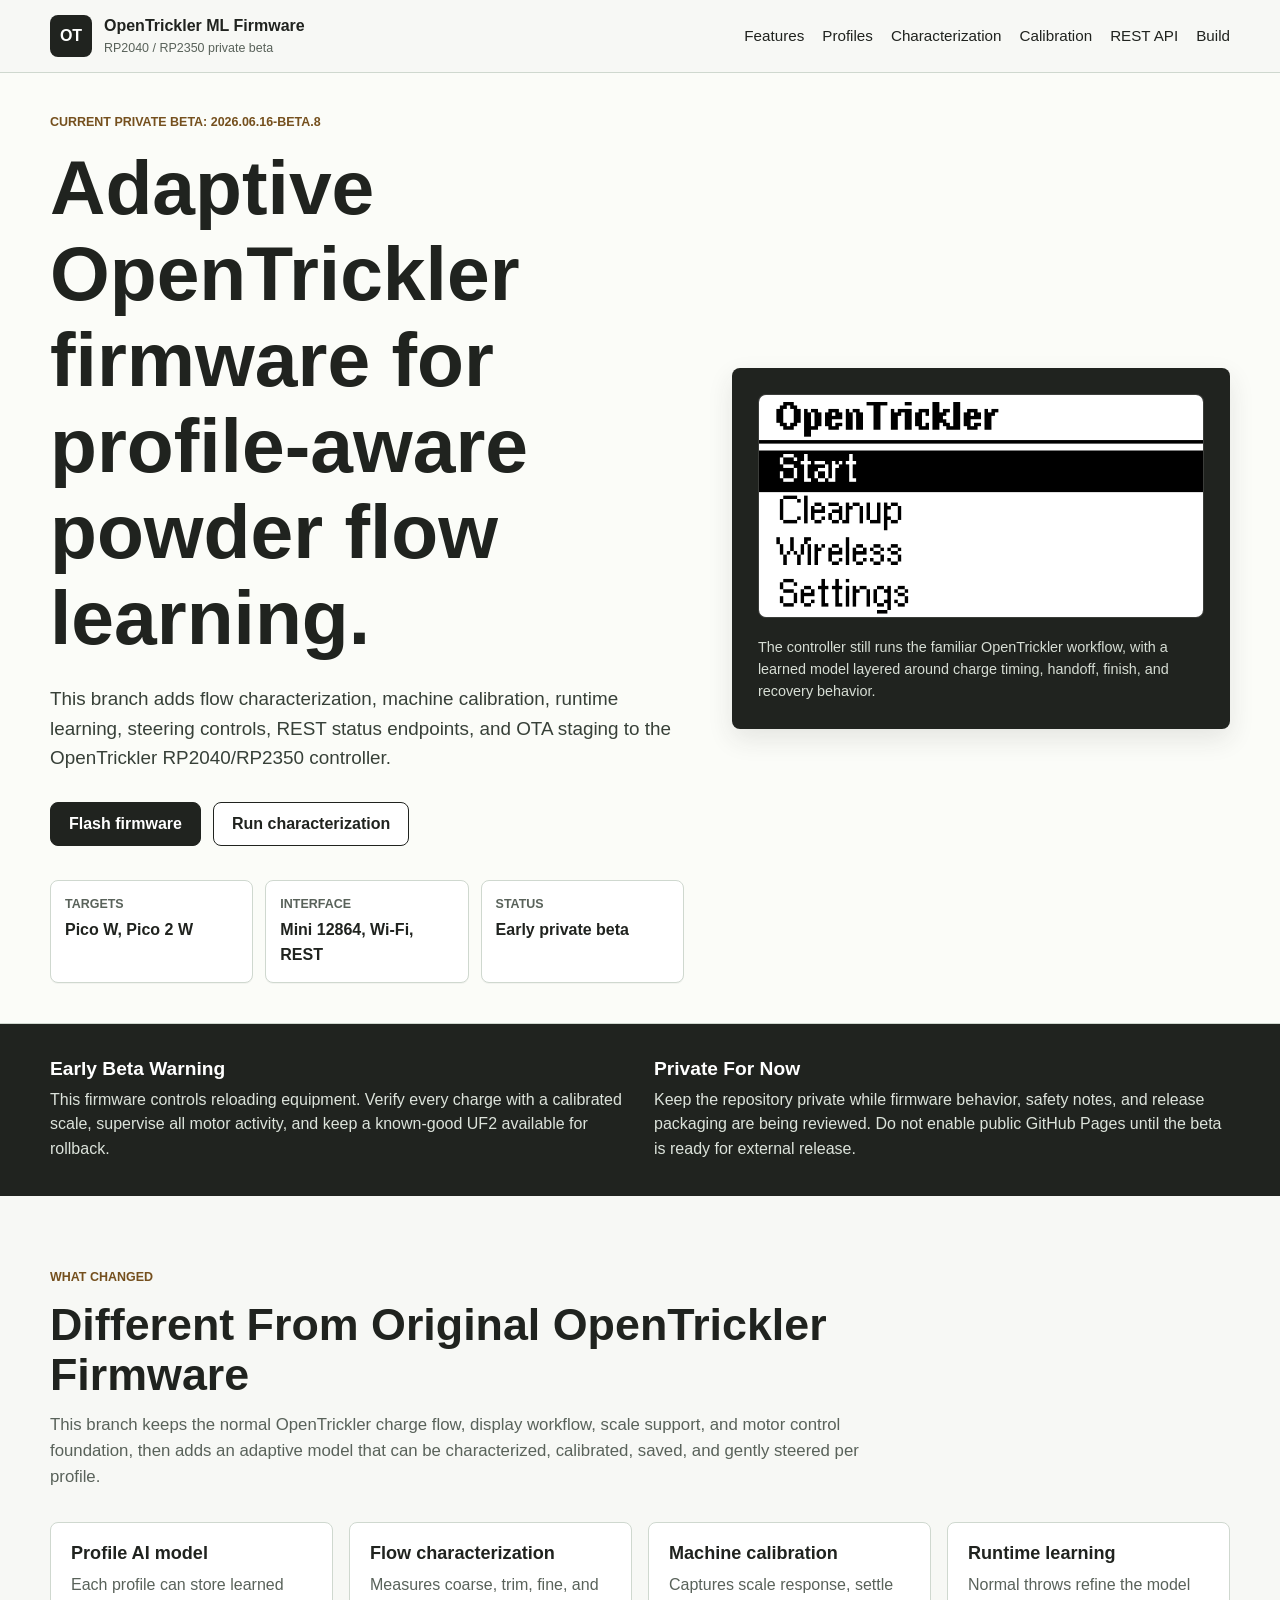
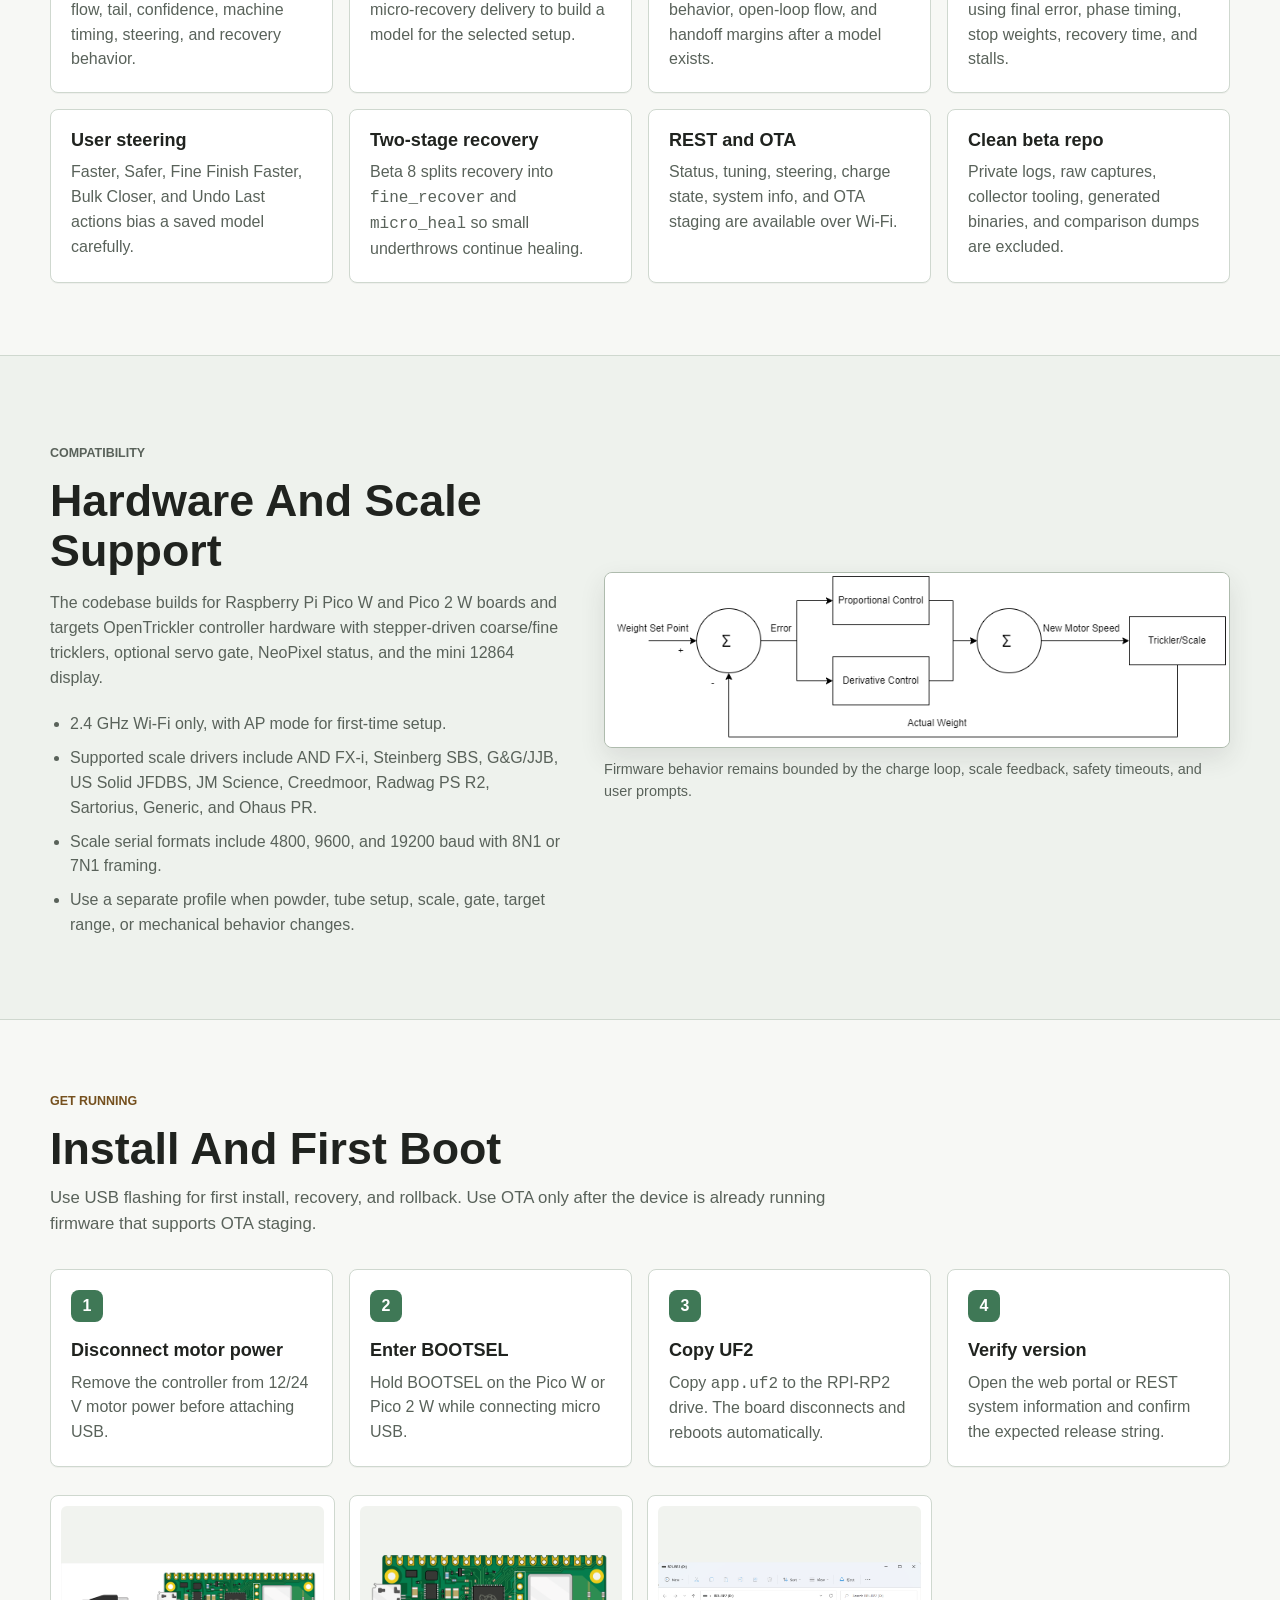
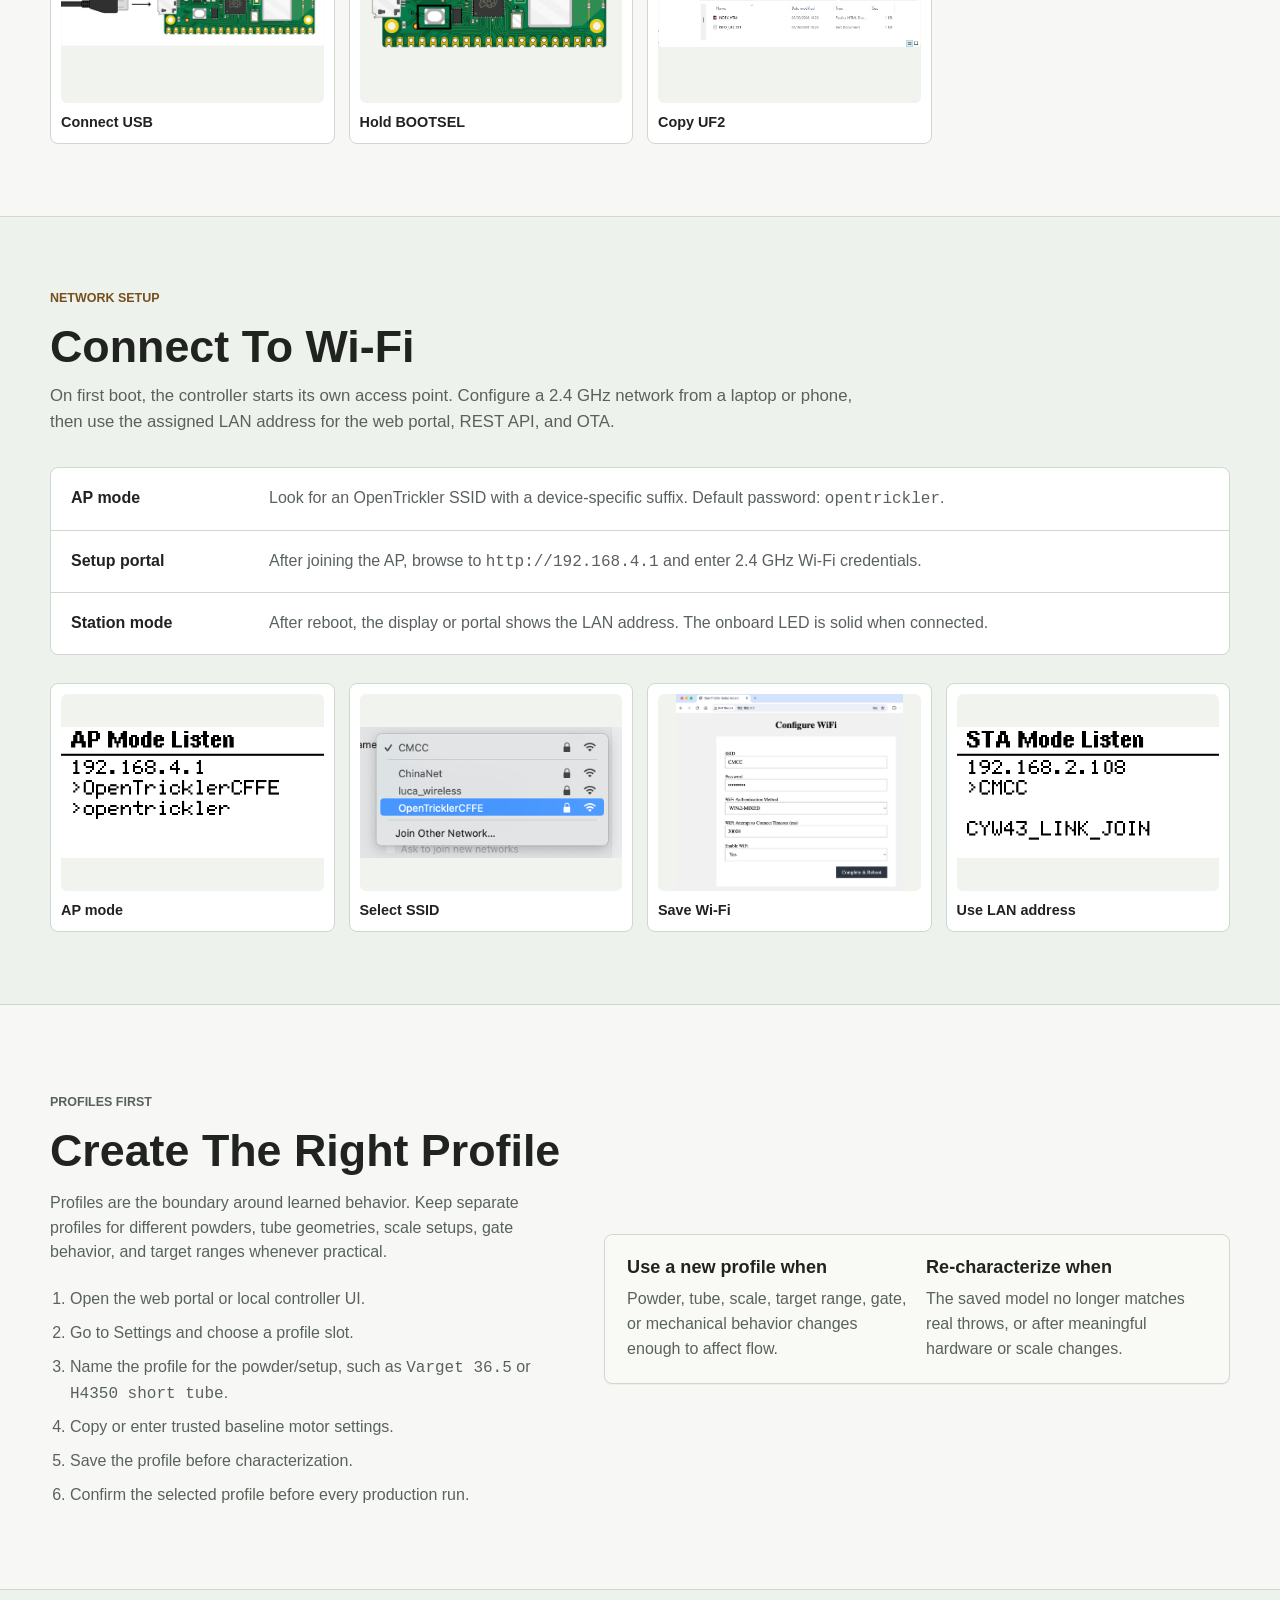
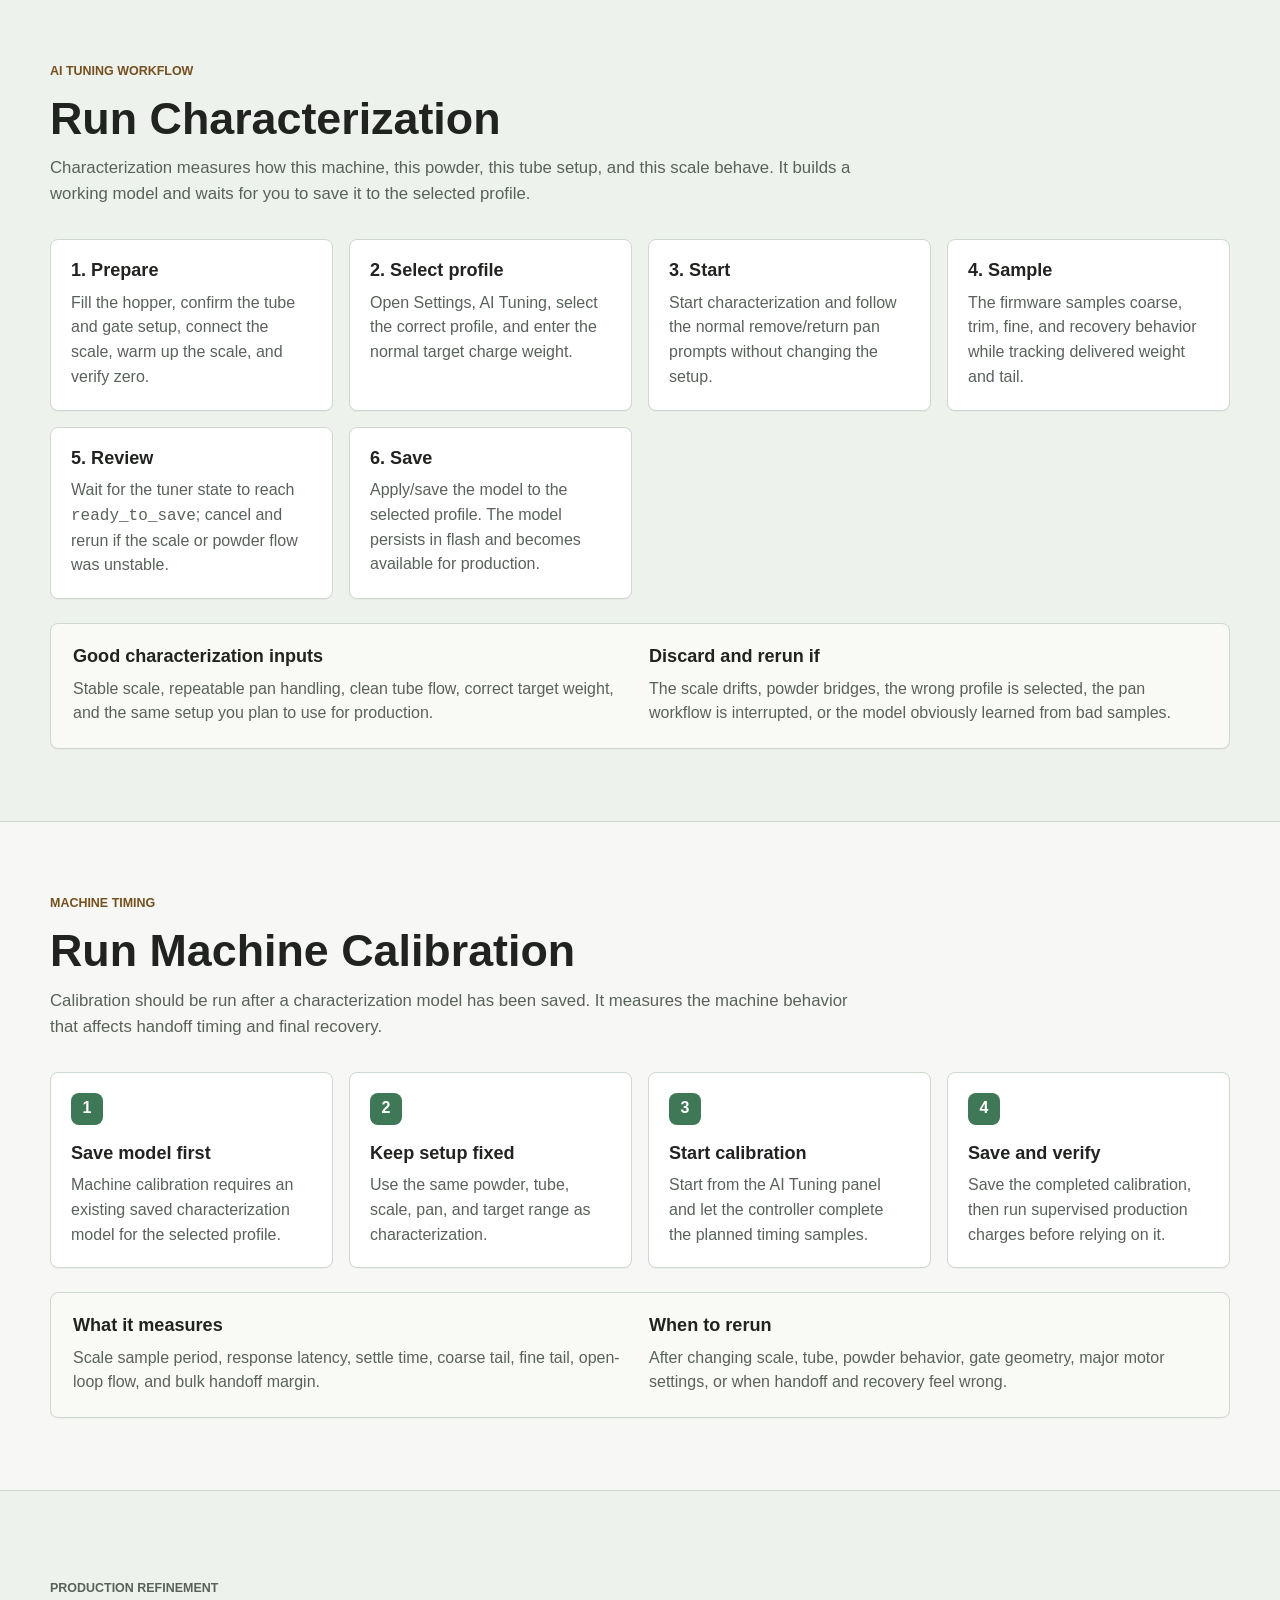
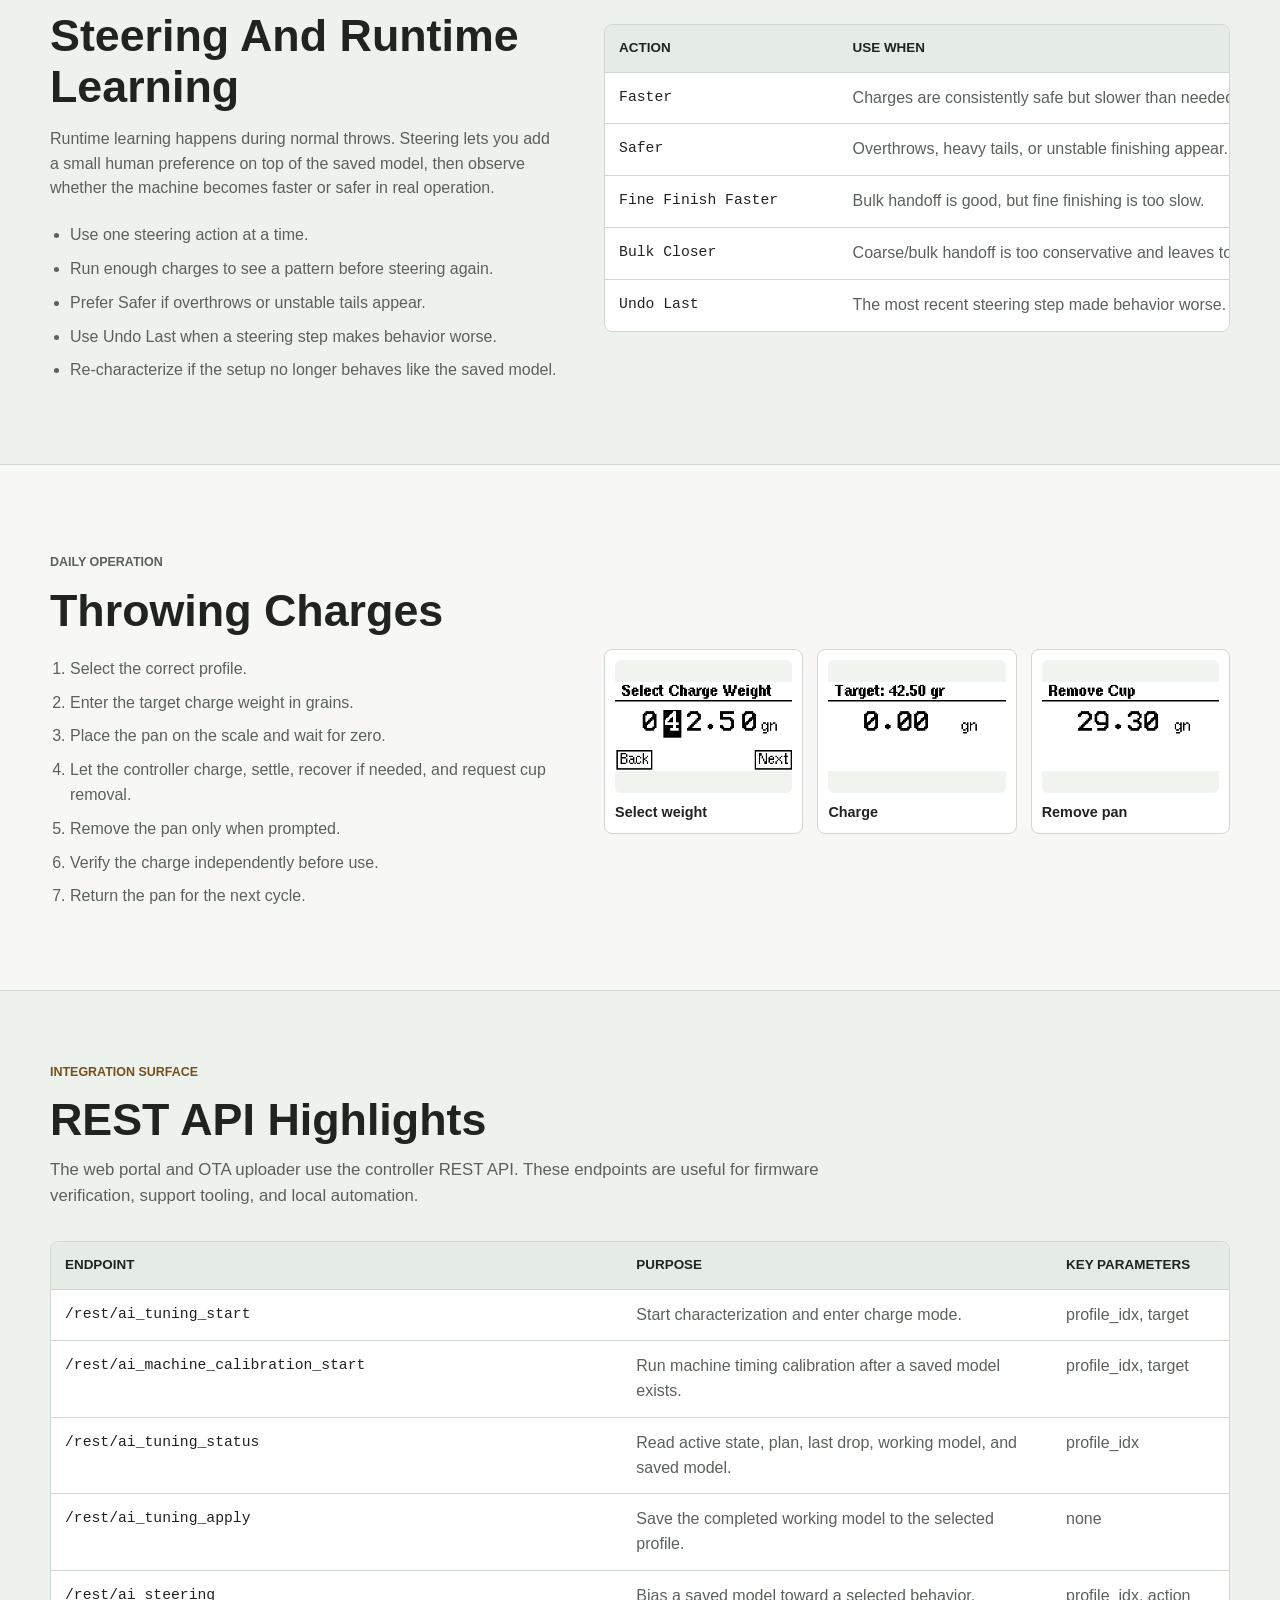
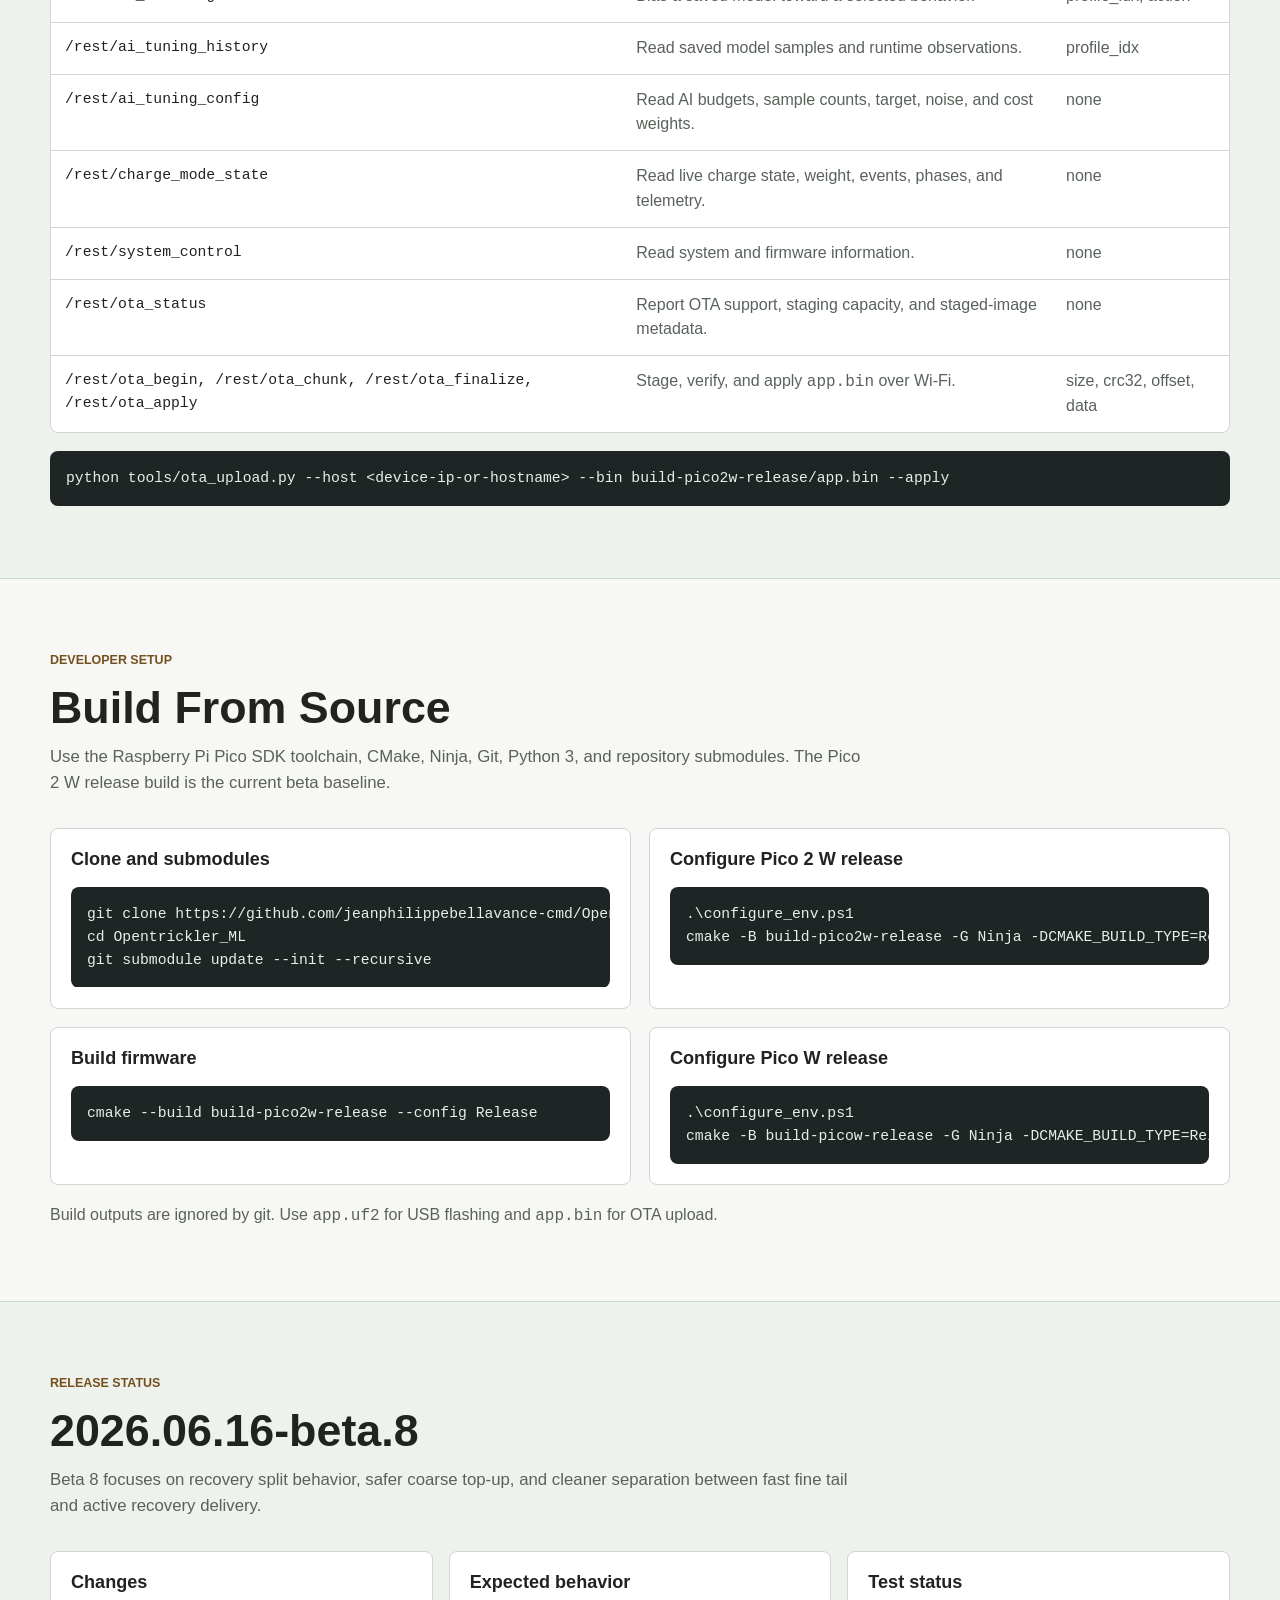
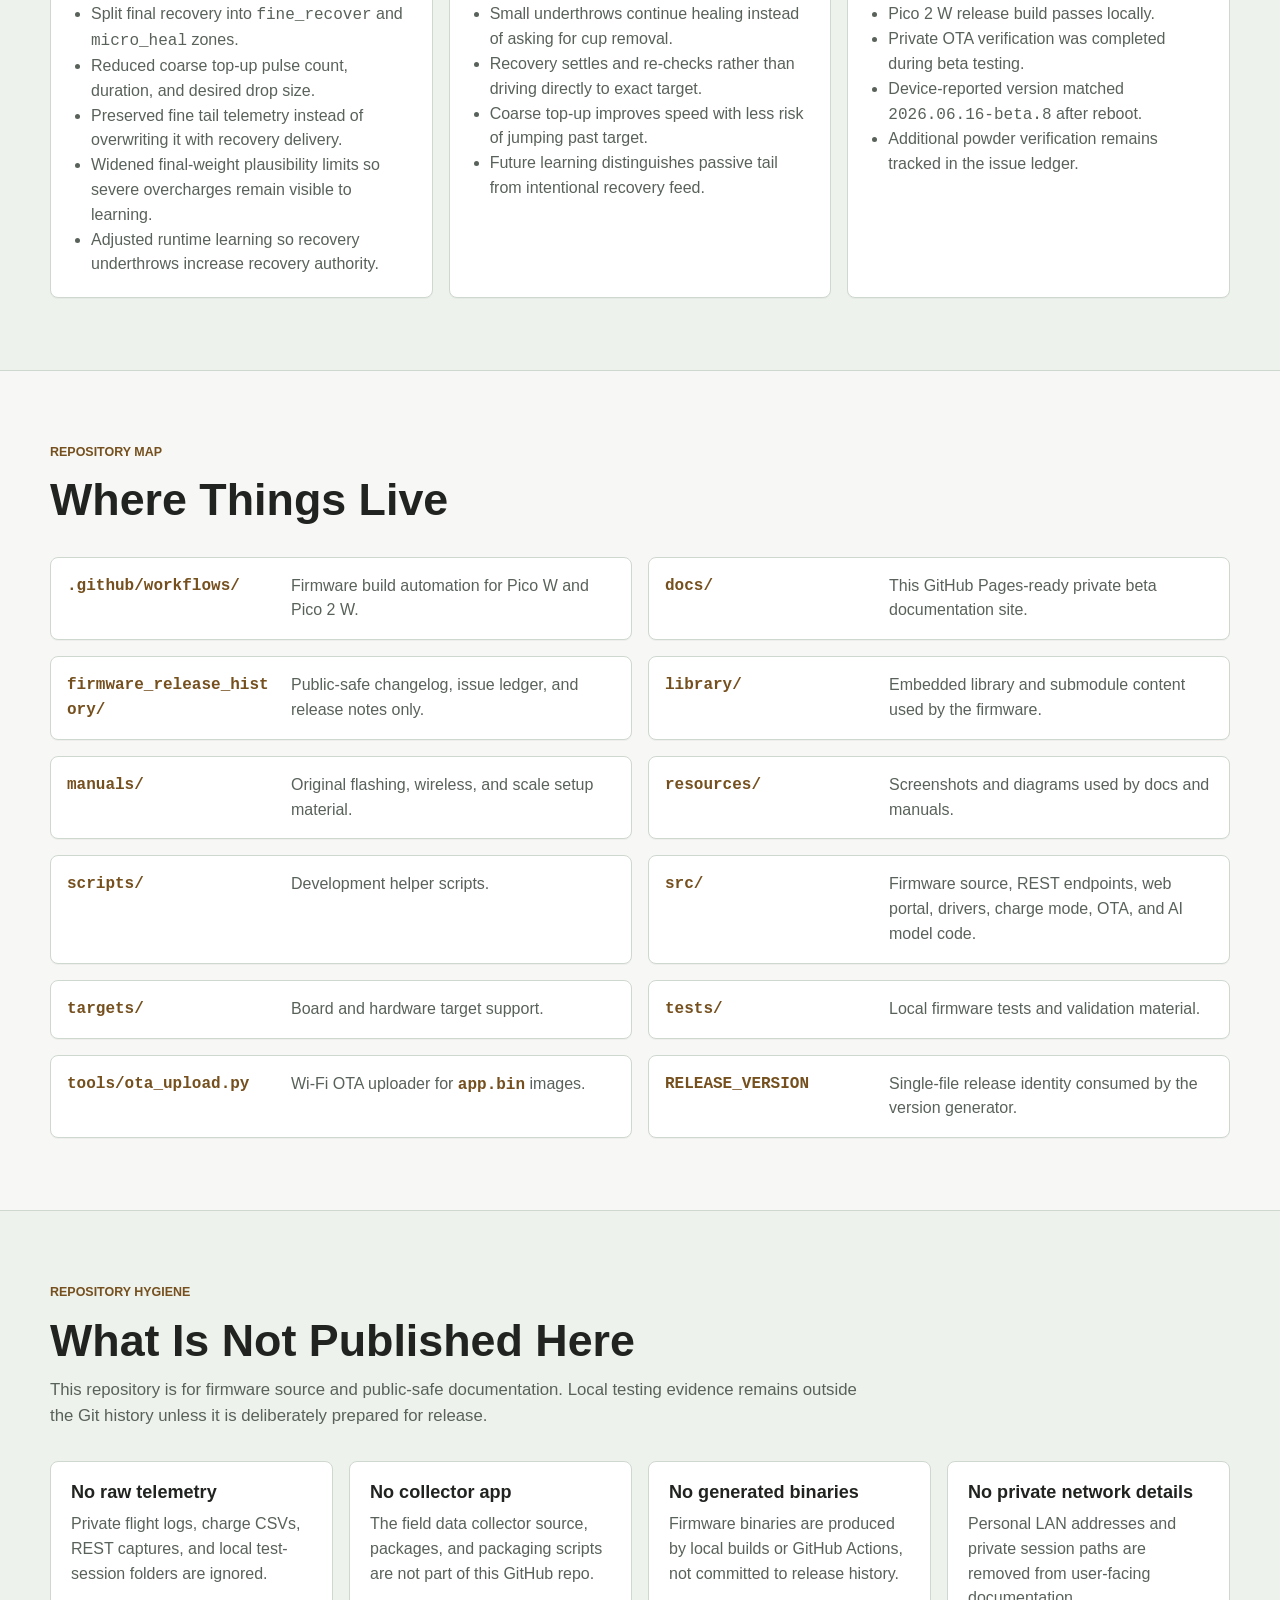
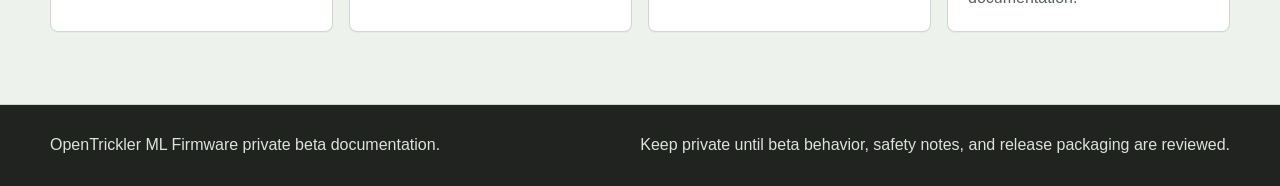
==== docs/index.html @ 763f9d43 "Polish private beta firmware repository" ====
<!doctype html>
<html lang="en">
<head>
  <meta charset="utf-8">
  <meta name="viewport" content="width=device-width, initial-scale=1">
  <title>OpenTrickler ML Firmware</title>
  <meta name="description" content="Private beta documentation for the OpenTrickler RP2040 and RP2350 ML firmware branch.">
  <link rel="stylesheet" href="assets/site.css">
</head>
<body>
  <header class="site-header">
    <nav class="nav-wrap" aria-label="Primary navigation">
      <a class="brand" href="#top" aria-label="OpenTrickler ML Firmware home">
        <span class="brand-mark">OT</span>
        <span>
          <strong>OpenTrickler ML Firmware</strong>
          <small>RP2040 / RP2350 private beta</small>
        </span>
      </a>
      <div class="nav-links">
        <a href="#features">Features</a>
        <a href="#profiles">Profiles</a>
        <a href="#characterization">Characterization</a>
        <a href="#calibration">Calibration</a>
        <a href="#api">REST API</a>
        <a href="#build">Build</a>
      </div>
    </nav>
  </header>

  <main id="top">
    <section class="hero section-band">
      <div class="section-inner hero-grid">
        <div class="hero-copy">
          <p class="eyebrow">Current private beta: 2026.06.16-beta.8</p>
          <h1>Adaptive OpenTrickler firmware for profile-aware powder flow learning.</h1>
          <p class="lede">
            This branch adds flow characterization, machine calibration, runtime learning, steering controls,
            REST status endpoints, and OTA staging to the OpenTrickler RP2040/RP2350 controller.
          </p>
          <div class="hero-actions" aria-label="Page shortcuts">
            <a class="button primary" href="#install">Flash firmware</a>
            <a class="button secondary" href="#characterization">Run characterization</a>
          </div>
          <dl class="hero-stats" aria-label="Firmware summary">
            <div><dt>Targets</dt><dd>Pico W, Pico 2 W</dd></div>
            <div><dt>Interface</dt><dd>Mini 12864, Wi-Fi, REST</dd></div>
            <div><dt>Status</dt><dd>Early private beta</dd></div>
          </dl>
        </div>
        <figure class="device-panel">
          <img src="assets/img/main_menu_screen_mirror.png" alt="OpenTrickler mini 12864 main menu screen">
          <figcaption>
            The controller still runs the familiar OpenTrickler workflow, with a learned model layered around
            charge timing, handoff, finish, and recovery behavior.
          </figcaption>
        </figure>
      </div>
    </section>

    <section class="notice-band">
      <div class="section-inner notice-grid">
        <div>
          <h2>Early Beta Warning</h2>
          <p>
            This firmware controls reloading equipment. Verify every charge with a calibrated scale, supervise
            all motor activity, and keep a known-good UF2 available for rollback.
          </p>
        </div>
        <div>
          <h2>Private For Now</h2>
          <p>
            Keep the repository private while firmware behavior, safety notes, and release packaging are being
            reviewed. Do not enable public GitHub Pages until the beta is ready for external release.
          </p>
        </div>
      </div>
    </section>

    <section id="features" class="section-band">
      <div class="section-inner">
        <div class="section-heading">
          <p class="eyebrow">What changed</p>
          <h2>Different From Original OpenTrickler Firmware</h2>
          <p>
            This branch keeps the normal OpenTrickler charge flow, display workflow, scale support, and motor
            control foundation, then adds an adaptive model that can be characterized, calibrated, saved, and
            gently steered per profile.
          </p>
        </div>
        <div class="feature-grid">
          <article class="feature-card">
            <h3>Profile AI model</h3>
            <p>Each profile can store learned flow, tail, confidence, machine timing, steering, and recovery behavior.</p>
          </article>
          <article class="feature-card">
            <h3>Flow characterization</h3>
            <p>Measures coarse, trim, fine, and micro-recovery delivery to build a model for the selected setup.</p>
          </article>
          <article class="feature-card">
            <h3>Machine calibration</h3>
            <p>Captures scale response, settle behavior, open-loop flow, and handoff margins after a model exists.</p>
          </article>
          <article class="feature-card">
            <h3>Runtime learning</h3>
            <p>Normal throws refine the model using final error, phase timing, stop weights, recovery time, and stalls.</p>
          </article>
          <article class="feature-card">
            <h3>User steering</h3>
            <p>Faster, Safer, Fine Finish Faster, Bulk Closer, and Undo Last actions bias a saved model carefully.</p>
          </article>
          <article class="feature-card">
            <h3>Two-stage recovery</h3>
            <p>Beta 8 splits recovery into <code>fine_recover</code> and <code>micro_heal</code> so small underthrows continue healing.</p>
          </article>
          <article class="feature-card">
            <h3>REST and OTA</h3>
            <p>Status, tuning, steering, charge state, system info, and OTA staging are available over Wi-Fi.</p>
          </article>
          <article class="feature-card">
            <h3>Clean beta repo</h3>
            <p>Private logs, raw captures, collector tooling, generated binaries, and comparison dumps are excluded.</p>
          </article>
        </div>
      </div>
    </section>

    <section id="hardware" class="section-band alt">
      <div class="section-inner two-column">
        <div>
          <p class="eyebrow">Compatibility</p>
          <h2>Hardware And Scale Support</h2>
          <p>
            The codebase builds for Raspberry Pi Pico W and Pico 2 W boards and targets OpenTrickler controller
            hardware with stepper-driven coarse/fine tricklers, optional servo gate, NeoPixel status, and the
            mini 12864 display.
          </p>
          <ul class="check-list">
            <li>2.4 GHz Wi-Fi only, with AP mode for first-time setup.</li>
            <li>Supported scale drivers include AND FX-i, Steinberg SBS, G&amp;G/JJB, US Solid JFDBS, JM Science, Creedmoor, Radwag PS R2, Sartorius, Generic, and Ohaus PR.</li>
            <li>Scale serial formats include 4800, 9600, and 19200 baud with 8N1 or 7N1 framing.</li>
            <li>Use a separate profile when powder, tube setup, scale, gate, target range, or mechanical behavior changes.</li>
          </ul>
        </div>
        <figure class="wide-figure">
          <img src="assets/img/open_trickler_control_flow.png" alt="OpenTrickler firmware control-flow diagram">
          <figcaption>Firmware behavior remains bounded by the charge loop, scale feedback, safety timeouts, and user prompts.</figcaption>
        </figure>
      </div>
    </section>

    <section id="install" class="section-band">
      <div class="section-inner">
        <div class="section-heading">
          <p class="eyebrow">Get running</p>
          <h2>Install And First Boot</h2>
          <p>
            Use USB flashing for first install, recovery, and rollback. Use OTA only after the device is already
            running firmware that supports OTA staging.
          </p>
        </div>
        <div class="step-grid">
          <article class="step-card">
            <span class="step-number">1</span>
            <h3>Disconnect motor power</h3>
            <p>Remove the controller from 12/24 V motor power before attaching USB.</p>
          </article>
          <article class="step-card">
            <span class="step-number">2</span>
            <h3>Enter BOOTSEL</h3>
            <p>Hold BOOTSEL on the Pico W or Pico 2 W while connecting micro USB.</p>
          </article>
          <article class="step-card">
            <span class="step-number">3</span>
            <h3>Copy UF2</h3>
            <p>Copy <code>app.uf2</code> to the RPI-RP2 drive. The board disconnects and reboots automatically.</p>
          </article>
          <article class="step-card">
            <span class="step-number">4</span>
            <h3>Verify version</h3>
            <p>Open the web portal or REST system information and confirm the expected release string.</p>
          </article>
        </div>
        <div class="image-strip" aria-label="Firmware update screenshots">
          <figure>
            <img src="assets/img/firmware/pico-top-plug.png" alt="Micro USB connected to the Pico board">
            <figcaption>Connect USB</figcaption>
          </figure>
          <figure>
            <img src="assets/img/firmware/bootsel.png" alt="BOOTSEL button on the Pico board">
            <figcaption>Hold BOOTSEL</figcaption>
          </figure>
          <figure>
            <img src="assets/img/firmware/file_manager.png" alt="RPI-RP2 file manager drive">
            <figcaption>Copy UF2</figcaption>
          </figure>
        </div>
      </div>
    </section>

    <section id="wifi" class="section-band alt">
      <div class="section-inner">
        <div class="section-heading">
          <p class="eyebrow">Network setup</p>
          <h2>Connect To Wi-Fi</h2>
          <p>
            On first boot, the controller starts its own access point. Configure a 2.4 GHz network from a laptop
            or phone, then use the assigned LAN address for the web portal, REST API, and OTA.
          </p>
        </div>
        <div class="timeline">
          <div class="timeline-row">
            <strong>AP mode</strong>
            <span>Look for an OpenTrickler SSID with a device-specific suffix. Default password: <code>opentrickler</code>.</span>
          </div>
          <div class="timeline-row">
            <strong>Setup portal</strong>
            <span>After joining the AP, browse to <code>http://192.168.4.1</code> and enter 2.4 GHz Wi-Fi credentials.</span>
          </div>
          <div class="timeline-row">
            <strong>Station mode</strong>
            <span>After reboot, the display or portal shows the LAN address. The onboard LED is solid when connected.</span>
          </div>
        </div>
        <div class="image-strip" aria-label="Wireless setup screenshots">
          <figure>
            <img src="assets/img/wireless/ap_mode_view.png" alt="AP mode status screen">
            <figcaption>AP mode</figcaption>
          </figure>
          <figure>
            <img src="assets/img/wireless/look_for_ssid.png" alt="Wi-Fi network list with OpenTrickler SSID">
            <figcaption>Select SSID</figcaption>
          </figure>
          <figure>
            <img src="assets/img/wireless/setup_wizard.png" alt="OpenTrickler wireless setup wizard">
            <figcaption>Save Wi-Fi</figcaption>
          </figure>
          <figure>
            <img src="assets/img/wireless/sta_mode_view.png" alt="Station mode status screen with IP address">
            <figcaption>Use LAN address</figcaption>
          </figure>
        </div>
      </div>
    </section>

    <section id="profiles" class="section-band">
      <div class="section-inner two-column">
        <div>
          <p class="eyebrow">Profiles first</p>
          <h2>Create The Right Profile</h2>
          <p>
            Profiles are the boundary around learned behavior. Keep separate profiles for different powders,
            tube geometries, scale setups, gate behavior, and target ranges whenever practical.
          </p>
          <ol class="ordered-list">
            <li>Open the web portal or local controller UI.</li>
            <li>Go to Settings and choose a profile slot.</li>
            <li>Name the profile for the powder/setup, such as <code>Varget 36.5</code> or <code>H4350 short tube</code>.</li>
            <li>Copy or enter trusted baseline motor settings.</li>
            <li>Save the profile before characterization.</li>
            <li>Confirm the selected profile before every production run.</li>
          </ol>
        </div>
        <div class="data-panel">
          <div>
            <h3>Use a new profile when</h3>
            <p>Powder, tube, scale, target range, gate, or mechanical behavior changes enough to affect flow.</p>
          </div>
          <div>
            <h3>Re-characterize when</h3>
            <p>The saved model no longer matches real throws, or after meaningful hardware or scale changes.</p>
          </div>
        </div>
      </div>
    </section>

    <section id="characterization" class="section-band alt">
      <div class="section-inner">
        <div class="section-heading">
          <p class="eyebrow">AI tuning workflow</p>
          <h2>Run Characterization</h2>
          <p>
            Characterization measures how this machine, this powder, this tube setup, and this scale behave.
            It builds a working model and waits for you to save it to the selected profile.
          </p>
        </div>
        <div class="workflow-grid">
          <article>
            <h3>1. Prepare</h3>
            <p>Fill the hopper, confirm the tube and gate setup, connect the scale, warm up the scale, and verify zero.</p>
          </article>
          <article>
            <h3>2. Select profile</h3>
            <p>Open Settings, AI Tuning, select the correct profile, and enter the normal target charge weight.</p>
          </article>
          <article>
            <h3>3. Start</h3>
            <p>Start characterization and follow the normal remove/return pan prompts without changing the setup.</p>
          </article>
          <article>
            <h3>4. Sample</h3>
            <p>The firmware samples coarse, trim, fine, and recovery behavior while tracking delivered weight and tail.</p>
          </article>
          <article>
            <h3>5. Review</h3>
            <p>Wait for the tuner state to reach <code>ready_to_save</code>; cancel and rerun if the scale or powder flow was unstable.</p>
          </article>
          <article>
            <h3>6. Save</h3>
            <p>Apply/save the model to the selected profile. The model persists in flash and becomes available for production.</p>
          </article>
        </div>
        <div class="data-panel">
          <div>
            <h3>Good characterization inputs</h3>
            <p>Stable scale, repeatable pan handling, clean tube flow, correct target weight, and the same setup you plan to use for production.</p>
          </div>
          <div>
            <h3>Discard and rerun if</h3>
            <p>The scale drifts, powder bridges, the wrong profile is selected, the pan workflow is interrupted, or the model obviously learned from bad samples.</p>
          </div>
        </div>
      </div>
    </section>

    <section id="calibration" class="section-band">
      <div class="section-inner">
        <div class="section-heading">
          <p class="eyebrow">Machine timing</p>
          <h2>Run Machine Calibration</h2>
          <p>
            Calibration should be run after a characterization model has been saved. It measures the machine
            behavior that affects handoff timing and final recovery.
          </p>
        </div>
        <div class="step-grid">
          <article class="step-card">
            <span class="step-number">1</span>
            <h3>Save model first</h3>
            <p>Machine calibration requires an existing saved characterization model for the selected profile.</p>
          </article>
          <article class="step-card">
            <span class="step-number">2</span>
            <h3>Keep setup fixed</h3>
            <p>Use the same powder, tube, scale, pan, and target range as characterization.</p>
          </article>
          <article class="step-card">
            <span class="step-number">3</span>
            <h3>Start calibration</h3>
            <p>Start from the AI Tuning panel and let the controller complete the planned timing samples.</p>
          </article>
          <article class="step-card">
            <span class="step-number">4</span>
            <h3>Save and verify</h3>
            <p>Save the completed calibration, then run supervised production charges before relying on it.</p>
          </article>
        </div>
        <div class="data-panel">
          <div>
            <h3>What it measures</h3>
            <p>Scale sample period, response latency, settle time, coarse tail, fine tail, open-loop flow, and bulk handoff margin.</p>
          </div>
          <div>
            <h3>When to rerun</h3>
            <p>After changing scale, tube, powder behavior, gate geometry, major motor settings, or when handoff and recovery feel wrong.</p>
          </div>
        </div>
      </div>
    </section>

    <section id="steering" class="section-band alt">
      <div class="section-inner two-column">
        <div>
          <p class="eyebrow">Production refinement</p>
          <h2>Steering And Runtime Learning</h2>
          <p>
            Runtime learning happens during normal throws. Steering lets you add a small human preference on top
            of the saved model, then observe whether the machine becomes faster or safer in real operation.
          </p>
          <ul class="check-list">
            <li>Use one steering action at a time.</li>
            <li>Run enough charges to see a pattern before steering again.</li>
            <li>Prefer Safer if overthrows or unstable tails appear.</li>
            <li>Use Undo Last when a steering step makes behavior worse.</li>
            <li>Re-characterize if the setup no longer behaves like the saved model.</li>
          </ul>
        </div>
        <div class="table-wrap">
          <table>
            <thead>
              <tr>
                <th>Action</th>
                <th>Use when</th>
              </tr>
            </thead>
            <tbody>
              <tr><td>Faster</td><td>Charges are consistently safe but slower than needed.</td></tr>
              <tr><td>Safer</td><td>Overthrows, heavy tails, or unstable finishing appear.</td></tr>
              <tr><td>Fine Finish Faster</td><td>Bulk handoff is good, but fine finishing is too slow.</td></tr>
              <tr><td>Bulk Closer</td><td>Coarse/bulk handoff is too conservative and leaves too much for fine.</td></tr>
              <tr><td>Undo Last</td><td>The most recent steering step made behavior worse.</td></tr>
            </tbody>
          </table>
        </div>
      </div>
    </section>

    <section id="usage" class="section-band">
      <div class="section-inner two-column">
        <div>
          <p class="eyebrow">Daily operation</p>
          <h2>Throwing Charges</h2>
          <ol class="ordered-list">
            <li>Select the correct profile.</li>
            <li>Enter the target charge weight in grains.</li>
            <li>Place the pan on the scale and wait for zero.</li>
            <li>Let the controller charge, settle, recover if needed, and request cup removal.</li>
            <li>Remove the pan only when prompted.</li>
            <li>Verify the charge independently before use.</li>
            <li>Return the pan for the next cycle.</li>
          </ol>
        </div>
        <div class="image-strip compact" aria-label="Charge workflow screenshots">
          <figure>
            <img src="assets/img/select_weight_screen_mirror.png" alt="Target charge weight screen">
            <figcaption>Select weight</figcaption>
          </figure>
          <figure>
            <img src="assets/img/wait_for_charge_screen_mirror.png" alt="Wait for charge screen">
            <figcaption>Charge</figcaption>
          </figure>
          <figure>
            <img src="assets/img/wait_for_cup_removal.png" alt="Wait for cup removal screen">
            <figcaption>Remove pan</figcaption>
          </figure>
        </div>
      </div>
    </section>

    <section id="api" class="section-band alt">
      <div class="section-inner">
        <div class="section-heading">
          <p class="eyebrow">Integration surface</p>
          <h2>REST API Highlights</h2>
          <p>
            The web portal and OTA uploader use the controller REST API. These endpoints are useful for firmware
            verification, support tooling, and local automation.
          </p>
        </div>
        <div class="table-wrap">
          <table>
            <thead>
              <tr>
                <th>Endpoint</th>
                <th>Purpose</th>
                <th>Key parameters</th>
              </tr>
            </thead>
            <tbody>
              <tr><td>/rest/ai_tuning_start</td><td>Start characterization and enter charge mode.</td><td>profile_idx, target</td></tr>
              <tr><td>/rest/ai_machine_calibration_start</td><td>Run machine timing calibration after a saved model exists.</td><td>profile_idx, target</td></tr>
              <tr><td>/rest/ai_tuning_status</td><td>Read active state, plan, last drop, working model, and saved model.</td><td>profile_idx</td></tr>
              <tr><td>/rest/ai_tuning_apply</td><td>Save the completed working model to the selected profile.</td><td>none</td></tr>
              <tr><td>/rest/ai_steering</td><td>Bias a saved model toward a selected behavior.</td><td>profile_idx, action</td></tr>
              <tr><td>/rest/ai_tuning_history</td><td>Read saved model samples and runtime observations.</td><td>profile_idx</td></tr>
              <tr><td>/rest/ai_tuning_config</td><td>Read AI budgets, sample counts, target, noise, and cost weights.</td><td>none</td></tr>
              <tr><td>/rest/charge_mode_state</td><td>Read live charge state, weight, events, phases, and telemetry.</td><td>none</td></tr>
              <tr><td>/rest/system_control</td><td>Read system and firmware information.</td><td>none</td></tr>
              <tr><td>/rest/ota_status</td><td>Report OTA support, staging capacity, and staged-image metadata.</td><td>none</td></tr>
              <tr><td>/rest/ota_begin, /rest/ota_chunk, /rest/ota_finalize, /rest/ota_apply</td><td>Stage, verify, and apply <code>app.bin</code> over Wi-Fi.</td><td>size, crc32, offset, data</td></tr>
            </tbody>
          </table>
        </div>
        <pre class="code-block"><code>python tools/ota_upload.py --host &lt;device-ip-or-hostname&gt; --bin build-pico2w-release/app.bin --apply</code></pre>
      </div>
    </section>

    <section id="build" class="section-band">
      <div class="section-inner">
        <div class="section-heading">
          <p class="eyebrow">Developer setup</p>
          <h2>Build From Source</h2>
          <p>
            Use the Raspberry Pi Pico SDK toolchain, CMake, Ninja, Git, Python 3, and repository submodules.
            The Pico 2 W release build is the current beta baseline.
          </p>
        </div>
        <div class="command-grid">
          <div>
            <h3>Clone and submodules</h3>
            <pre><code>git clone https://github.com/jeanphilippebellavance-cmd/Opentrickler_ML.git
cd Opentrickler_ML
git submodule update --init --recursive</code></pre>
          </div>
          <div>
            <h3>Configure Pico 2 W release</h3>
            <pre><code>.\configure_env.ps1
cmake -B build-pico2w-release -G Ninja -DCMAKE_BUILD_TYPE=Release -DPICO_BOARD=pico2_w</code></pre>
          </div>
          <div>
            <h3>Build firmware</h3>
            <pre><code>cmake --build build-pico2w-release --config Release</code></pre>
          </div>
          <div>
            <h3>Configure Pico W release</h3>
            <pre><code>.\configure_env.ps1
cmake -B build-picow-release -G Ninja -DCMAKE_BUILD_TYPE=Release -DPICO_BOARD=pico_w</code></pre>
          </div>
        </div>
        <p class="small-note">
          Build outputs are ignored by git. Use <code>app.uf2</code> for USB flashing and <code>app.bin</code> for OTA upload.
        </p>
      </div>
    </section>

    <section id="release" class="section-band alt">
      <div class="section-inner">
        <div class="section-heading">
          <p class="eyebrow">Release status</p>
          <h2>2026.06.16-beta.8</h2>
          <p>
            Beta 8 focuses on recovery split behavior, safer coarse top-up, and cleaner separation between fast
            fine tail and active recovery delivery.
          </p>
        </div>
        <div class="release-grid">
          <article>
            <h3>Changes</h3>
            <ul>
              <li>Split final recovery into <code>fine_recover</code> and <code>micro_heal</code> zones.</li>
              <li>Reduced coarse top-up pulse count, duration, and desired drop size.</li>
              <li>Preserved fine tail telemetry instead of overwriting it with recovery delivery.</li>
              <li>Widened final-weight plausibility limits so severe overcharges remain visible to learning.</li>
              <li>Adjusted runtime learning so recovery underthrows increase recovery authority.</li>
            </ul>
          </article>
          <article>
            <h3>Expected behavior</h3>
            <ul>
              <li>Small underthrows continue healing instead of asking for cup removal.</li>
              <li>Recovery settles and re-checks rather than driving directly to exact target.</li>
              <li>Coarse top-up improves speed with less risk of jumping past target.</li>
              <li>Future learning distinguishes passive tail from intentional recovery feed.</li>
            </ul>
          </article>
          <article>
            <h3>Test status</h3>
            <ul>
              <li>Pico 2 W release build passes locally.</li>
              <li>Private OTA verification was completed during beta testing.</li>
              <li>Device-reported version matched <code>2026.06.16-beta.8</code> after reboot.</li>
              <li>Additional powder verification remains tracked in the issue ledger.</li>
            </ul>
          </article>
        </div>
      </div>
    </section>

    <section id="repo" class="section-band">
      <div class="section-inner">
        <div class="section-heading">
          <p class="eyebrow">Repository map</p>
          <h2>Where Things Live</h2>
        </div>
        <div class="repo-grid">
          <div><code>.github/workflows/</code><span>Firmware build automation for Pico W and Pico 2 W.</span></div>
          <div><code>docs/</code><span>This GitHub Pages-ready private beta documentation site.</span></div>
          <div><code>firmware_release_history/</code><span>Public-safe changelog, issue ledger, and release notes only.</span></div>
          <div><code>library/</code><span>Embedded library and submodule content used by the firmware.</span></div>
          <div><code>manuals/</code><span>Original flashing, wireless, and scale setup material.</span></div>
          <div><code>resources/</code><span>Screenshots and diagrams used by docs and manuals.</span></div>
          <div><code>scripts/</code><span>Development helper scripts.</span></div>
          <div><code>src/</code><span>Firmware source, REST endpoints, web portal, drivers, charge mode, OTA, and AI model code.</span></div>
          <div><code>targets/</code><span>Board and hardware target support.</span></div>
          <div><code>tests/</code><span>Local firmware tests and validation material.</span></div>
          <div><code>tools/ota_upload.py</code><span>Wi-Fi OTA uploader for <code>app.bin</code> images.</span></div>
          <div><code>RELEASE_VERSION</code><span>Single-file release identity consumed by the version generator.</span></div>
        </div>
      </div>
    </section>

    <section id="excluded" class="section-band alt">
      <div class="section-inner">
        <div class="section-heading">
          <p class="eyebrow">Repository hygiene</p>
          <h2>What Is Not Published Here</h2>
          <p>
            This repository is for firmware source and public-safe documentation. Local testing evidence remains
            outside the Git history unless it is deliberately prepared for release.
          </p>
        </div>
        <div class="feature-grid">
          <article class="feature-card">
            <h3>No raw telemetry</h3>
            <p>Private flight logs, charge CSVs, REST captures, and local test-session folders are ignored.</p>
          </article>
          <article class="feature-card">
            <h3>No collector app</h3>
            <p>The field data collector source, packages, and packaging scripts are not part of this GitHub repo.</p>
          </article>
          <article class="feature-card">
            <h3>No generated binaries</h3>
            <p>Firmware binaries are produced by local builds or GitHub Actions, not committed to release history.</p>
          </article>
          <article class="feature-card">
            <h3>No private network details</h3>
            <p>Personal LAN addresses and private session paths are removed from user-facing documentation.</p>
          </article>
        </div>
      </div>
    </section>
  </main>

  <footer class="site-footer">
    <div class="section-inner footer-grid">
      <p>OpenTrickler ML Firmware private beta documentation.</p>
      <p>Keep private until beta behavior, safety notes, and release packaging are reviewed.</p>
    </div>
  </footer>
</body>
</html>
---- docs/assets/site.css ----
:root {
  --bg: #f7f8f5;
  --panel: #ffffff;
  --panel-soft: #edf3ee;
  --ink: #20231f;
  --muted: #59625a;
  --line: #cfd8cf;
  --line-strong: #aebbad;
  --amber: #b47a28;
  --amber-dark: #75501e;
  --blue: #35627d;
  --green: #3f7856;
  --red: #9c3f32;
  --shadow: 0 10px 26px rgba(42, 48, 42, 0.11);
  --radius: 8px;
}

* {
  box-sizing: border-box;
}

html {
  scroll-behavior: smooth;
}

body {
  margin: 0;
  background: var(--bg);
  color: var(--ink);
  font-family: "Segoe UI", Roboto, Arial, sans-serif;
  line-height: 1.55;
}

a {
  color: var(--blue);
  text-decoration: none;
}

a:hover {
  text-decoration: underline;
}

img {
  display: block;
  max-width: 100%;
}

.site-header {
  position: sticky;
  top: 0;
  z-index: 20;
  background: rgba(247, 248, 245, 0.94);
  border-bottom: 1px solid var(--line);
  backdrop-filter: blur(12px);
}

.nav-wrap {
  width: min(1180px, calc(100% - 32px));
  margin: 0 auto;
  min-height: 72px;
  display: flex;
  align-items: center;
  justify-content: space-between;
  gap: 24px;
}

.brand {
  color: var(--ink);
  display: inline-flex;
  align-items: center;
  gap: 12px;
}

.brand:hover {
  text-decoration: none;
}

.brand-mark {
  width: 42px;
  height: 42px;
  display: grid;
  place-items: center;
  border-radius: 8px;
  background: var(--ink);
  color: #ffffff;
  font-weight: 800;
}

.brand small {
  display: block;
  color: var(--muted);
  font-size: 0.78rem;
}

.nav-links {
  display: flex;
  flex-wrap: wrap;
  justify-content: flex-end;
  gap: 8px 18px;
  font-size: 0.95rem;
}

.nav-links a {
  color: var(--ink);
}

.section-band {
  border-bottom: 1px solid var(--line);
  background: var(--bg);
}

.section-band.alt {
  background: #eef2ed;
}

.section-inner {
  width: min(1180px, calc(100% - 32px));
  margin: 0 auto;
  padding: 72px 0;
}

.hero {
  background: #fbfcf8;
}

.hero-grid {
  min-height: 620px;
  display: grid;
  grid-template-columns: minmax(0, 1.12fr) minmax(280px, 0.88fr);
  gap: 48px;
  align-items: center;
  padding-top: 40px;
  padding-bottom: 40px;
}

.eyebrow {
  margin: 0 0 12px;
  color: var(--amber-dark);
  font-weight: 800;
  letter-spacing: 0;
  text-transform: uppercase;
  font-size: 0.78rem;
}

h1,
h2,
h3 {
  margin: 0;
  line-height: 1.12;
}

h1 {
  max-width: 850px;
  font-size: 4.8rem;
  font-weight: 850;
}

h2 {
  font-size: 2.8rem;
}

h3 {
  font-size: 1.13rem;
}

p {
  margin: 0;
}

.lede {
  max-width: 720px;
  margin-top: 24px;
  color: #374038;
  font-size: 1.18rem;
}

.hero-actions {
  display: flex;
  flex-wrap: wrap;
  gap: 12px;
  margin-top: 30px;
}

.button {
  display: inline-flex;
  align-items: center;
  justify-content: center;
  min-height: 44px;
  padding: 0 18px;
  border-radius: 8px;
  border: 1px solid var(--ink);
  font-weight: 750;
}

.button:hover {
  text-decoration: none;
}

.button.primary {
  background: var(--ink);
  color: #ffffff;
}

.button.secondary {
  background: #ffffff;
  color: var(--ink);
}

.hero-stats {
  display: grid;
  grid-template-columns: repeat(3, minmax(0, 1fr));
  gap: 12px;
  margin: 34px 0 0;
}

.hero-stats div,
.feature-card,
.step-card,
.workflow-grid article,
.release-grid article,
.command-panel,
.data-panel,
.repo-grid div {
  min-width: 0;
  border: 1px solid var(--line);
  border-radius: var(--radius);
  background: var(--panel);
  box-shadow: 0 1px 0 rgba(32, 35, 31, 0.04);
}

.hero-stats div {
  padding: 14px;
}

.hero-stats dt {
  color: var(--muted);
  font-size: 0.78rem;
  font-weight: 700;
  text-transform: uppercase;
}

.hero-stats dd {
  margin: 4px 0 0;
  font-weight: 800;
}

.device-panel {
  margin: 0;
  padding: 26px;
  border-radius: 8px;
  background: #20231f;
  color: #eef2ed;
  box-shadow: var(--shadow);
}

.device-panel img {
  width: 100%;
  image-rendering: auto;
  border-radius: 8px;
  background: #10120f;
  border: 1px solid rgba(255, 255, 255, 0.18);
}

figcaption {
  color: var(--muted);
  font-size: 0.9rem;
}

.device-panel figcaption {
  color: #d6ddd4;
  margin-top: 18px;
}

.notice-band {
  background: #20231f;
  color: #ffffff;
}

.notice-grid {
  display: grid;
  grid-template-columns: repeat(2, minmax(0, 1fr));
  gap: 28px;
  padding: 34px 0;
}

.notice-grid h2 {
  color: #ffffff;
  font-size: 1.2rem;
  margin-bottom: 8px;
}

.notice-grid p {
  color: #dce3db;
}

.section-heading {
  max-width: 820px;
  margin-bottom: 32px;
}

.section-heading p:not(.eyebrow) {
  margin-top: 12px;
  color: var(--muted);
  font-size: 1.05rem;
}

.feature-grid,
.workflow-grid,
.release-grid,
.repo-grid {
  display: grid;
  grid-template-columns: repeat(4, minmax(0, 1fr));
  gap: 16px;
}

.feature-card,
.workflow-grid article,
.release-grid article {
  padding: 20px;
}

.feature-card h3,
.workflow-grid h3,
.release-grid h3,
.command-panel h3 {
  margin-bottom: 10px;
}

.feature-card p,
.workflow-grid p,
.release-grid li,
.check-list li,
.ordered-list li {
  color: var(--muted);
}

.two-column {
  display: grid;
  grid-template-columns: minmax(0, 0.9fr) minmax(320px, 1.1fr);
  gap: 42px;
  align-items: center;
}

.two-column > *,
.command-grid > * {
  min-width: 0;
}

.two-column p {
  color: var(--muted);
  margin-top: 16px;
}

.check-list,
.ordered-list {
  padding-left: 20px;
  margin: 22px 0 0;
}

.check-list li,
.ordered-list li {
  margin: 9px 0;
}

.wide-figure {
  margin: 0;
}

.wide-figure img {
  border: 1px solid var(--line-strong);
  border-radius: 8px;
  background: var(--panel);
  box-shadow: var(--shadow);
}

.wide-figure figcaption {
  margin-top: 10px;
}

.step-grid {
  display: grid;
  grid-template-columns: repeat(4, minmax(0, 1fr));
  gap: 16px;
}

.step-card {
  padding: 20px;
  min-height: 180px;
}

.step-number {
  width: 32px;
  height: 32px;
  display: grid;
  place-items: center;
  margin-bottom: 18px;
  border-radius: 8px;
  background: var(--green);
  color: #ffffff;
  font-weight: 800;
}

.step-card p {
  color: var(--muted);
  margin-top: 10px;
}

.image-strip {
  display: grid;
  grid-template-columns: repeat(4, minmax(0, 1fr));
  gap: 14px;
  margin-top: 28px;
}

.image-strip.compact {
  grid-template-columns: repeat(3, minmax(0, 1fr));
}

.image-strip figure {
  margin: 0;
  padding: 10px;
  border-radius: 8px;
  background: var(--panel);
  border: 1px solid var(--line);
}

.image-strip img {
  width: 100%;
  aspect-ratio: 4 / 3;
  object-fit: contain;
  border-radius: 6px;
  background: #f1f3ef;
}

.image-strip figcaption {
  margin-top: 8px;
  color: var(--ink);
  font-weight: 700;
}

.timeline {
  border: 1px solid var(--line);
  border-radius: 8px;
  background: var(--panel);
}

.timeline-row {
  display: grid;
  grid-template-columns: 180px 1fr;
  gap: 18px;
  padding: 18px 20px;
  border-bottom: 1px solid var(--line);
}

.timeline-row:last-child {
  border-bottom: 0;
}

.timeline-row span {
  color: var(--muted);
}

.data-panel {
  display: grid;
  grid-template-columns: repeat(2, minmax(0, 1fr));
  gap: 18px;
  margin-top: 24px;
  padding: 22px;
  background: #f9faf6;
}

.data-panel p {
  color: var(--muted);
  margin-top: 10px;
}

.table-wrap {
  overflow-x: auto;
  border: 1px solid var(--line);
  border-radius: 8px;
  background: var(--panel);
}

table {
  width: 100%;
  border-collapse: collapse;
  min-width: 880px;
}

th,
td {
  padding: 13px 14px;
  text-align: left;
  border-bottom: 1px solid var(--line);
  vertical-align: top;
}

th {
  background: #e5ece5;
  font-size: 0.84rem;
  text-transform: uppercase;
  letter-spacing: 0;
}

td {
  color: var(--muted);
}

td:first-child {
  color: var(--ink);
  font-family: Consolas, "Courier New", monospace;
  font-size: 0.92rem;
}

tr:last-child td {
  border-bottom: 0;
}

.code-block,
.command-grid pre,
.command-panel pre {
  max-width: 100%;
  overflow-x: auto;
  margin: 18px 0 0;
  padding: 16px;
  border-radius: 8px;
  background: #1f2524;
  color: #e8efe8;
  font-family: Consolas, "Courier New", monospace;
  font-size: 0.92rem;
}

.command-grid {
  display: grid;
  grid-template-columns: repeat(2, minmax(0, 1fr));
  gap: 18px;
}

.command-grid > div {
  border: 1px solid var(--line);
  border-radius: 8px;
  padding: 20px;
  background: var(--panel);
}

.small-note {
  margin-top: 18px;
  color: var(--muted);
}

.release-grid {
  grid-template-columns: repeat(3, minmax(0, 1fr));
}

.release-grid ul {
  margin: 0;
  padding-left: 20px;
}

.repo-grid {
  grid-template-columns: repeat(2, minmax(0, 1fr));
}

.repo-grid div {
  display: grid;
  grid-template-columns: 210px 1fr;
  gap: 14px;
  padding: 16px;
  align-items: start;
}

code {
  font-family: Consolas, "Courier New", monospace;
}

.repo-grid code {
  color: var(--amber-dark);
  font-weight: 800;
  overflow-wrap: anywhere;
}

.repo-grid span {
  color: var(--muted);
}

.site-footer {
  background: var(--ink);
  color: #e8efe8;
}

.footer-grid {
  display: flex;
  justify-content: space-between;
  gap: 24px;
  padding: 28px 0;
  color: #dce3db;
}

@media (max-width: 1020px) {
  .hero-grid,
  .two-column,
  .notice-grid,
  .data-panel {
    grid-template-columns: 1fr;
  }

  .feature-grid,
  .step-grid,
  .workflow-grid {
    grid-template-columns: repeat(2, minmax(0, 1fr));
  }

  .release-grid,
  .command-grid,
  .repo-grid {
    grid-template-columns: 1fr;
  }

  .nav-wrap {
    align-items: flex-start;
    flex-direction: column;
    padding: 14px 0;
  }

  .nav-links {
    justify-content: flex-start;
  }

  .hero-grid {
    min-height: 0;
  }

  h1 {
    font-size: 3.5rem;
  }

  h2 {
    font-size: 2.35rem;
  }
}

@media (max-width: 720px) {
  .site-header {
    position: static;
  }

  .nav-wrap {
    gap: 10px;
    min-height: 0;
  }

  .brand-mark {
    width: 36px;
    height: 36px;
  }

  .nav-links {
    gap: 6px 12px;
    font-size: 0.85rem;
  }

  .section-inner {
    width: min(100% - 22px, 1180px);
    padding: 48px 0;
  }

  .hero-grid {
    gap: 20px;
    padding-top: 16px;
    padding-bottom: 16px;
  }

  .lede {
    margin-top: 16px;
    font-size: 1rem;
  }

  .hero-actions {
    margin-top: 14px;
  }

  .button {
    min-height: 40px;
    padding: 0 14px;
  }

  .feature-grid,
  .step-grid,
  .workflow-grid,
  .release-grid,
  .image-strip,
  .image-strip.compact {
    grid-template-columns: 1fr;
  }

  .hero-stats {
    grid-template-columns: repeat(3, minmax(0, 1fr));
    gap: 8px;
    margin-top: 14px;
  }

  .hero-stats div {
    padding: 8px;
  }

  .hero-stats dt {
    font-size: 0.66rem;
  }

  .hero-stats dd {
    font-size: 0.78rem;
  }

  .timeline-row,
  .repo-grid div {
    grid-template-columns: 1fr;
  }

  .device-panel {
    padding: 10px;
  }

  .device-panel img {
    max-height: 118px;
    object-fit: contain;
  }

  .device-panel figcaption {
    display: none;
  }

  h1 {
    font-size: 1.95rem;
  }

  h2 {
    font-size: 2rem;
  }

  .footer-grid {
    flex-direction: column;
  }
}
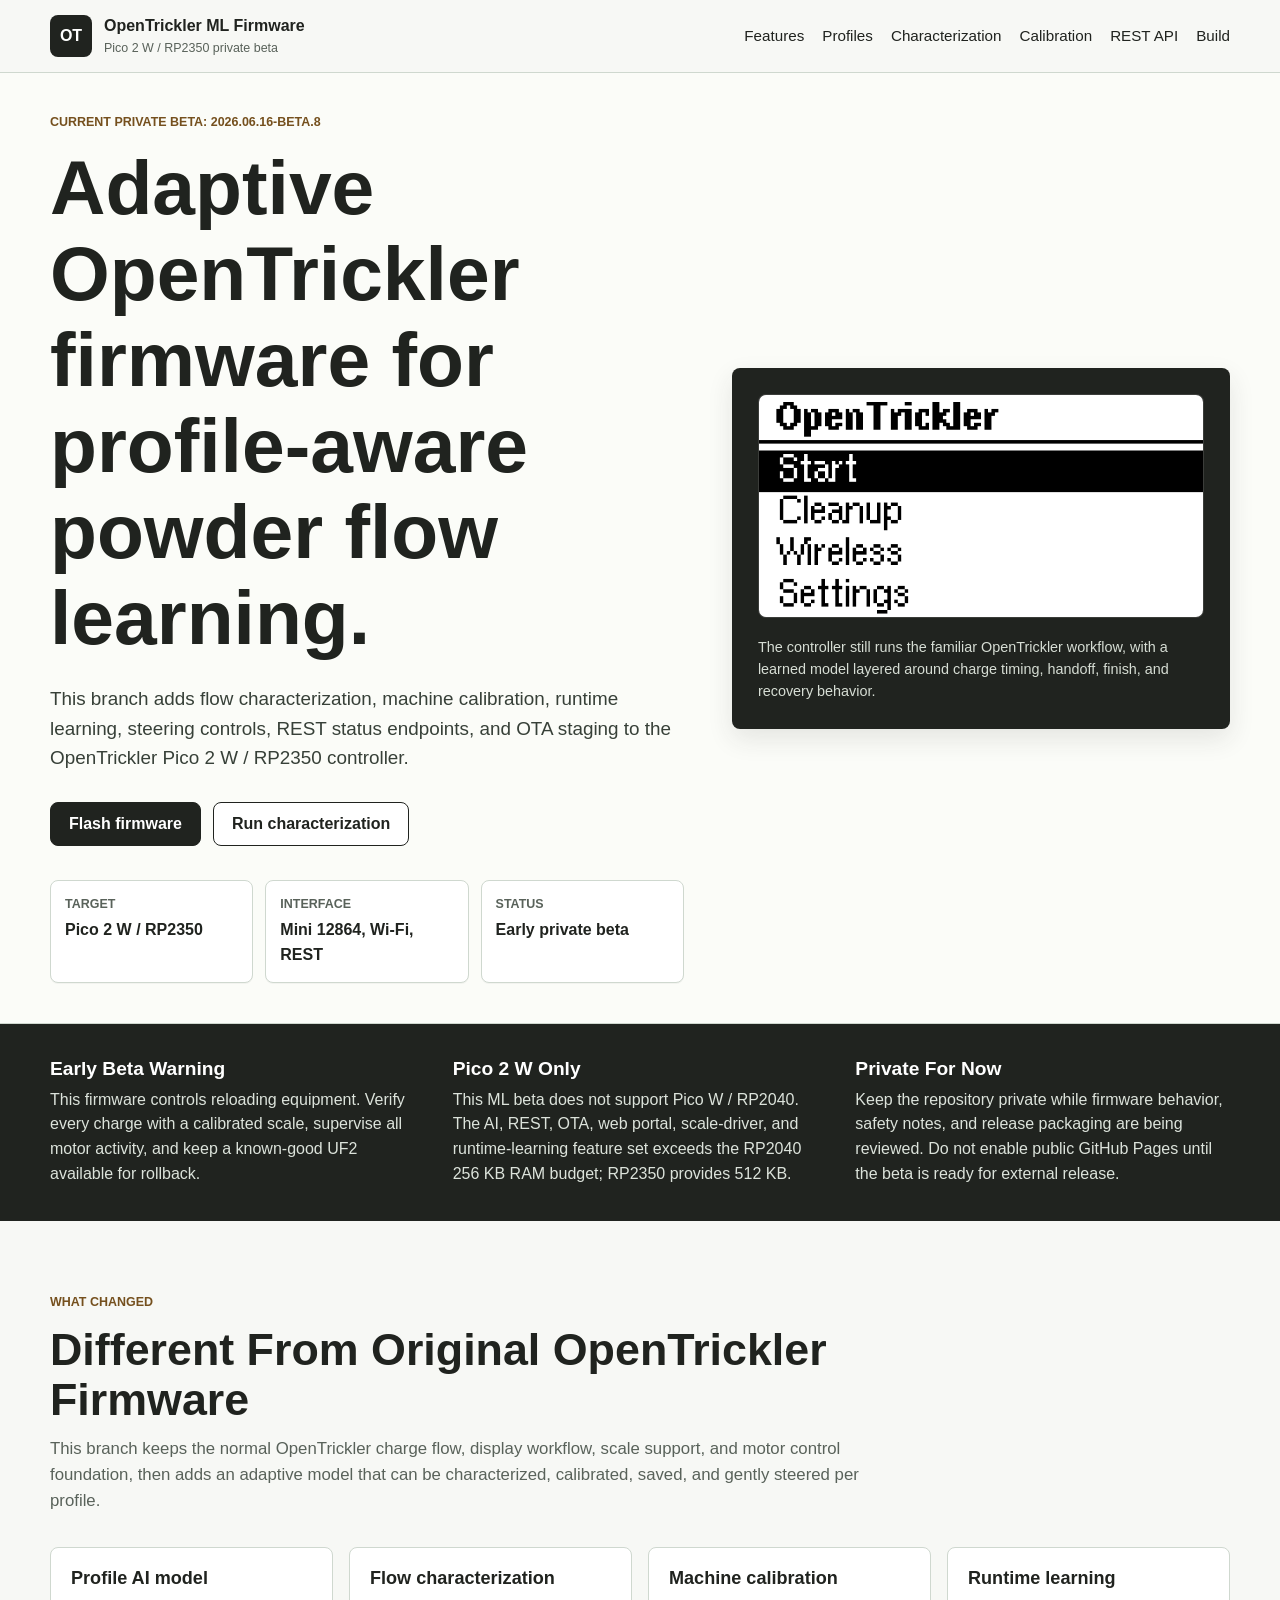
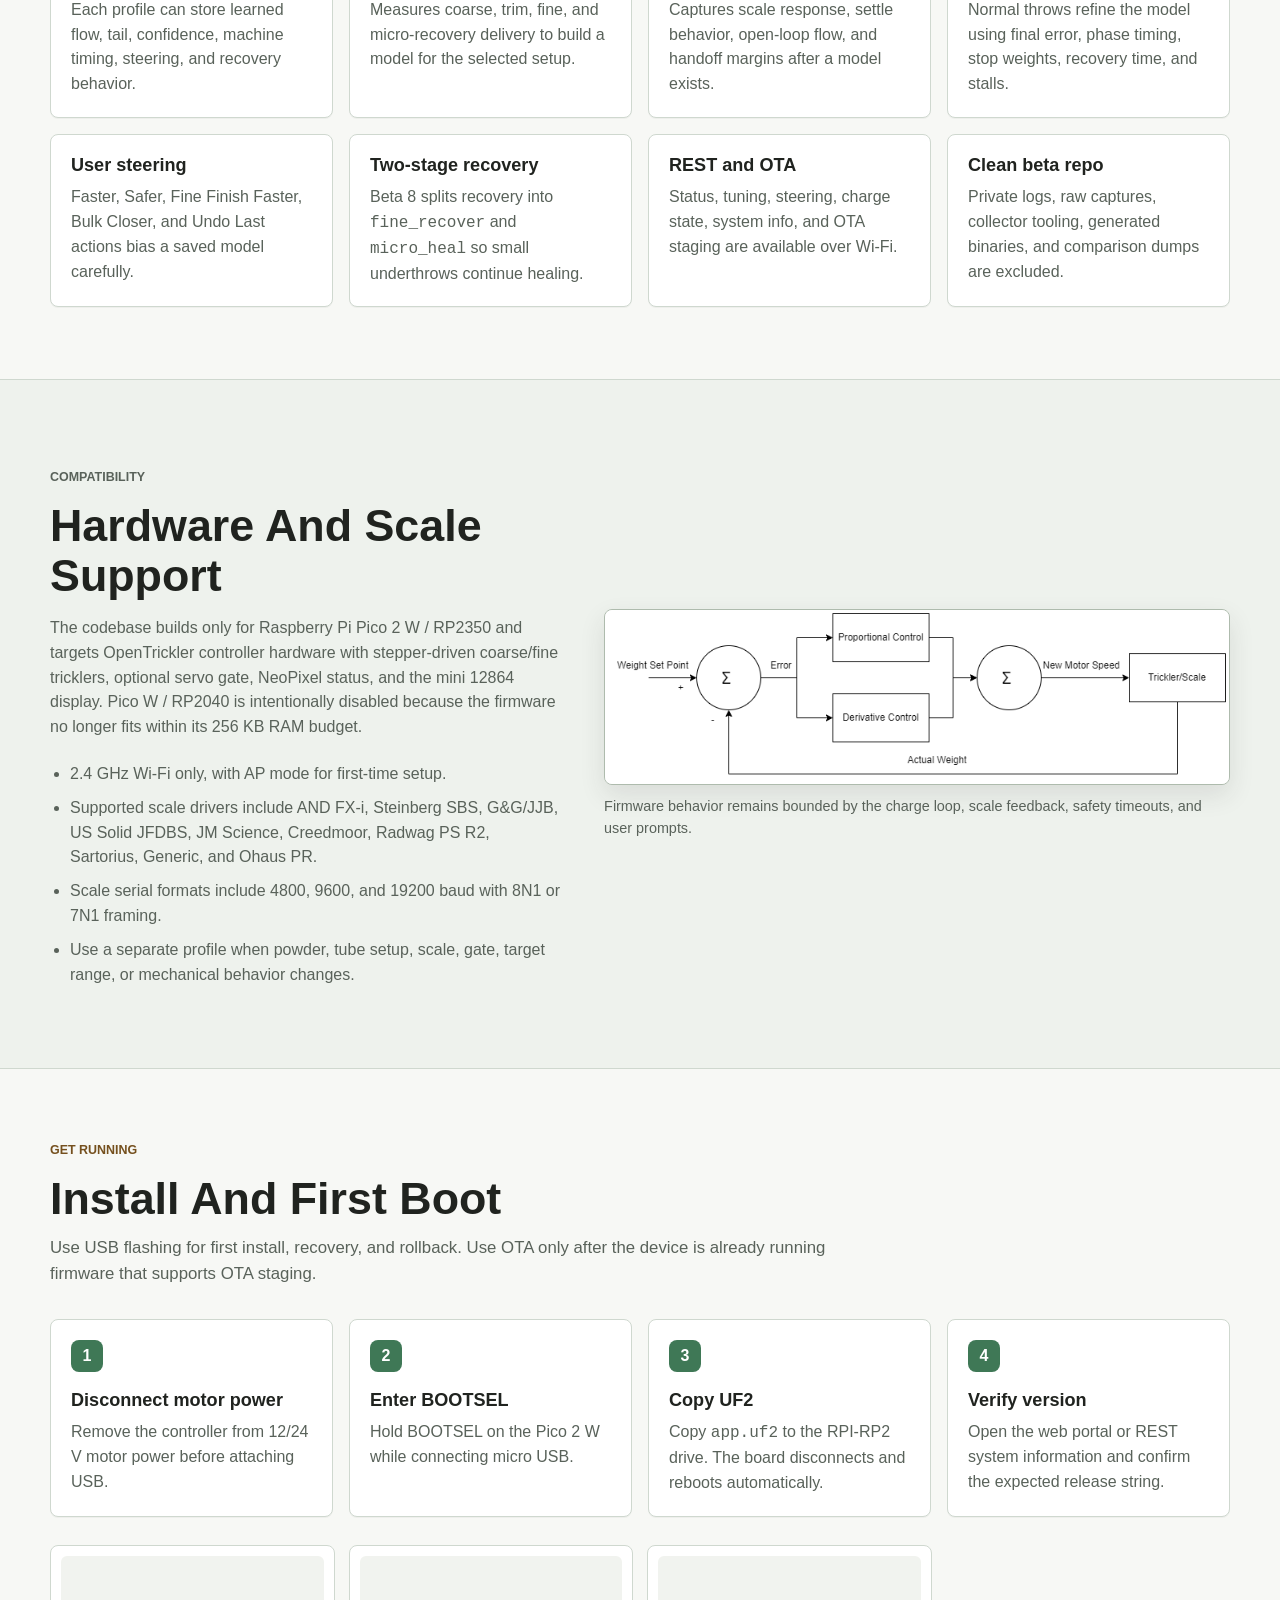
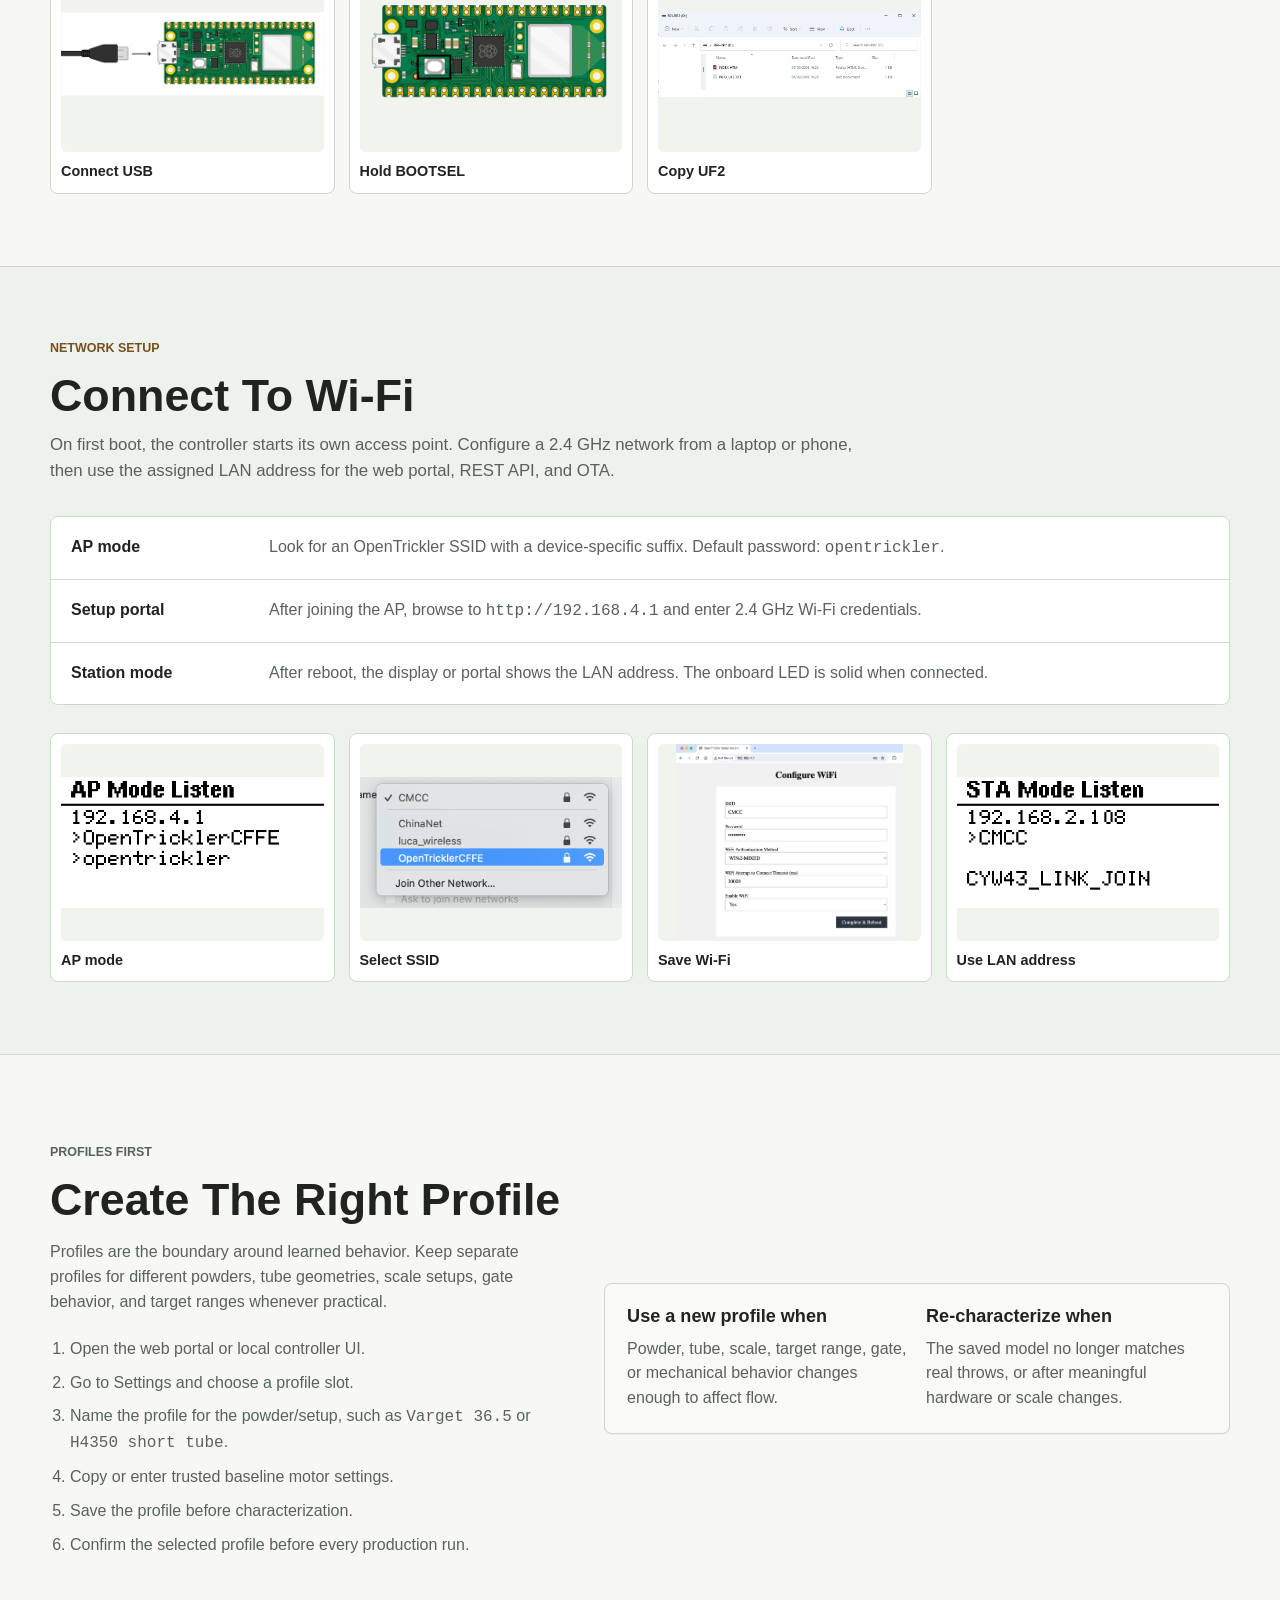
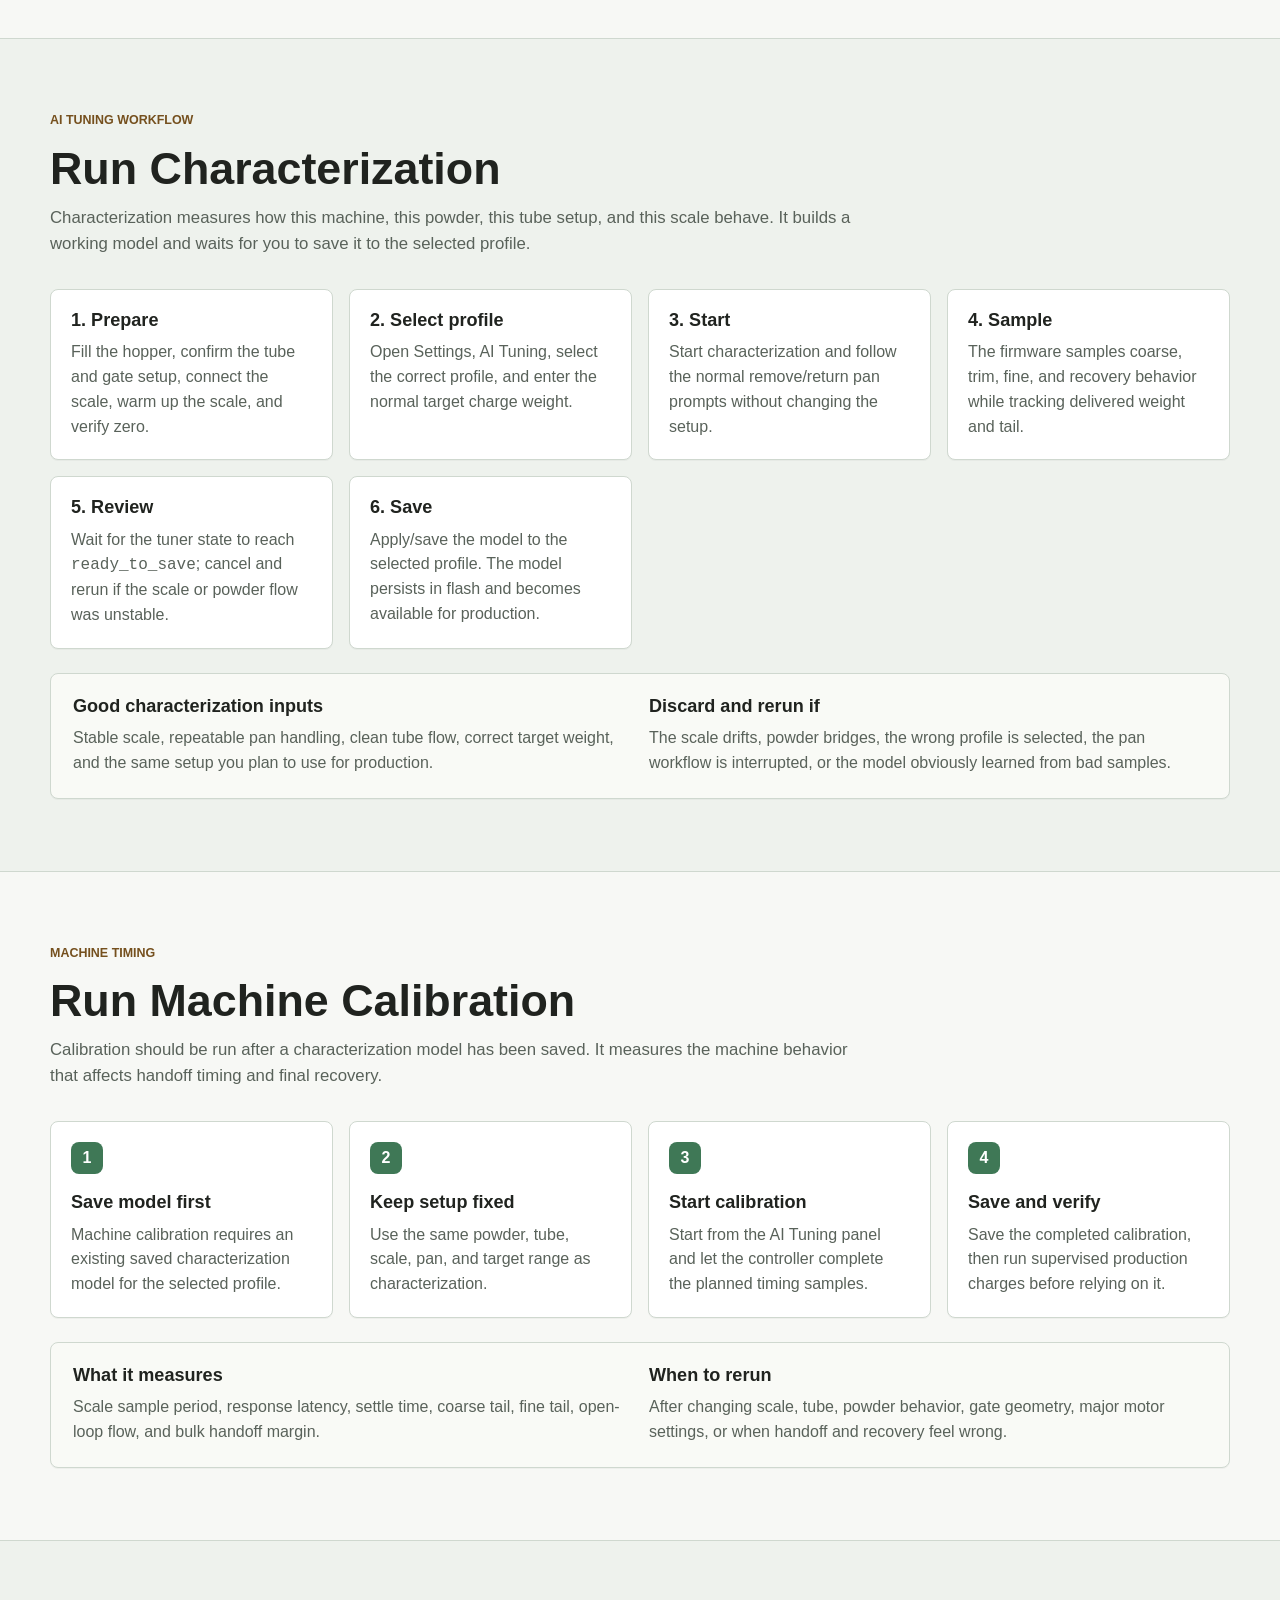
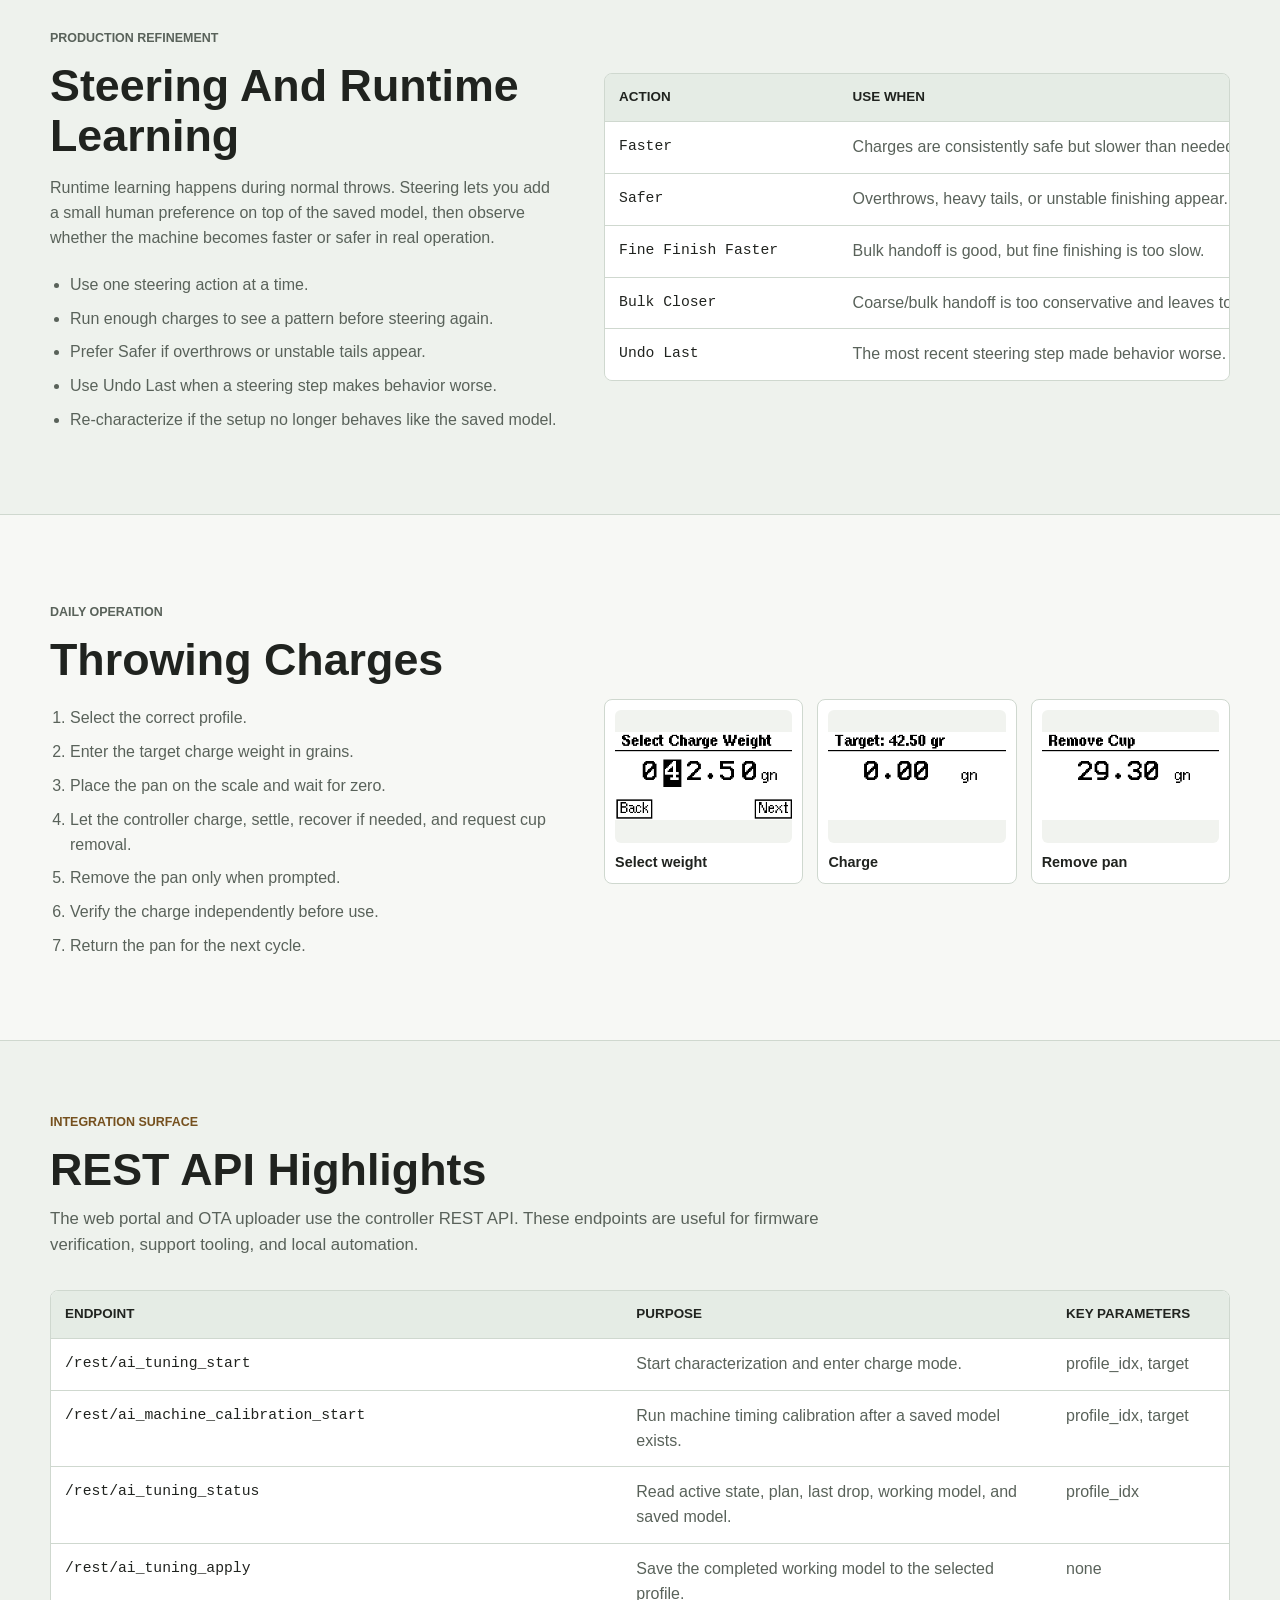
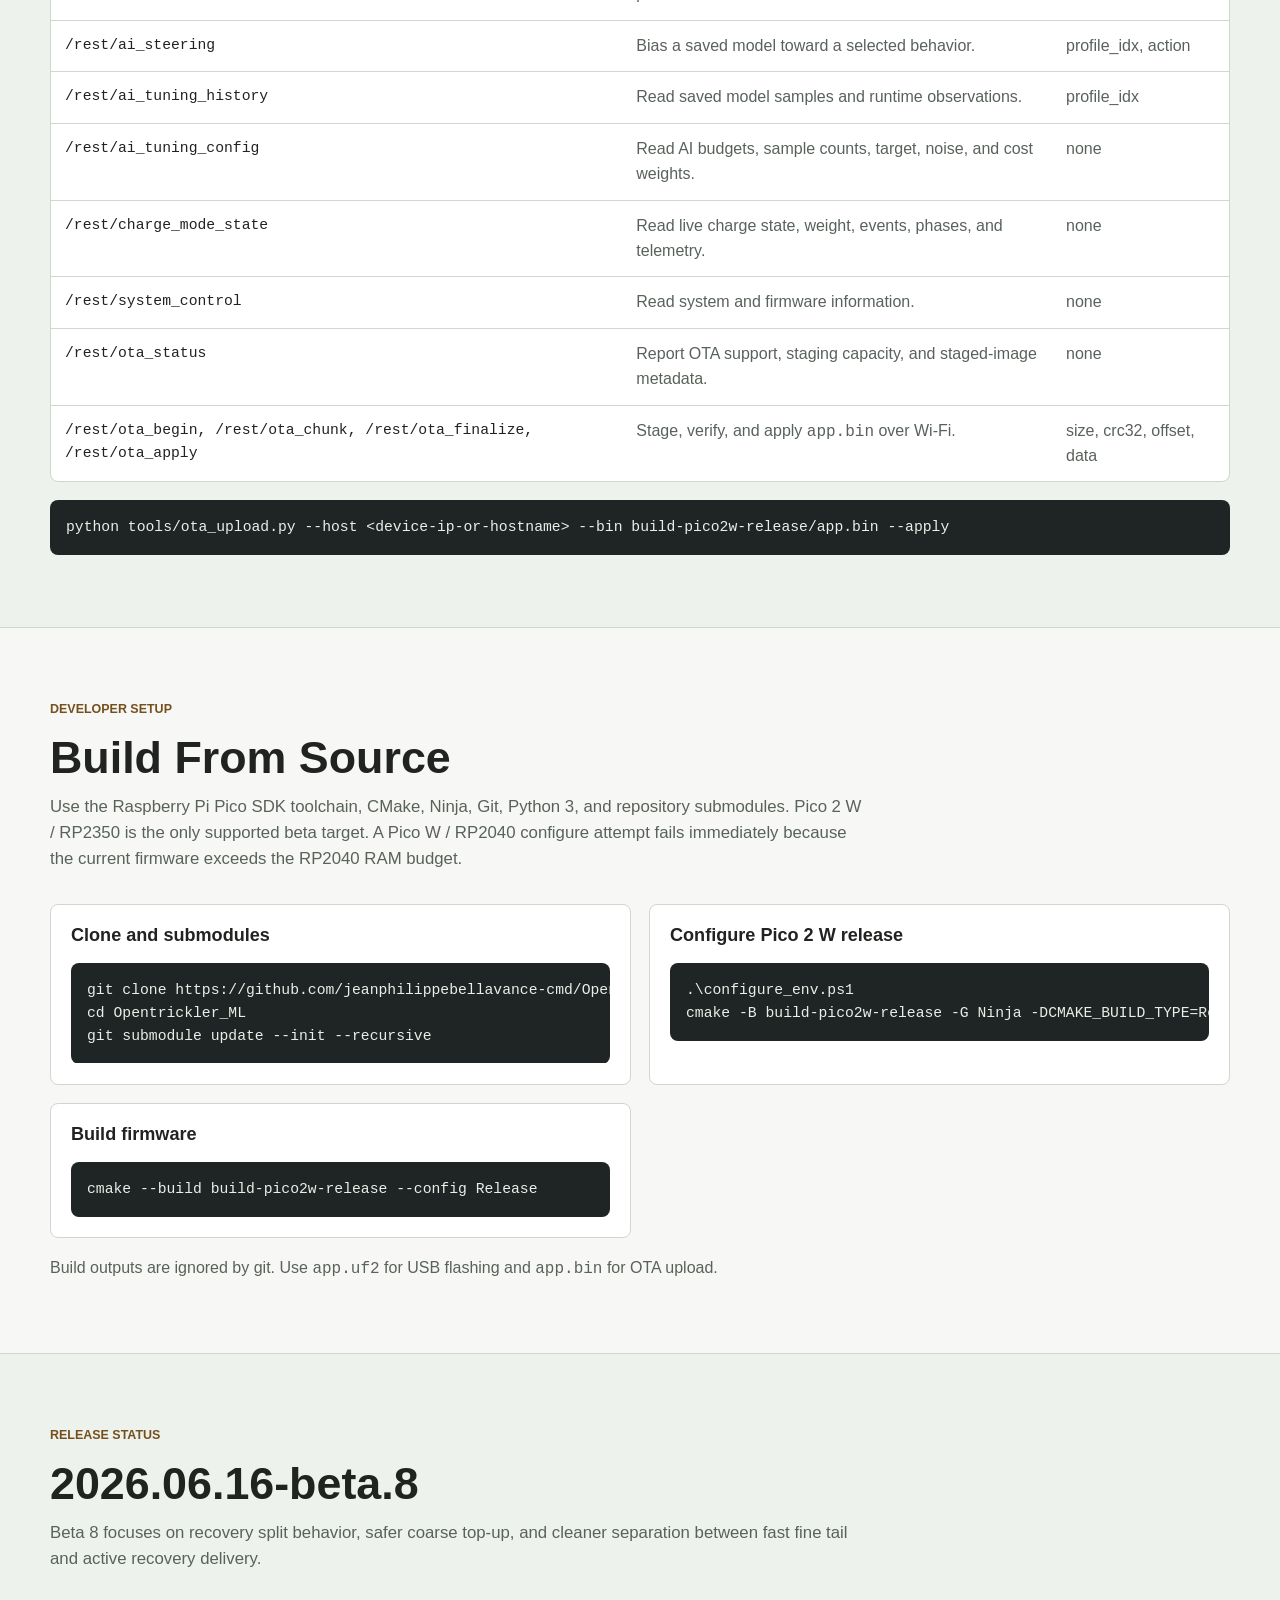
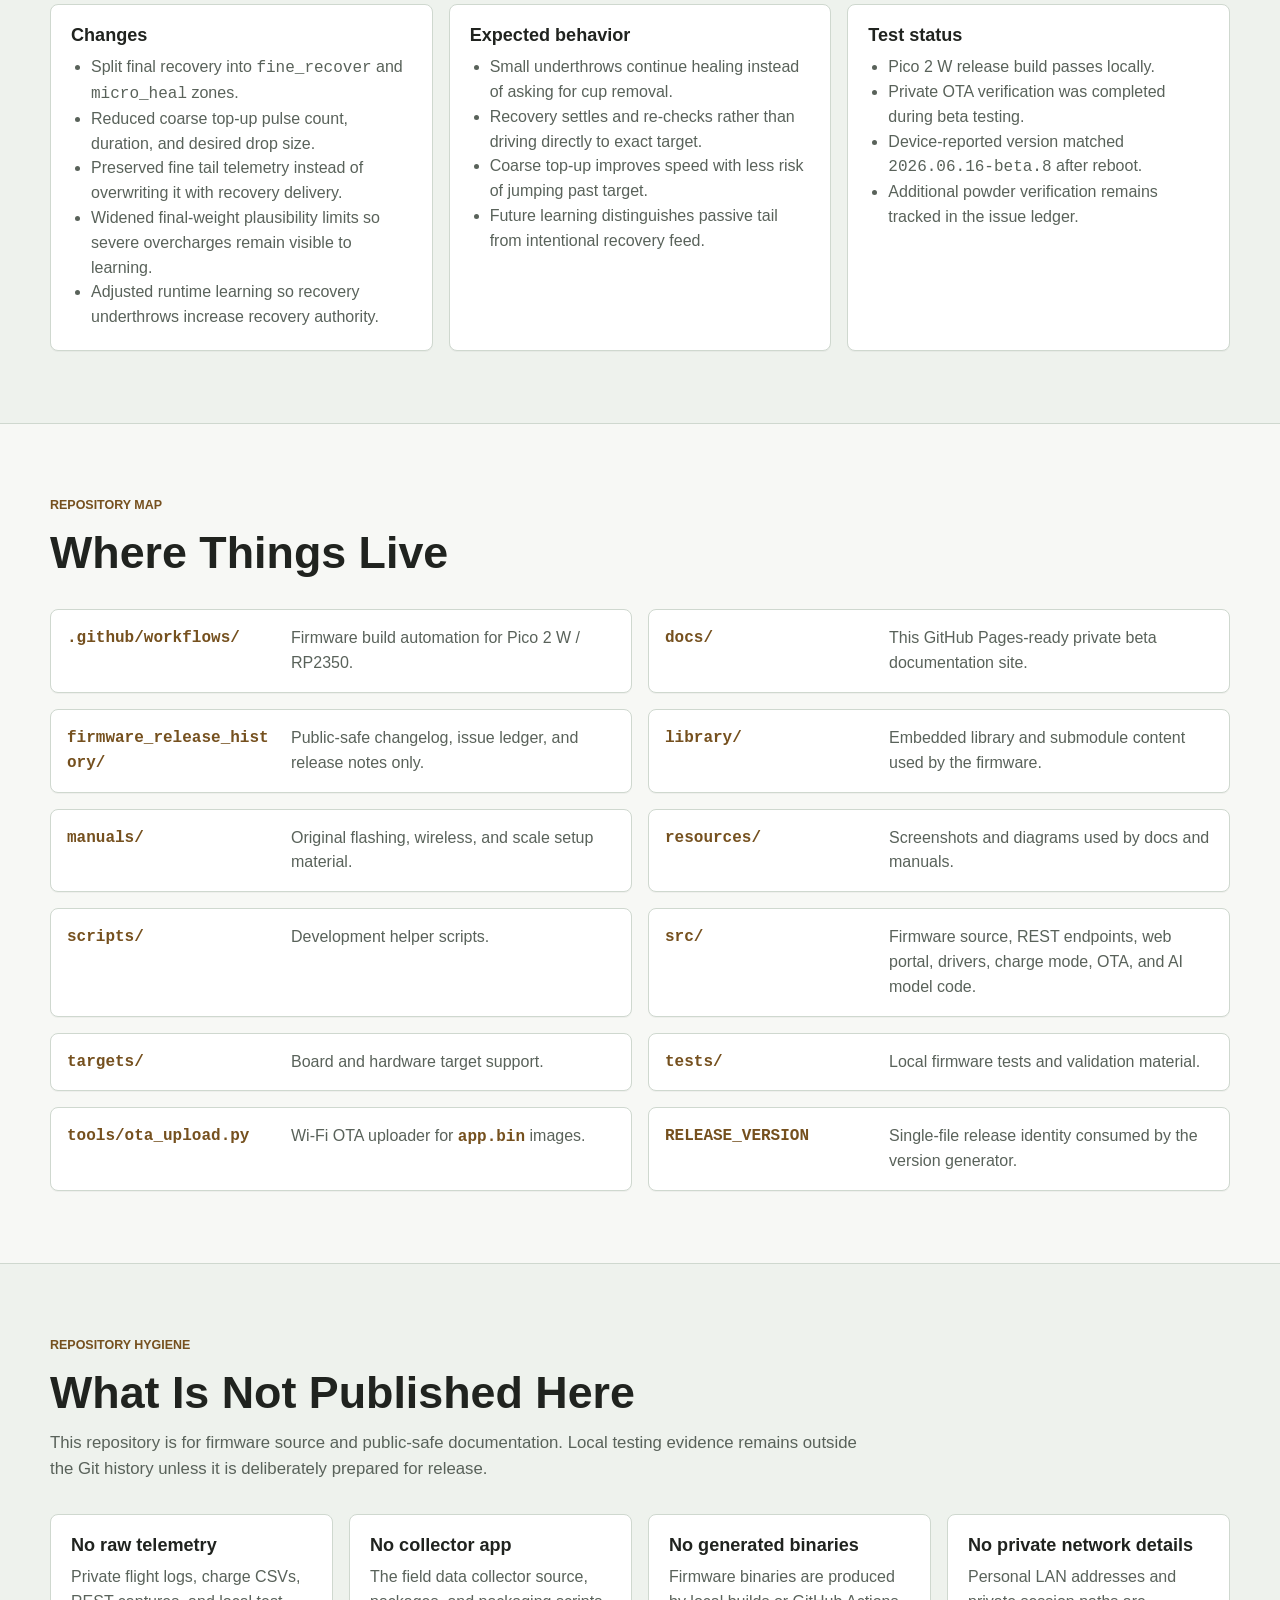
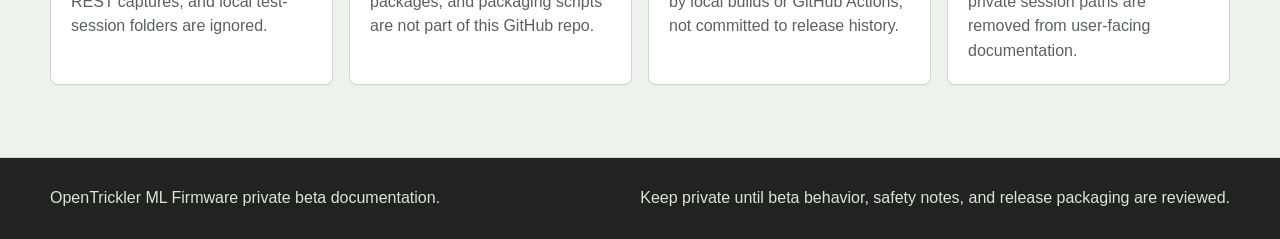
==== commit be2176fd: "Limit firmware to Pico 2 W RP2350" ====
--- a/docs/index.html
+++ b/docs/index.html
@@ -4,7 +4,7 @@
   <meta charset="utf-8">
   <meta name="viewport" content="width=device-width, initial-scale=1">
   <title>OpenTrickler ML Firmware</title>
-  <meta name="description" content="Private beta documentation for the OpenTrickler RP2040 and RP2350 ML firmware branch.">
+  <meta name="description" content="Private beta documentation for the OpenTrickler Pico 2 W / RP2350 ML firmware branch.">
   <link rel="stylesheet" href="assets/site.css">
 </head>
 <body>
@@ -14,7 +14,7 @@
         <span class="brand-mark">OT</span>
         <span>
           <strong>OpenTrickler ML Firmware</strong>
-          <small>RP2040 / RP2350 private beta</small>
+          <small>Pico 2 W / RP2350 private beta</small>
         </span>
       </a>
       <div class="nav-links">
@@ -36,14 +36,14 @@
           <h1>Adaptive OpenTrickler firmware for profile-aware powder flow learning.</h1>
           <p class="lede">
             This branch adds flow characterization, machine calibration, runtime learning, steering controls,
-            REST status endpoints, and OTA staging to the OpenTrickler RP2040/RP2350 controller.
+            REST status endpoints, and OTA staging to the OpenTrickler Pico 2 W / RP2350 controller.
           </p>
           <div class="hero-actions" aria-label="Page shortcuts">
             <a class="button primary" href="#install">Flash firmware</a>
             <a class="button secondary" href="#characterization">Run characterization</a>
           </div>
           <dl class="hero-stats" aria-label="Firmware summary">
-            <div><dt>Targets</dt><dd>Pico W, Pico 2 W</dd></div>
+            <div><dt>Target</dt><dd>Pico 2 W / RP2350</dd></div>
             <div><dt>Interface</dt><dd>Mini 12864, Wi-Fi, REST</dd></div>
             <div><dt>Status</dt><dd>Early private beta</dd></div>
           </dl>
@@ -68,6 +68,13 @@
           </p>
         </div>
         <div>
+          <h2>Pico 2 W Only</h2>
+          <p>
+            This ML beta does not support Pico W / RP2040. The AI, REST, OTA, web portal, scale-driver,
+            and runtime-learning feature set exceeds the RP2040 256 KB RAM budget; RP2350 provides 512 KB.
+          </p>
+        </div>
+        <div>
           <h2>Private For Now</h2>
           <p>
             Keep the repository private while firmware behavior, safety notes, and release packaging are being
@@ -131,9 +138,10 @@
           <p class="eyebrow">Compatibility</p>
           <h2>Hardware And Scale Support</h2>
           <p>
-            The codebase builds for Raspberry Pi Pico W and Pico 2 W boards and targets OpenTrickler controller
+            The codebase builds only for Raspberry Pi Pico 2 W / RP2350 and targets OpenTrickler controller
             hardware with stepper-driven coarse/fine tricklers, optional servo gate, NeoPixel status, and the
-            mini 12864 display.
+            mini 12864 display. Pico W / RP2040 is intentionally disabled because the firmware no longer fits
+            within its 256 KB RAM budget.
           </p>
           <ul class="check-list">
             <li>2.4 GHz Wi-Fi only, with AP mode for first-time setup.</li>
@@ -168,7 +176,7 @@
           <article class="step-card">
             <span class="step-number">2</span>
             <h3>Enter BOOTSEL</h3>
-            <p>Hold BOOTSEL on the Pico W or Pico 2 W while connecting micro USB.</p>
+            <p>Hold BOOTSEL on the Pico 2 W while connecting micro USB.</p>
           </article>
           <article class="step-card">
             <span class="step-number">3</span>
@@ -482,7 +490,8 @@
           <h2>Build From Source</h2>
           <p>
             Use the Raspberry Pi Pico SDK toolchain, CMake, Ninja, Git, Python 3, and repository submodules.
-            The Pico 2 W release build is the current beta baseline.
+            Pico 2 W / RP2350 is the only supported beta target. A Pico W / RP2040 configure attempt fails
+            immediately because the current firmware exceeds the RP2040 RAM budget.
           </p>
         </div>
         <div class="command-grid">
@@ -500,11 +509,6 @@
           <div>
             <h3>Build firmware</h3>
             <pre><code>cmake --build build-pico2w-release --config Release</code></pre>
-          </div>
-          <div>
-            <h3>Configure Pico W release</h3>
-            <pre><code>.\configure_env.ps1
-cmake -B build-picow-release -G Ninja -DCMAKE_BUILD_TYPE=Release -DPICO_BOARD=pico_w</code></pre>
           </div>
         </div>
         <p class="small-note">
@@ -563,7 +567,7 @@
           <h2>Where Things Live</h2>
         </div>
         <div class="repo-grid">
-          <div><code>.github/workflows/</code><span>Firmware build automation for Pico W and Pico 2 W.</span></div>
+          <div><code>.github/workflows/</code><span>Firmware build automation for Pico 2 W / RP2350.</span></div>
           <div><code>docs/</code><span>This GitHub Pages-ready private beta documentation site.</span></div>
           <div><code>firmware_release_history/</code><span>Public-safe changelog, issue ledger, and release notes only.</span></div>
           <div><code>library/</code><span>Embedded library and submodule content used by the firmware.</span></div>
--- a/docs/assets/site.css
+++ b/docs/assets/site.css
@@ -278,7 +278,7 @@
 
 .notice-grid {
   display: grid;
-  grid-template-columns: repeat(2, minmax(0, 1fr));
+  grid-template-columns: repeat(3, minmax(0, 1fr));
   gap: 28px;
   padding: 34px 0;
 }
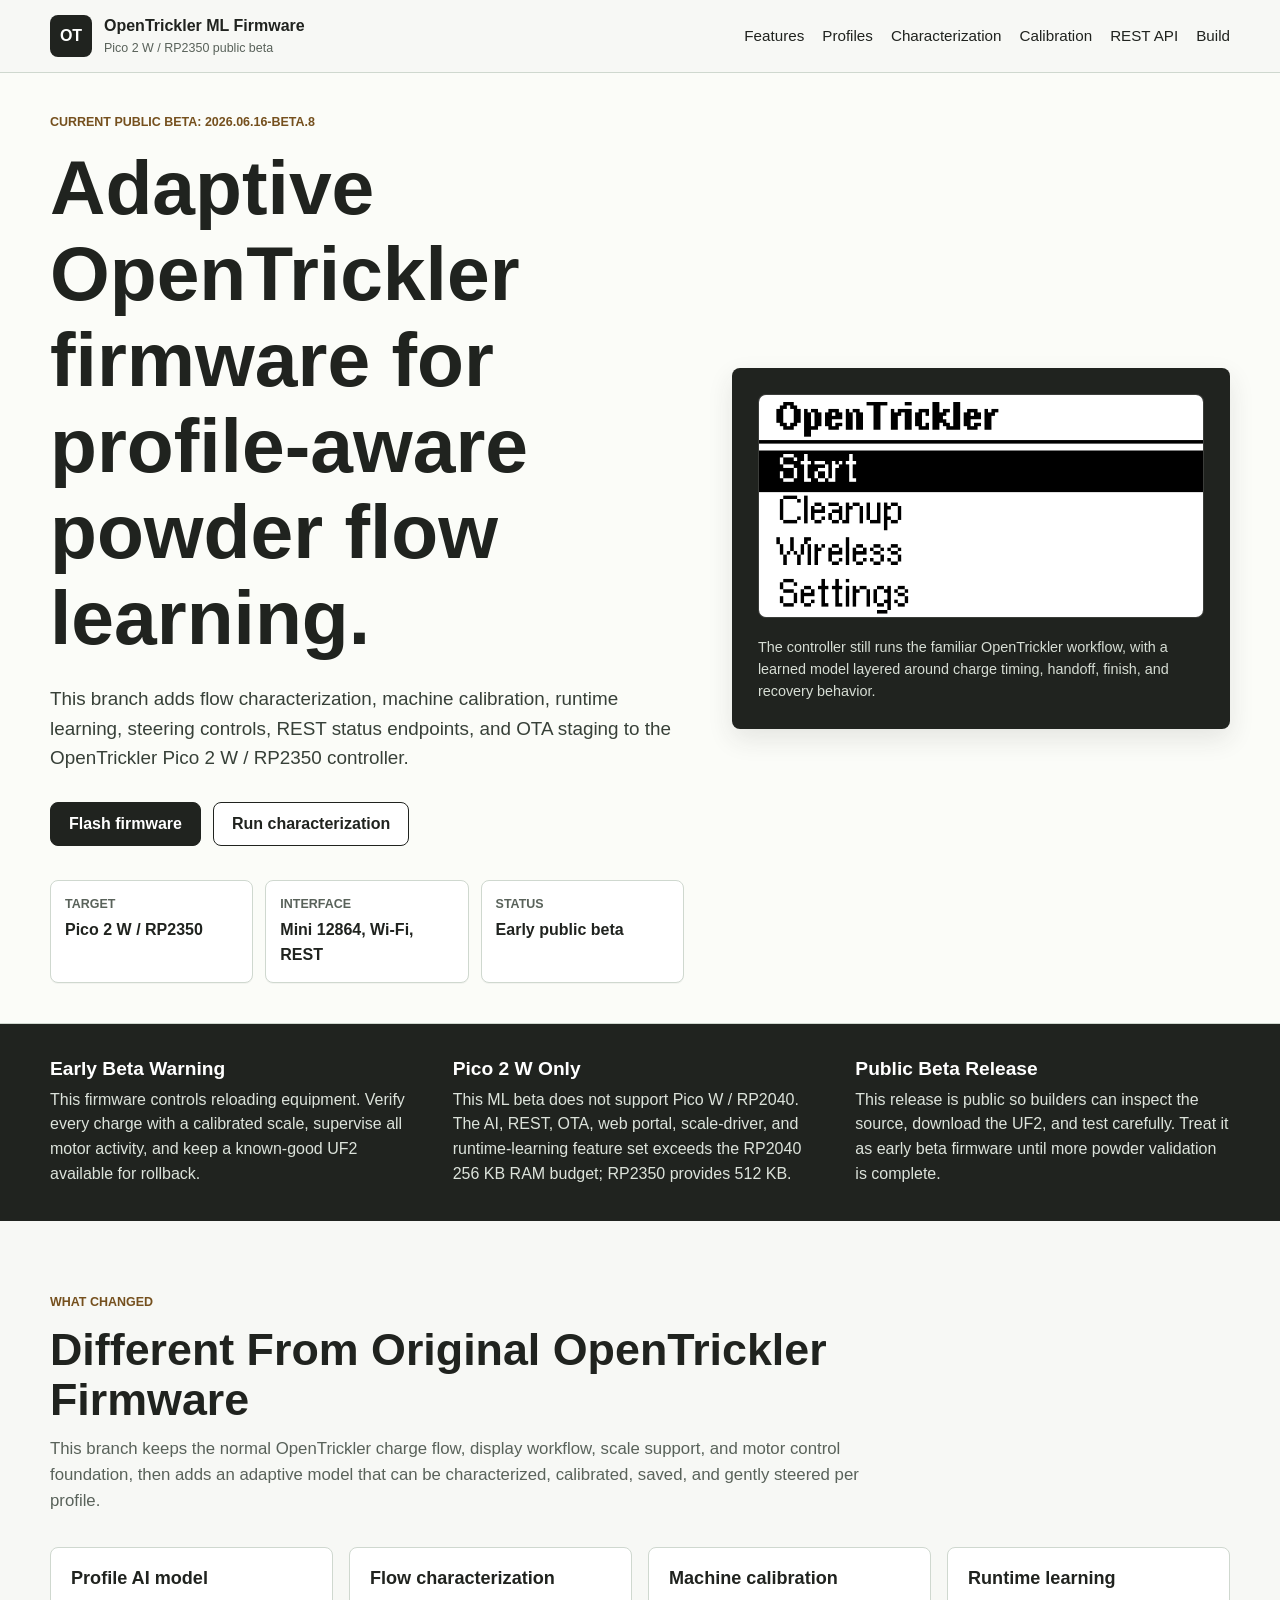
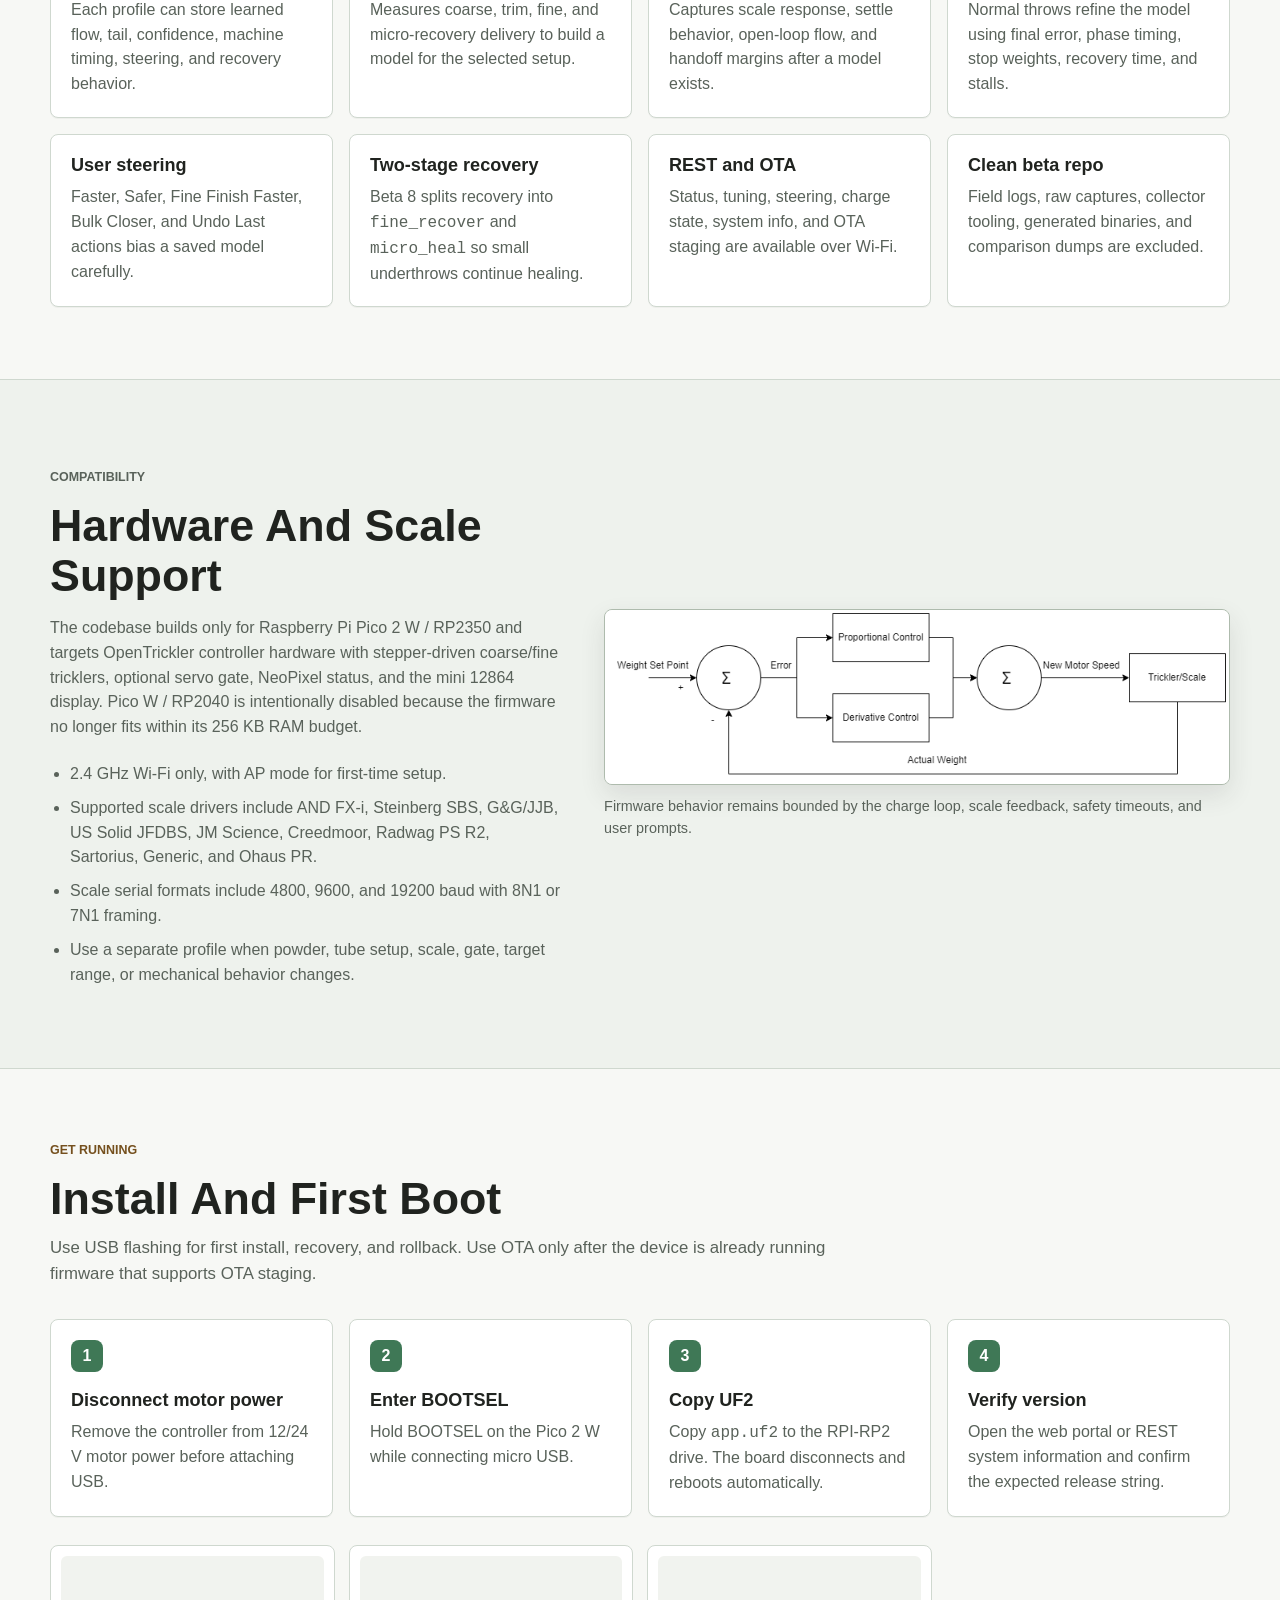
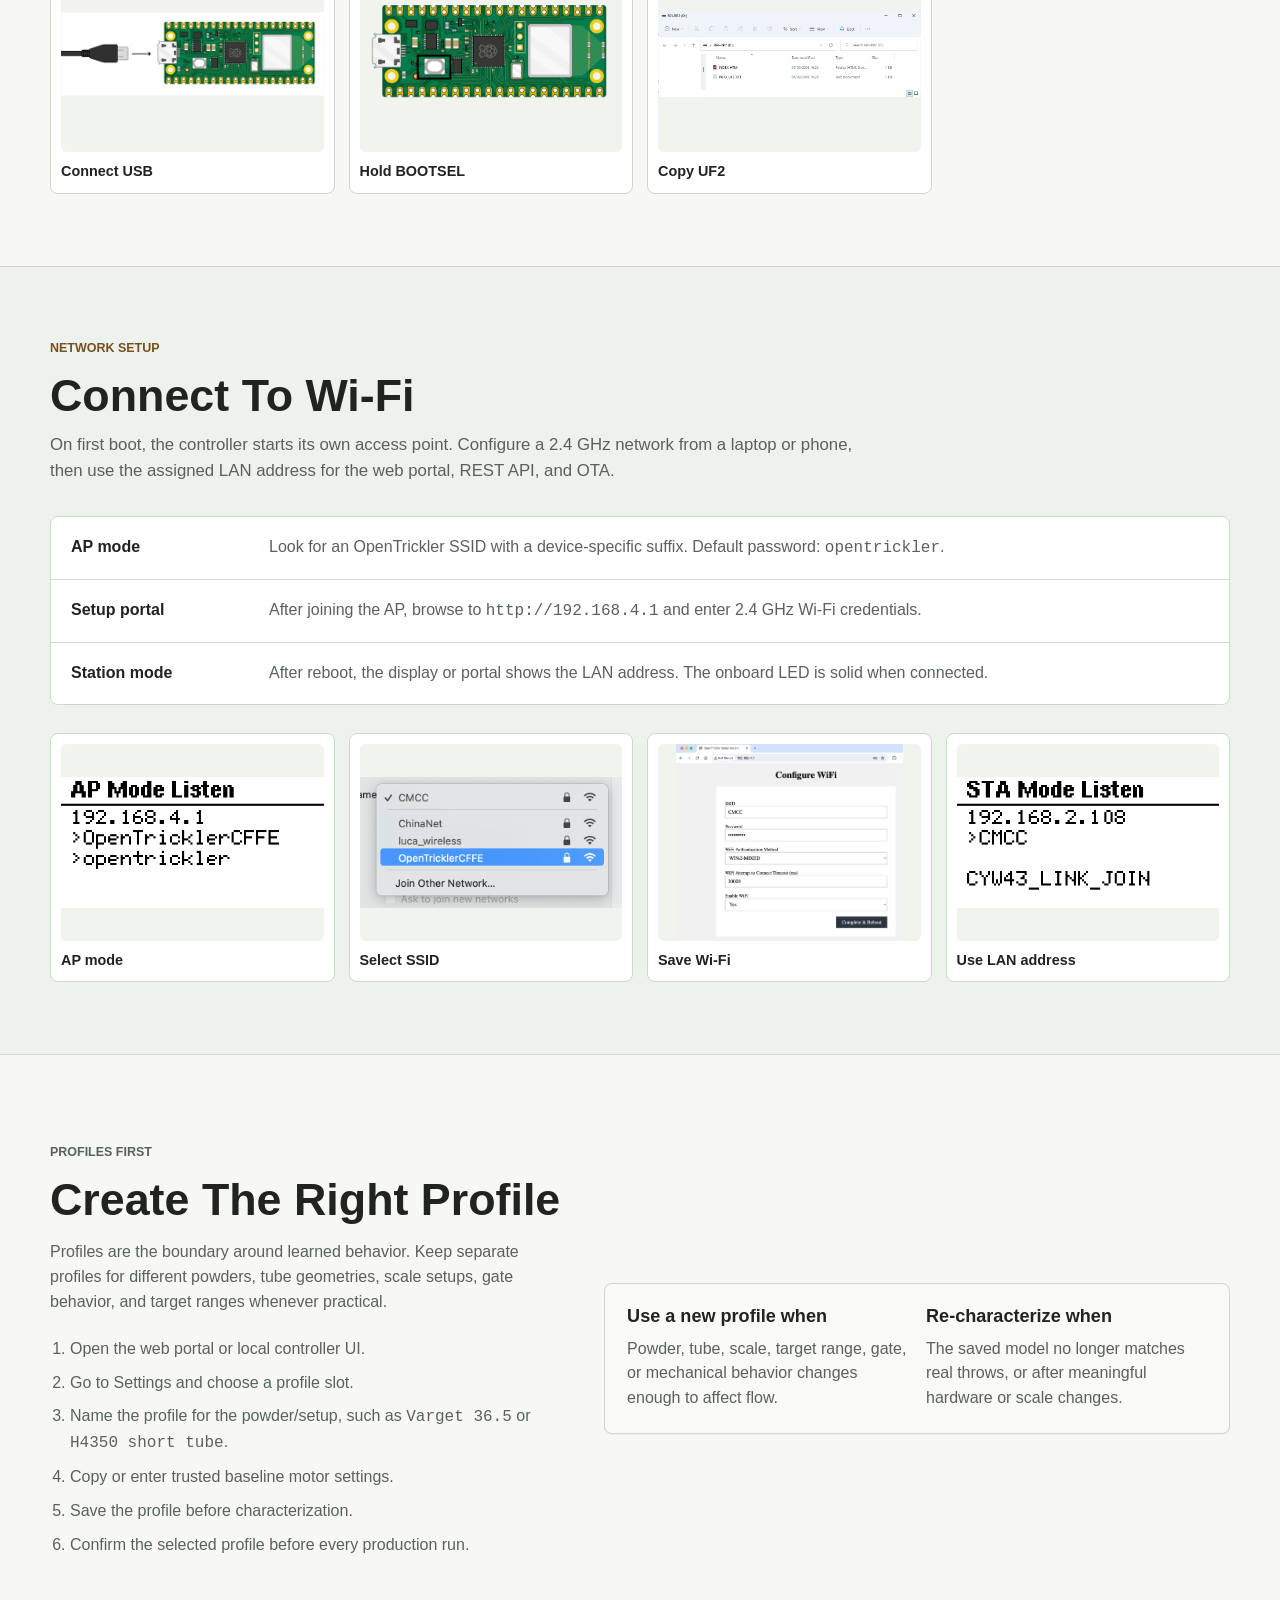
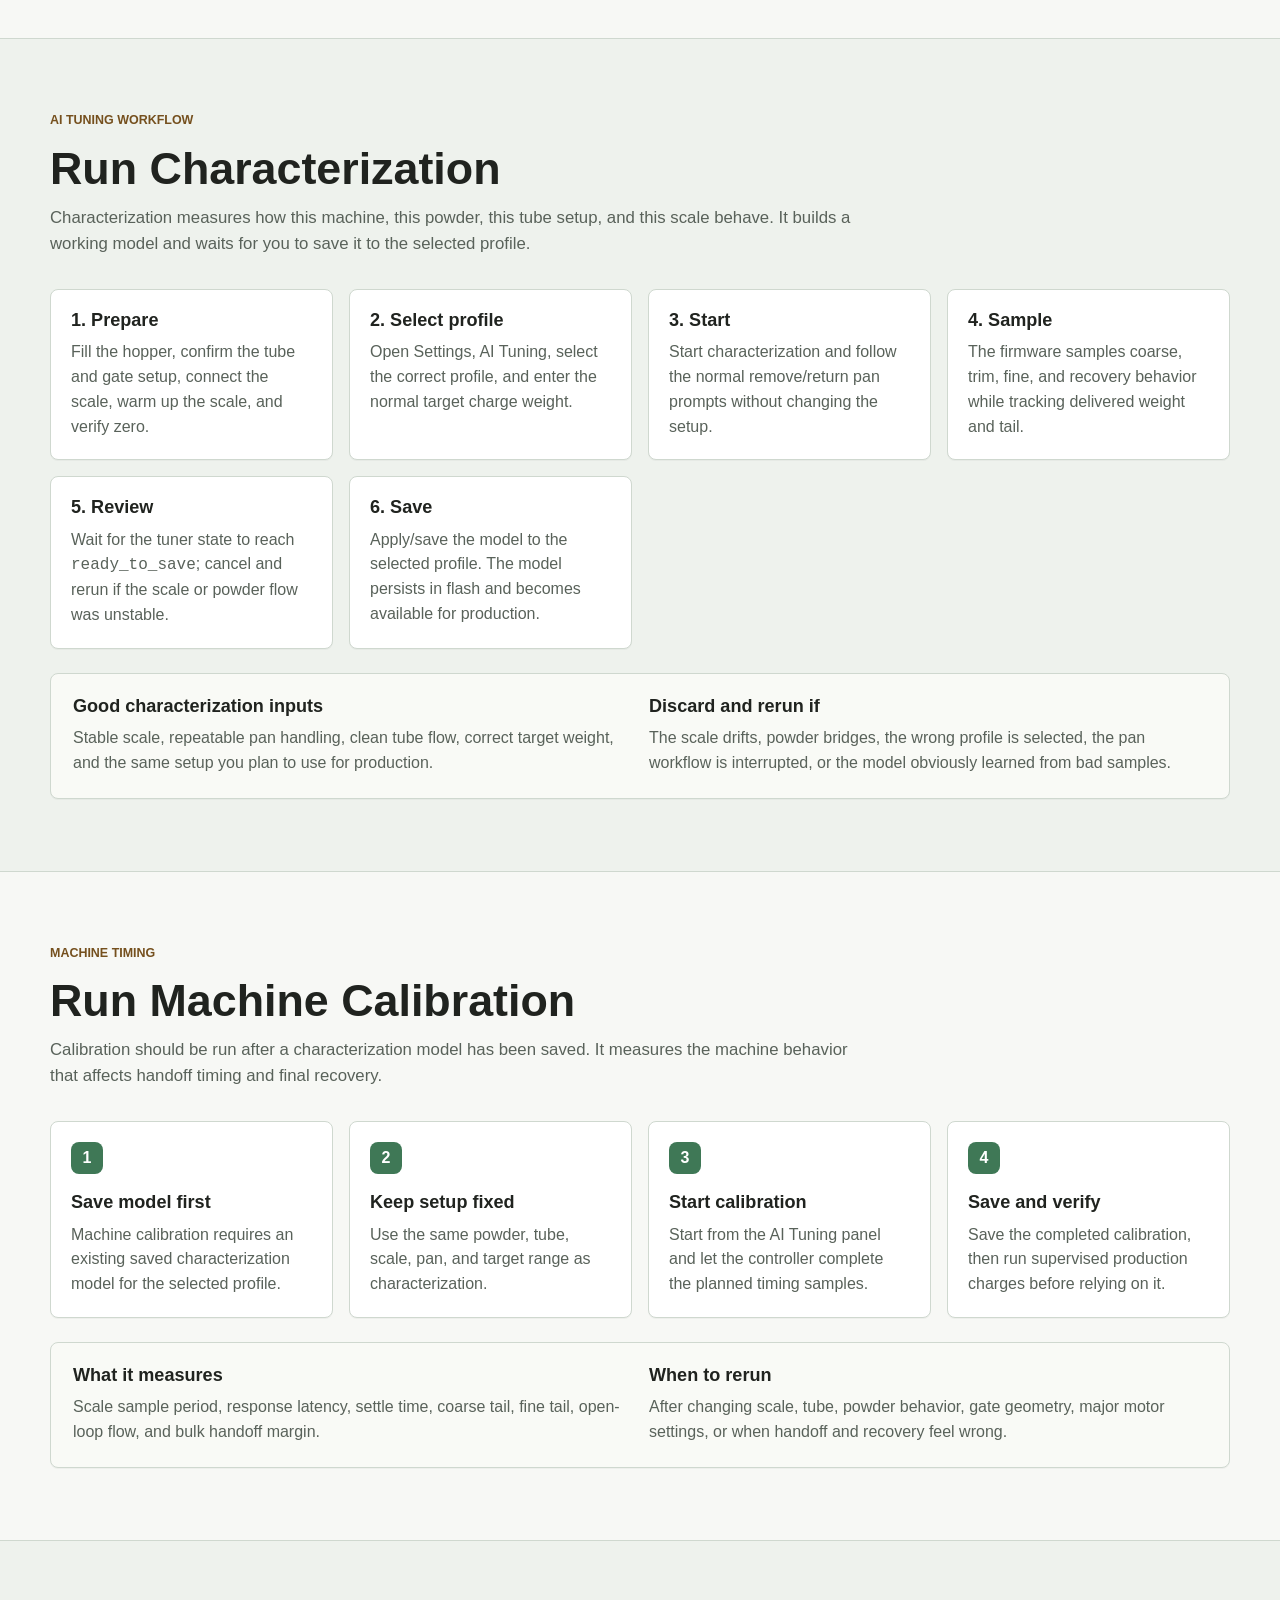
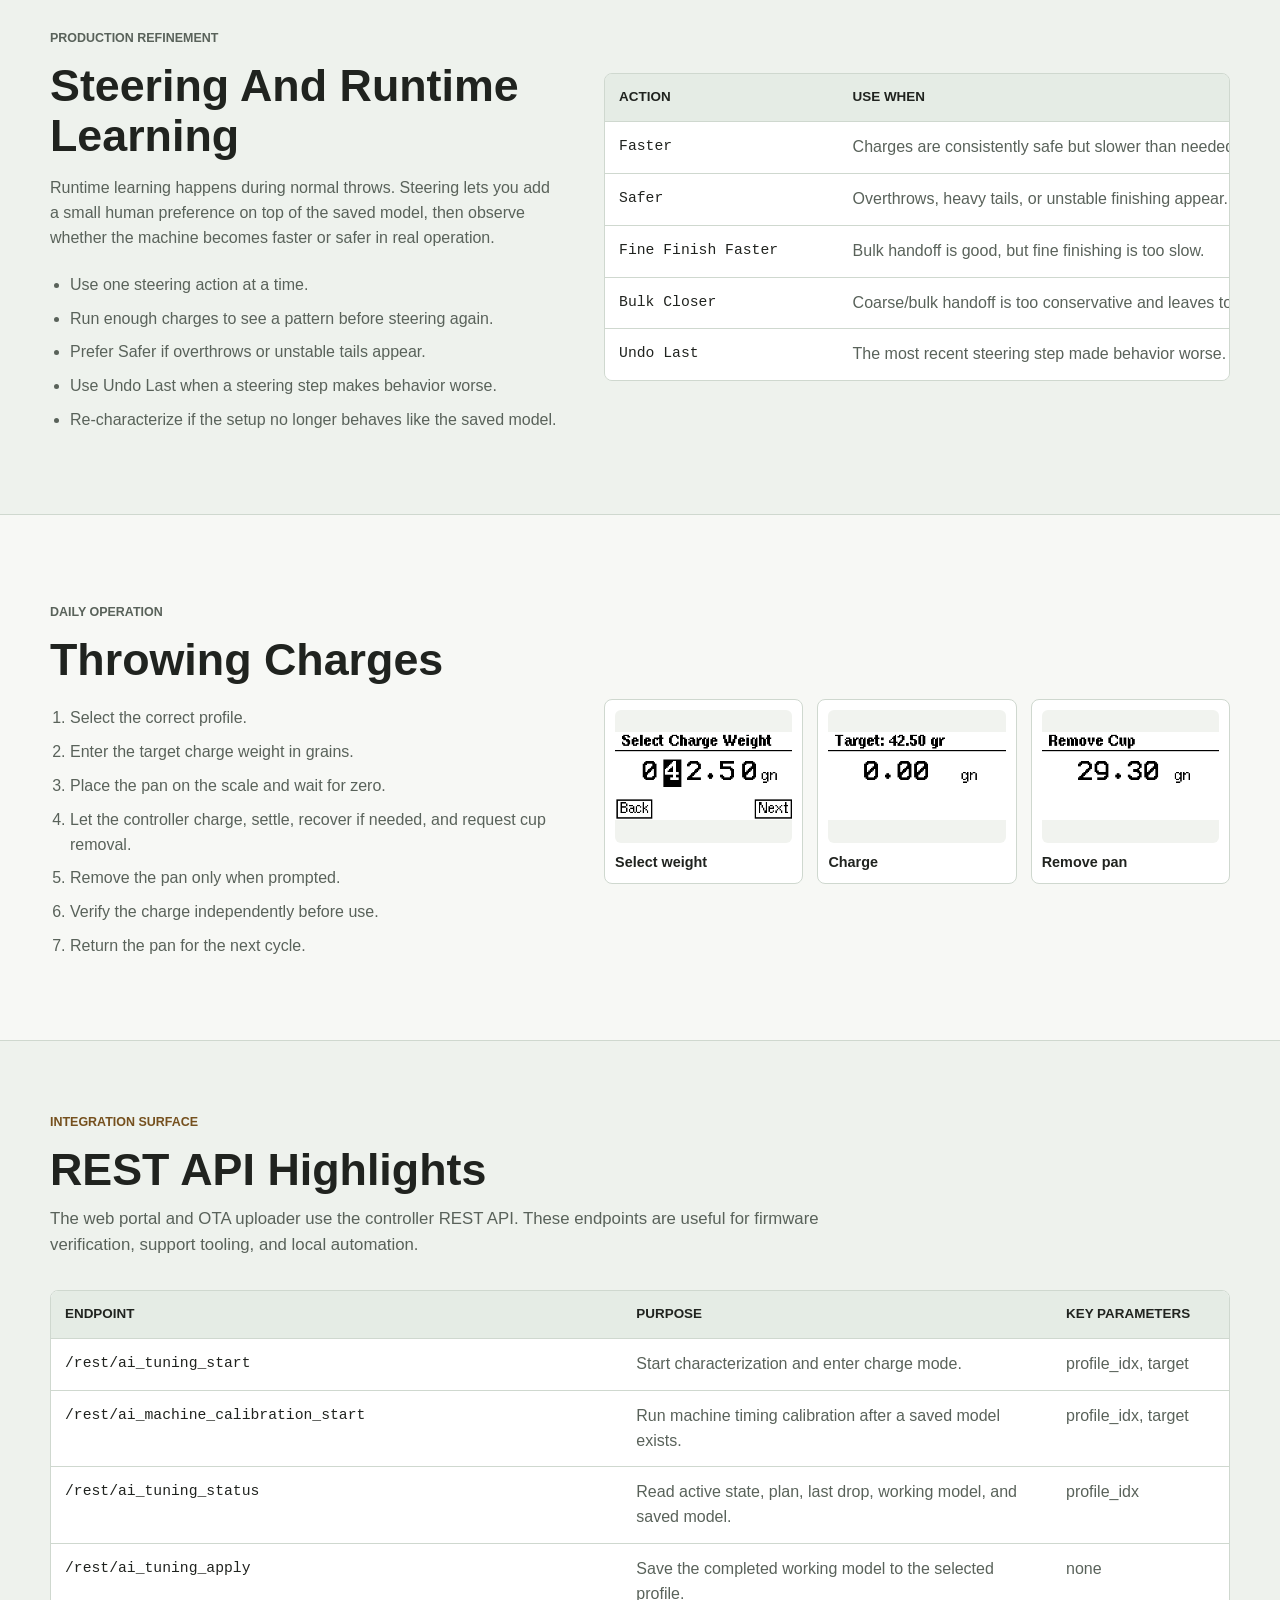
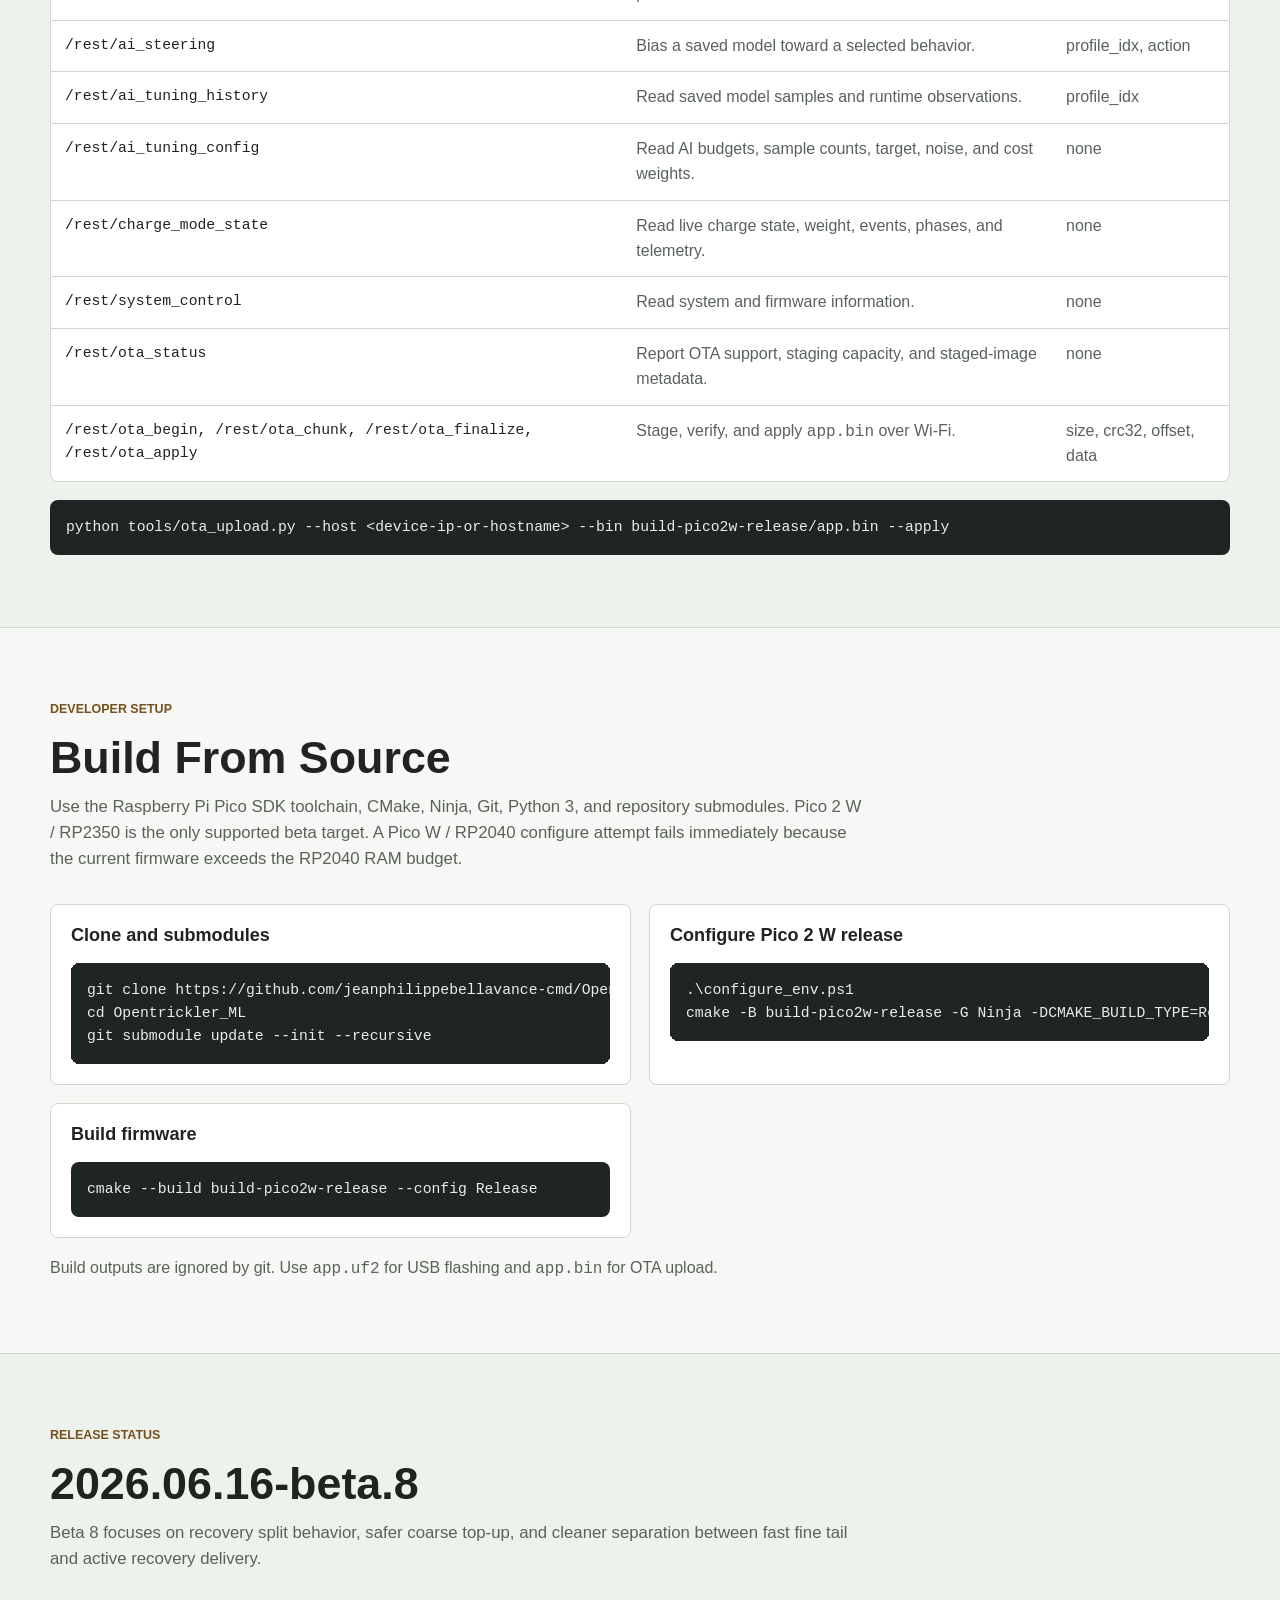
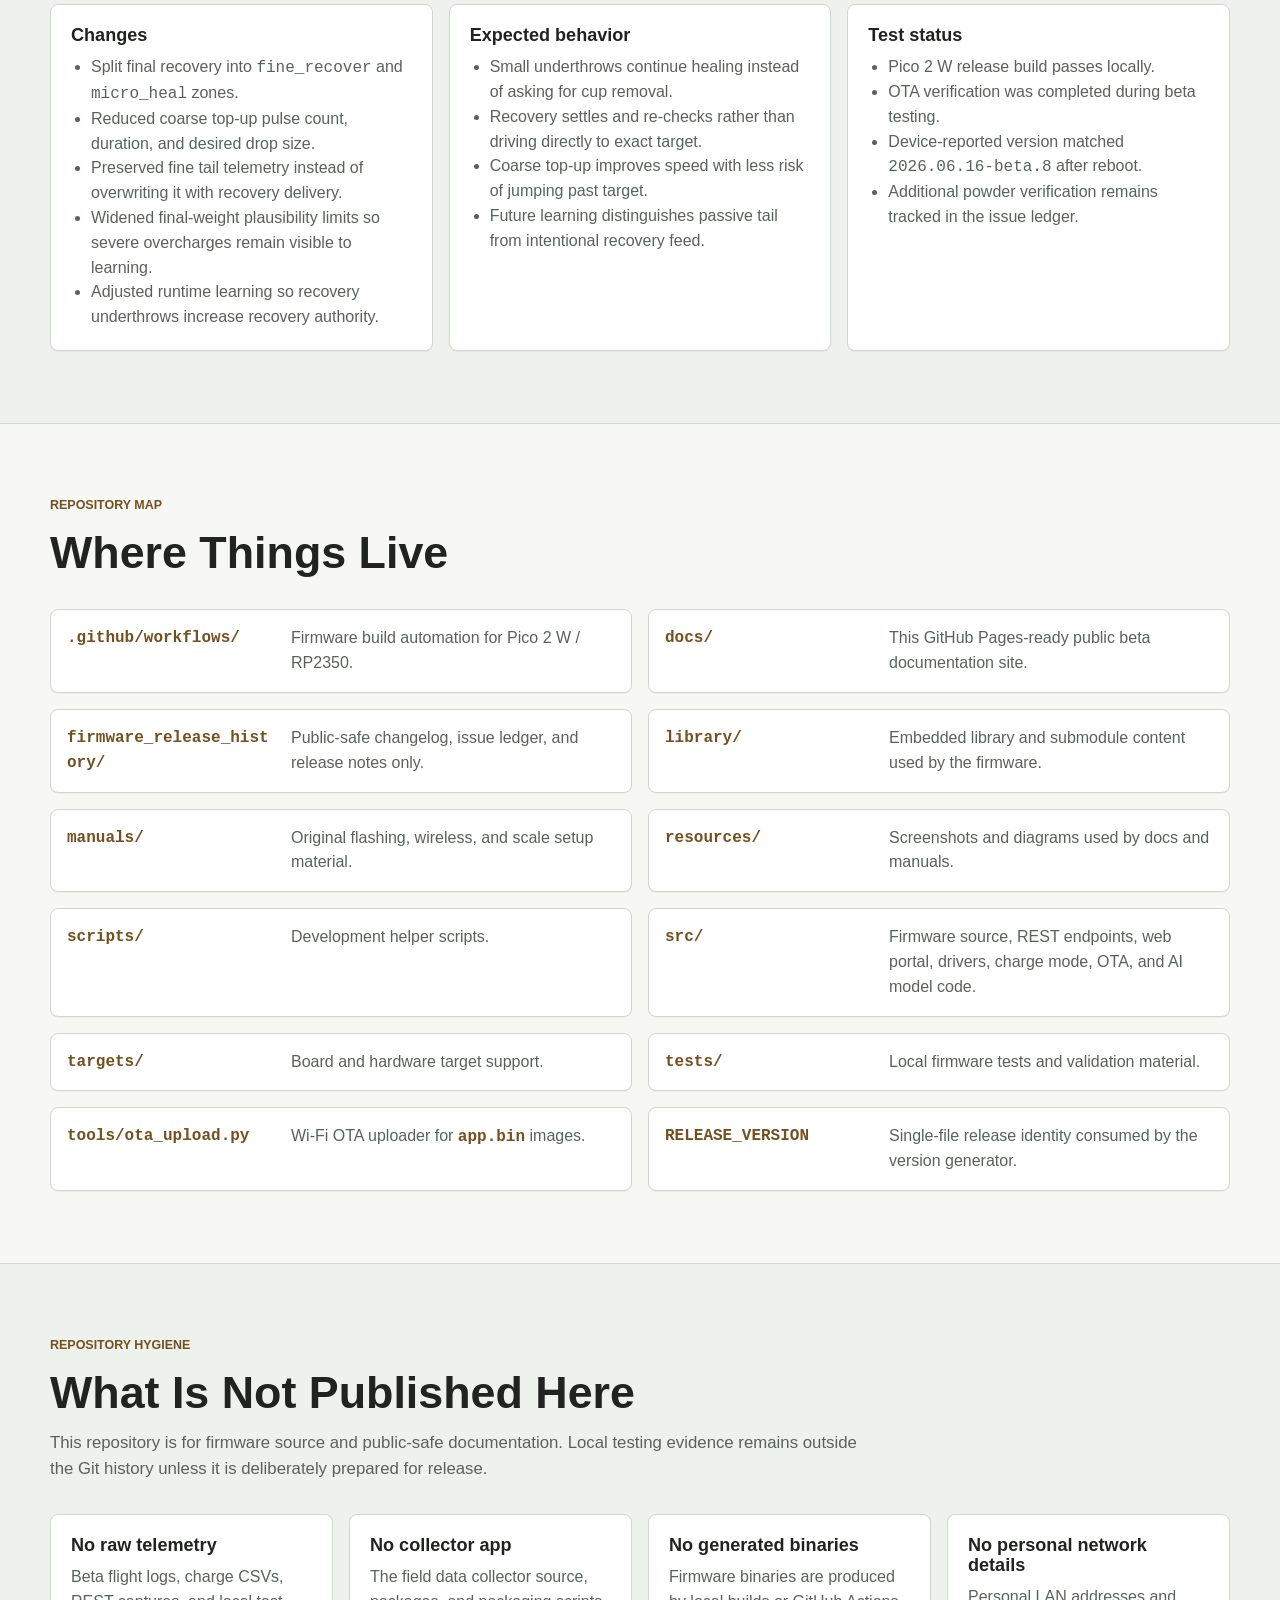
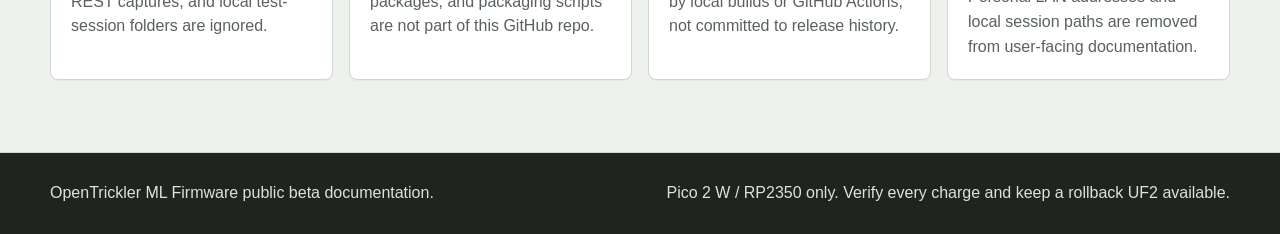
==== commit 99342259: "Prepare repository for public beta release" ====
--- a/docs/index.html
+++ b/docs/index.html
@@ -4,7 +4,7 @@
   <meta charset="utf-8">
   <meta name="viewport" content="width=device-width, initial-scale=1">
   <title>OpenTrickler ML Firmware</title>
-  <meta name="description" content="Private beta documentation for the OpenTrickler Pico 2 W / RP2350 ML firmware branch.">
+  <meta name="description" content="Public beta documentation for the OpenTrickler Pico 2 W / RP2350 ML firmware branch.">
   <link rel="stylesheet" href="assets/site.css">
 </head>
 <body>
@@ -14,7 +14,7 @@
         <span class="brand-mark">OT</span>
         <span>
           <strong>OpenTrickler ML Firmware</strong>
-          <small>Pico 2 W / RP2350 private beta</small>
+          <small>Pico 2 W / RP2350 public beta</small>
         </span>
       </a>
       <div class="nav-links">
@@ -32,7 +32,7 @@
     <section class="hero section-band">
       <div class="section-inner hero-grid">
         <div class="hero-copy">
-          <p class="eyebrow">Current private beta: 2026.06.16-beta.8</p>
+          <p class="eyebrow">Current public beta: 2026.06.16-beta.8</p>
           <h1>Adaptive OpenTrickler firmware for profile-aware powder flow learning.</h1>
           <p class="lede">
             This branch adds flow characterization, machine calibration, runtime learning, steering controls,
@@ -45,7 +45,7 @@
           <dl class="hero-stats" aria-label="Firmware summary">
             <div><dt>Target</dt><dd>Pico 2 W / RP2350</dd></div>
             <div><dt>Interface</dt><dd>Mini 12864, Wi-Fi, REST</dd></div>
-            <div><dt>Status</dt><dd>Early private beta</dd></div>
+            <div><dt>Status</dt><dd>Early public beta</dd></div>
           </dl>
         </div>
         <figure class="device-panel">
@@ -75,10 +75,10 @@
           </p>
         </div>
         <div>
-          <h2>Private For Now</h2>
-          <p>
-            Keep the repository private while firmware behavior, safety notes, and release packaging are being
-            reviewed. Do not enable public GitHub Pages until the beta is ready for external release.
+          <h2>Public Beta Release</h2>
+          <p>
+            This release is public so builders can inspect the source, download the UF2, and test carefully.
+            Treat it as early beta firmware until more powder validation is complete.
           </p>
         </div>
       </div>
@@ -126,7 +126,7 @@
           </article>
           <article class="feature-card">
             <h3>Clean beta repo</h3>
-            <p>Private logs, raw captures, collector tooling, generated binaries, and comparison dumps are excluded.</p>
+            <p>Field logs, raw captures, collector tooling, generated binaries, and comparison dumps are excluded.</p>
           </article>
         </div>
       </div>
@@ -551,7 +551,7 @@
             <h3>Test status</h3>
             <ul>
               <li>Pico 2 W release build passes locally.</li>
-              <li>Private OTA verification was completed during beta testing.</li>
+              <li>OTA verification was completed during beta testing.</li>
               <li>Device-reported version matched <code>2026.06.16-beta.8</code> after reboot.</li>
               <li>Additional powder verification remains tracked in the issue ledger.</li>
             </ul>
@@ -568,7 +568,7 @@
         </div>
         <div class="repo-grid">
           <div><code>.github/workflows/</code><span>Firmware build automation for Pico 2 W / RP2350.</span></div>
-          <div><code>docs/</code><span>This GitHub Pages-ready private beta documentation site.</span></div>
+          <div><code>docs/</code><span>This GitHub Pages-ready public beta documentation site.</span></div>
           <div><code>firmware_release_history/</code><span>Public-safe changelog, issue ledger, and release notes only.</span></div>
           <div><code>library/</code><span>Embedded library and submodule content used by the firmware.</span></div>
           <div><code>manuals/</code><span>Original flashing, wireless, and scale setup material.</span></div>
@@ -596,7 +596,7 @@
         <div class="feature-grid">
           <article class="feature-card">
             <h3>No raw telemetry</h3>
-            <p>Private flight logs, charge CSVs, REST captures, and local test-session folders are ignored.</p>
+            <p>Beta flight logs, charge CSVs, REST captures, and local test-session folders are ignored.</p>
           </article>
           <article class="feature-card">
             <h3>No collector app</h3>
@@ -607,8 +607,8 @@
             <p>Firmware binaries are produced by local builds or GitHub Actions, not committed to release history.</p>
           </article>
           <article class="feature-card">
-            <h3>No private network details</h3>
-            <p>Personal LAN addresses and private session paths are removed from user-facing documentation.</p>
+            <h3>No personal network details</h3>
+            <p>Personal LAN addresses and local session paths are removed from user-facing documentation.</p>
           </article>
         </div>
       </div>
@@ -617,8 +617,8 @@
 
   <footer class="site-footer">
     <div class="section-inner footer-grid">
-      <p>OpenTrickler ML Firmware private beta documentation.</p>
-      <p>Keep private until beta behavior, safety notes, and release packaging are reviewed.</p>
+      <p>OpenTrickler ML Firmware public beta documentation.</p>
+      <p>Pico 2 W / RP2350 only. Verify every charge and keep a rollback UF2 available.</p>
     </div>
   </footer>
 </body>
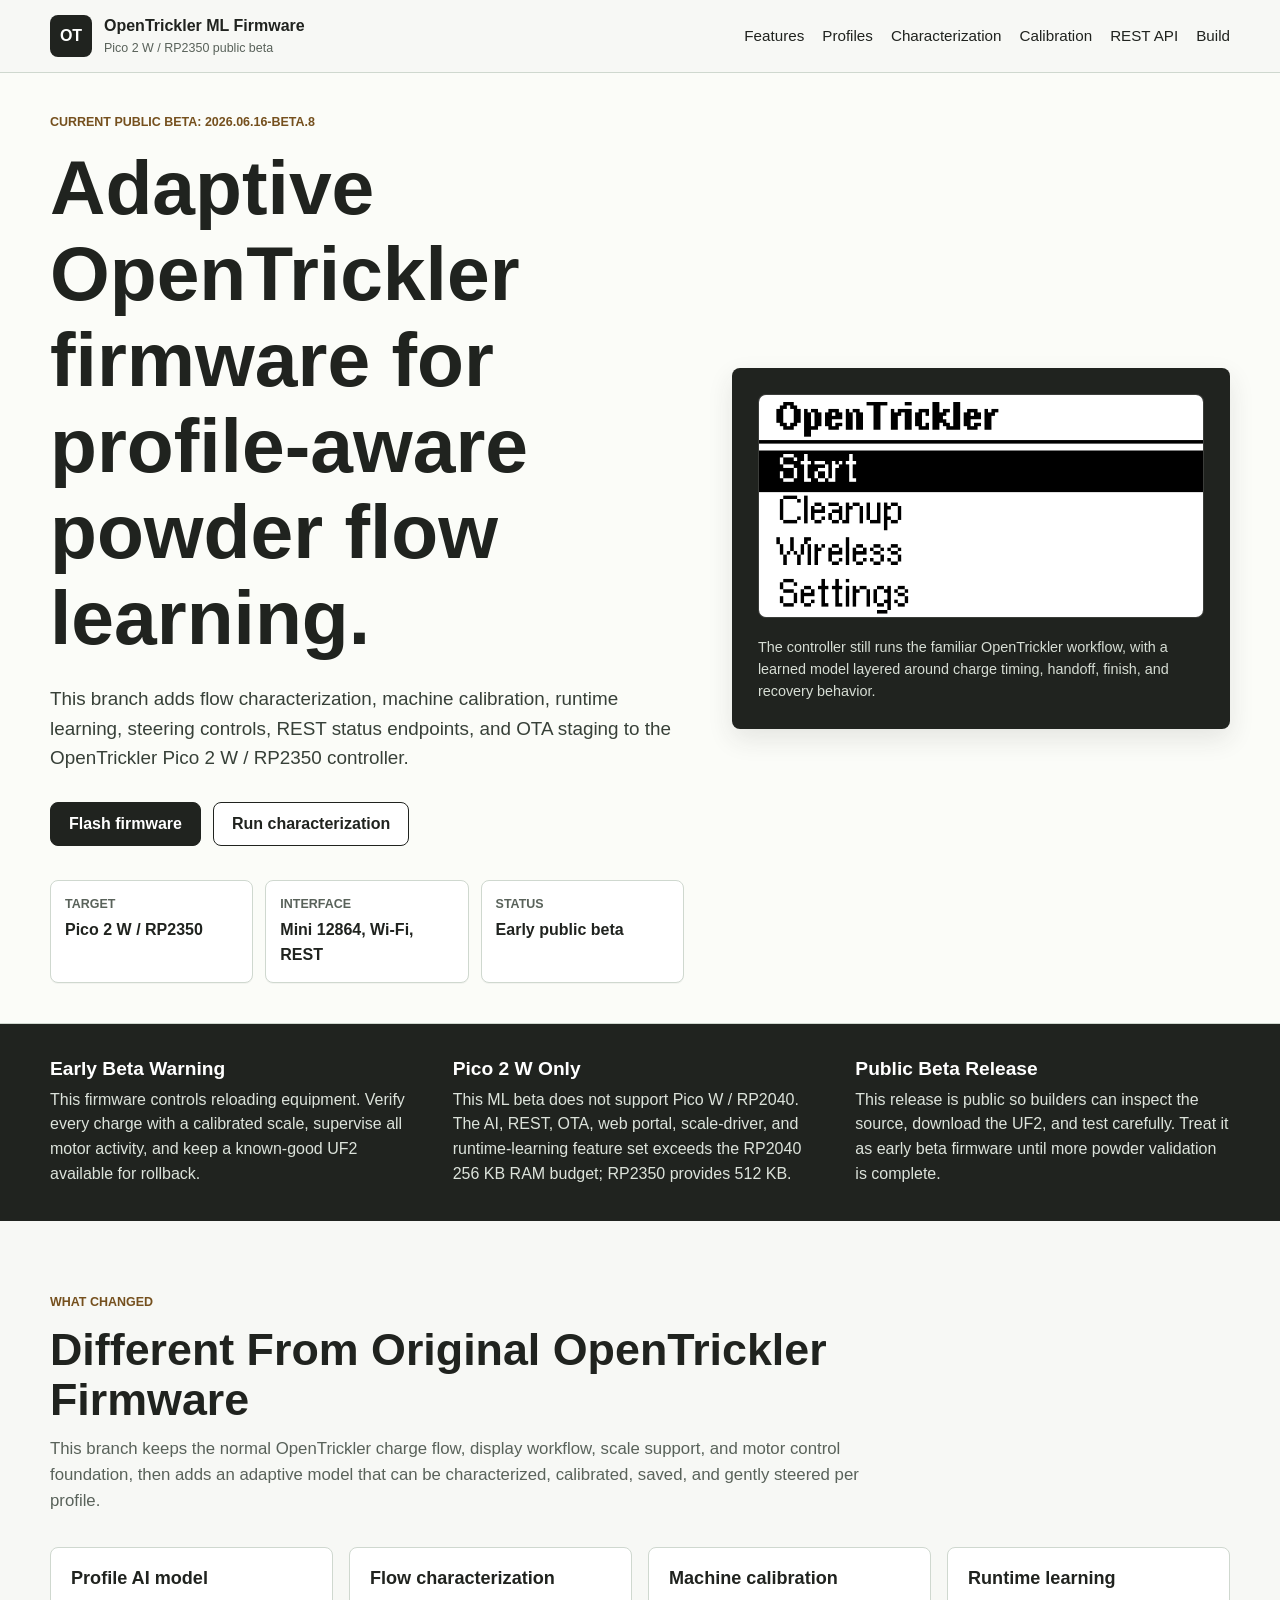
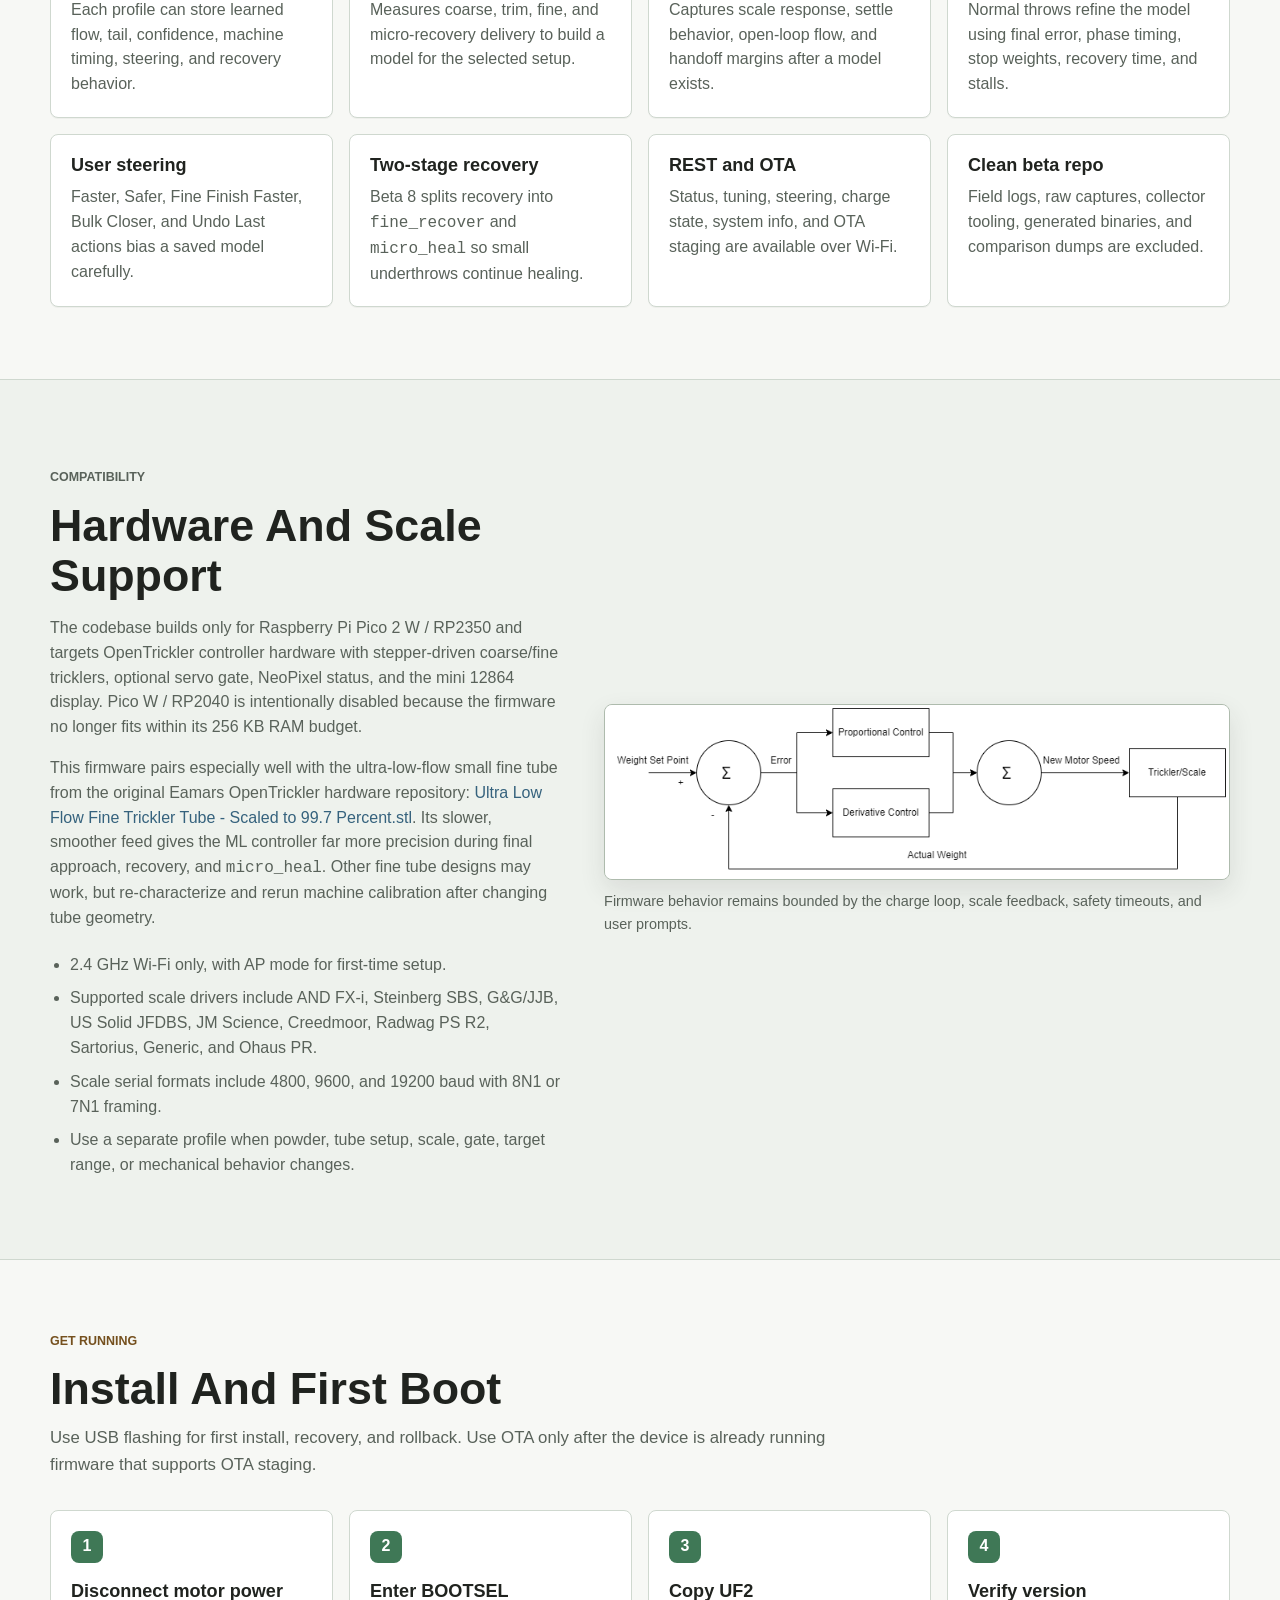
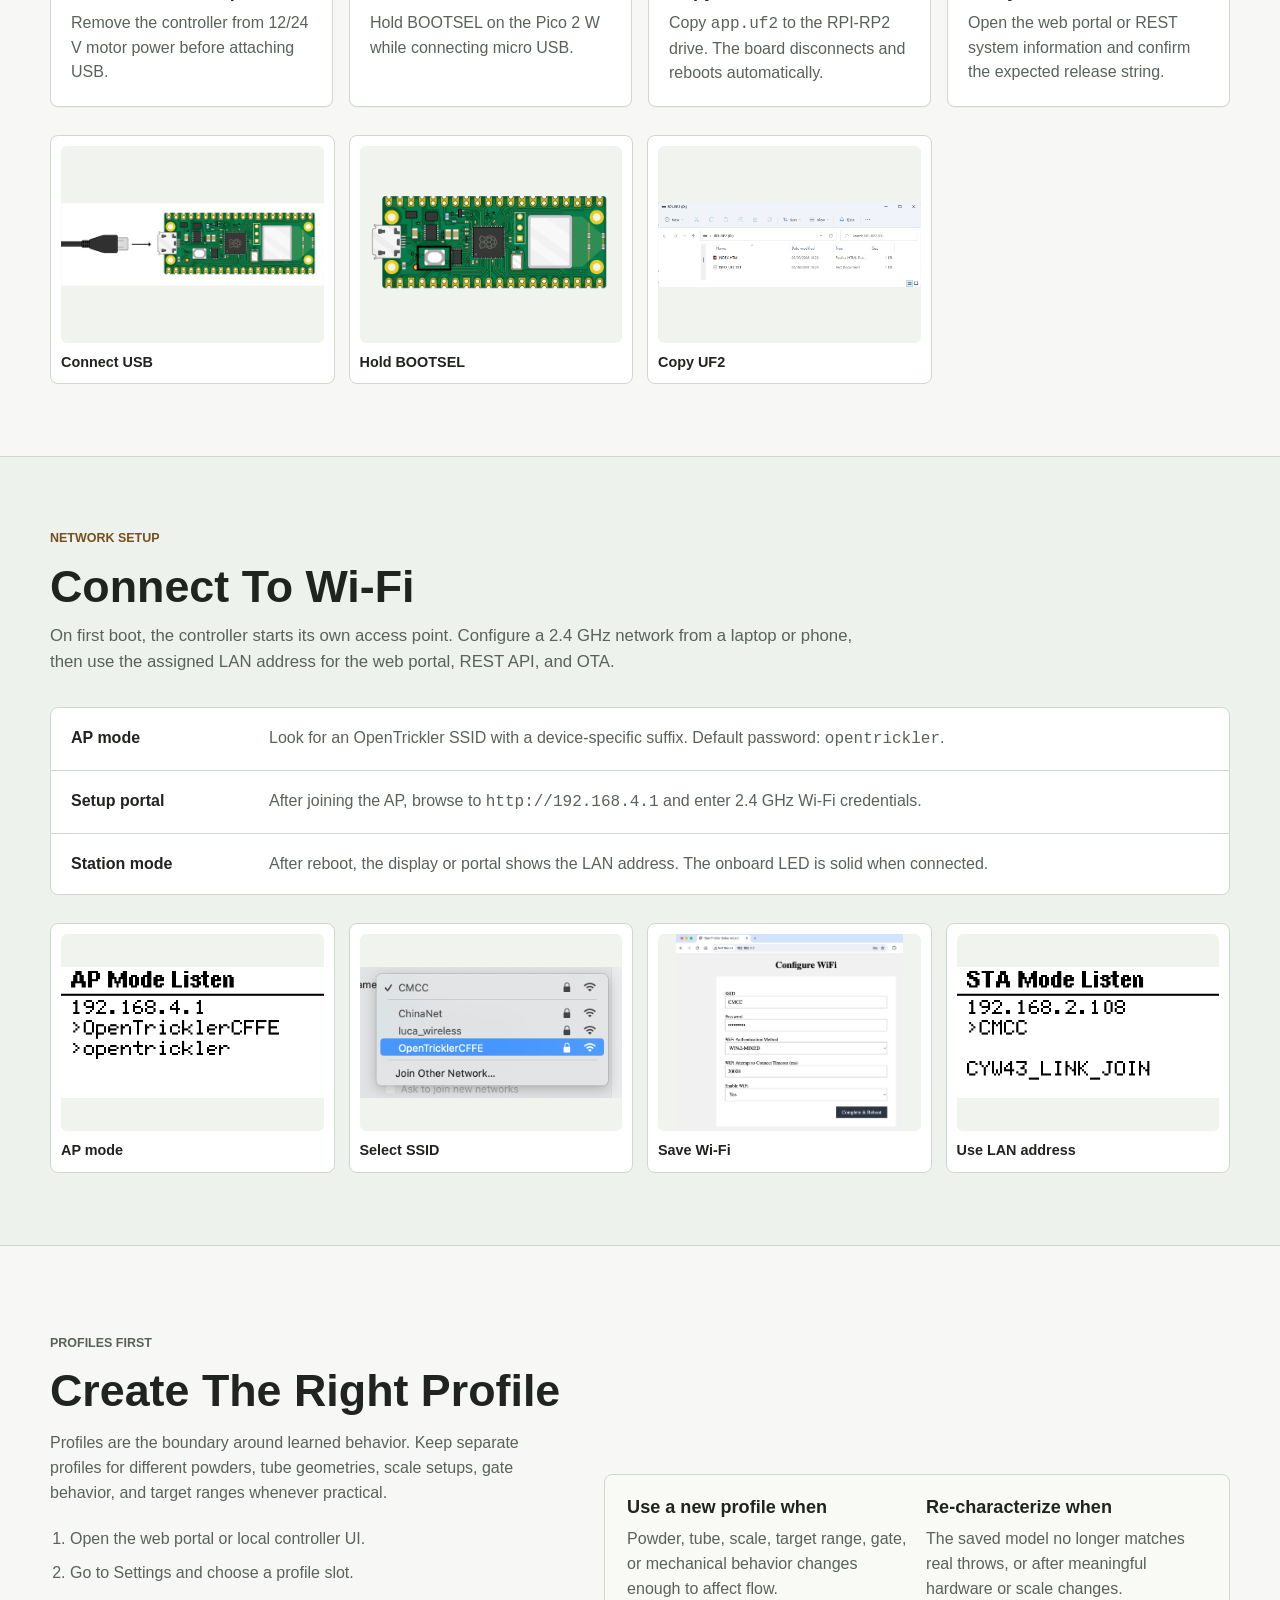
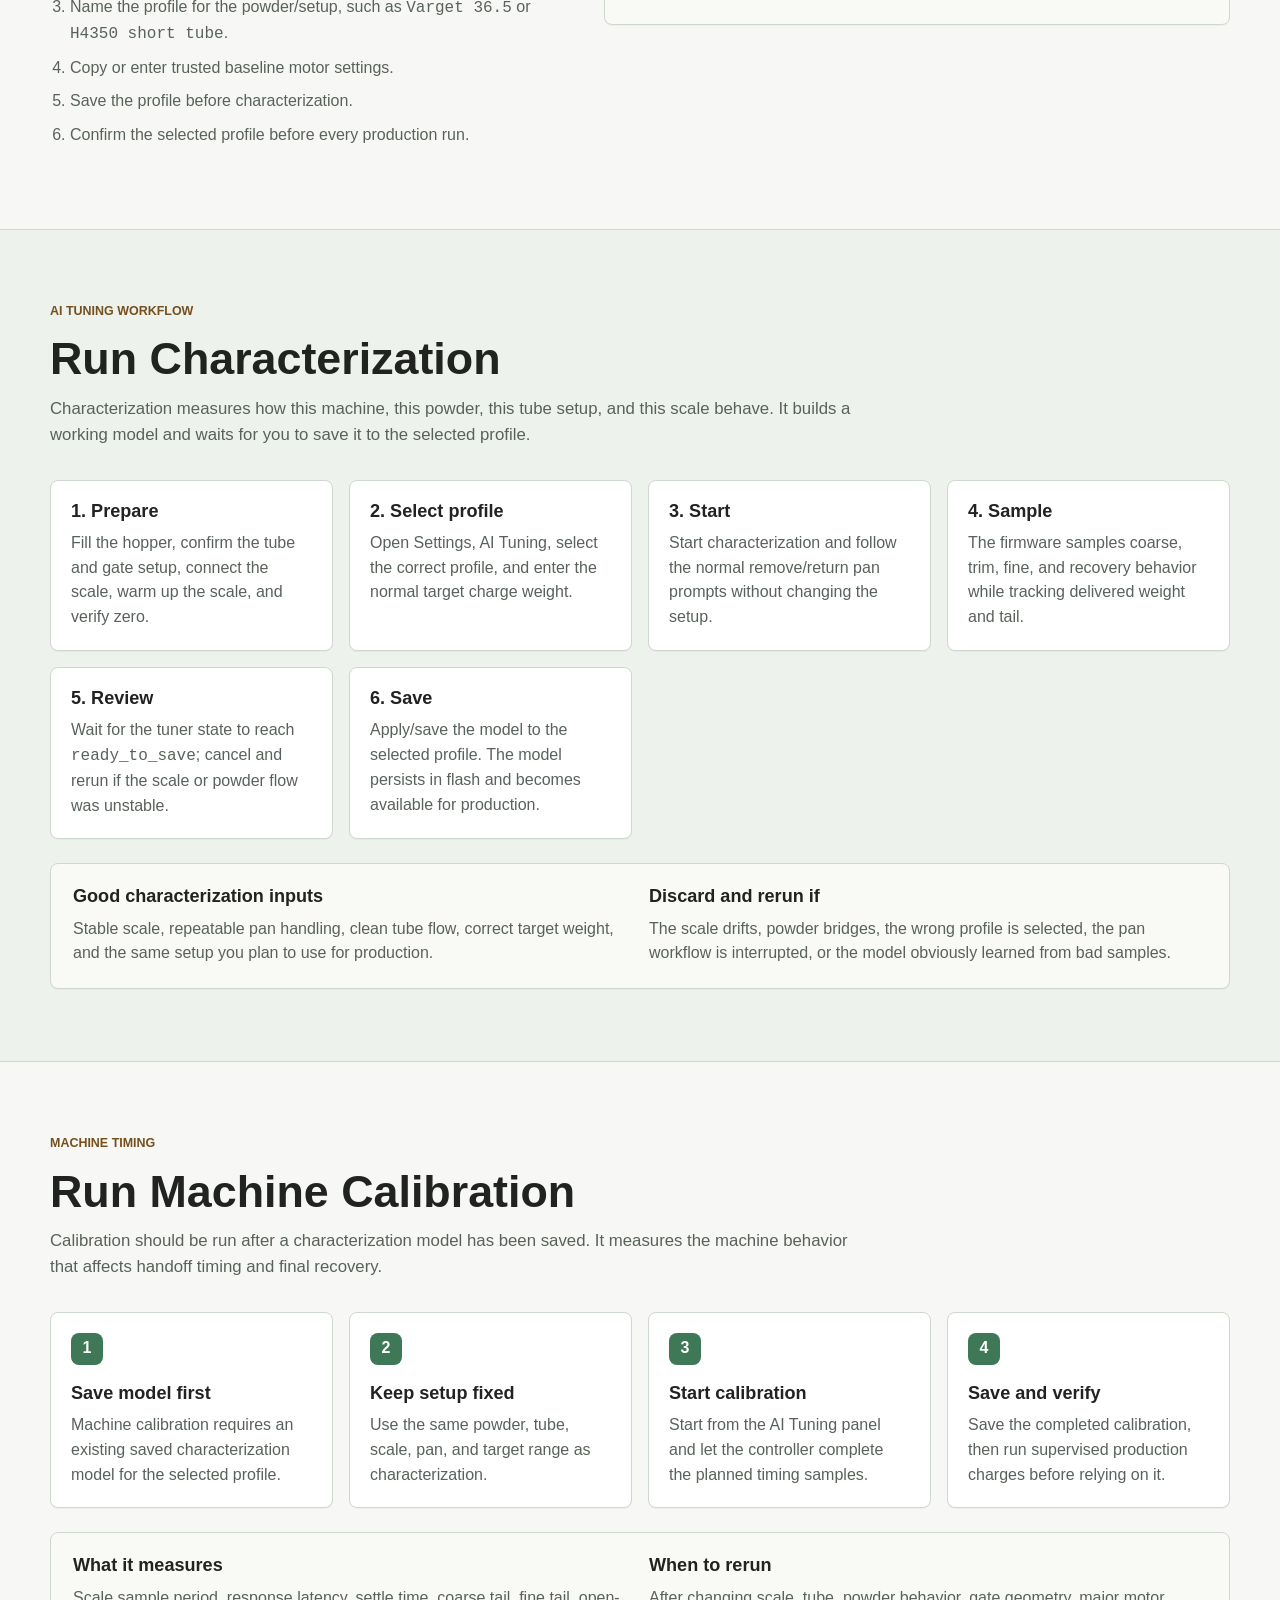
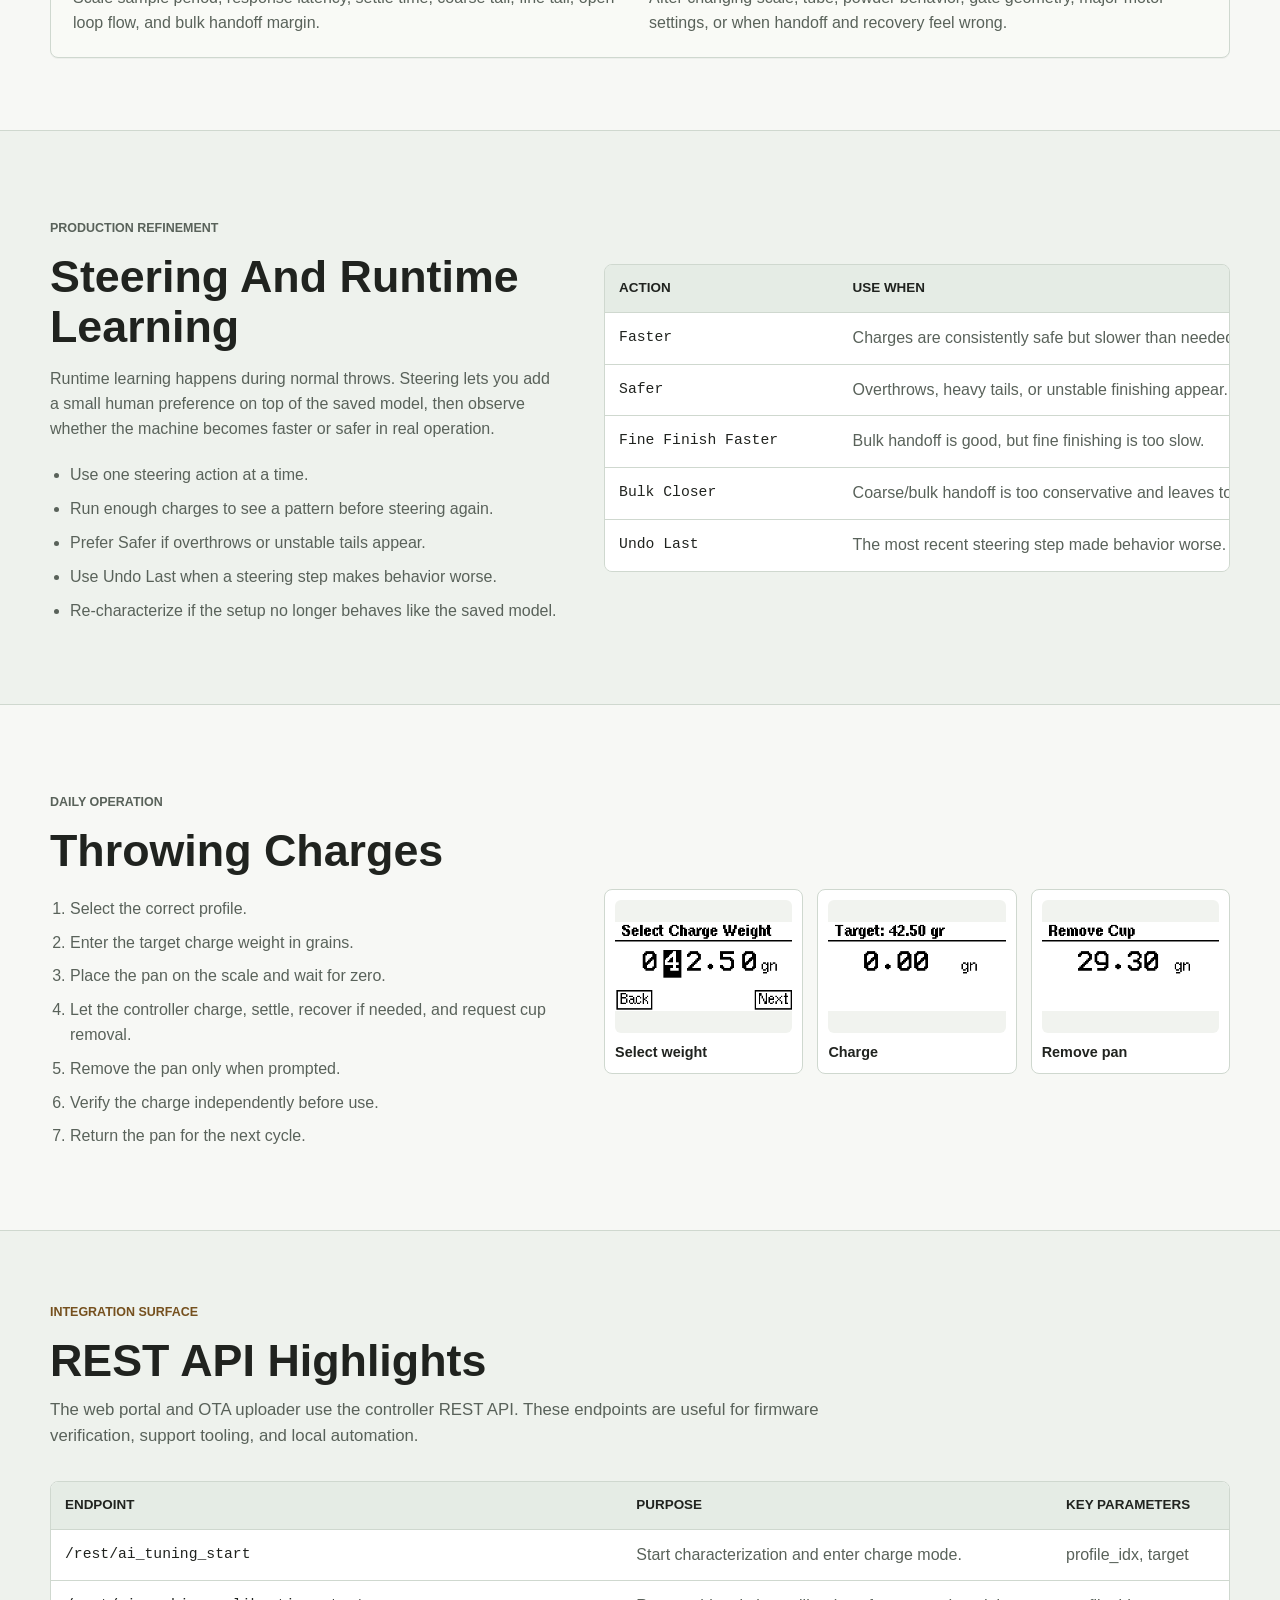
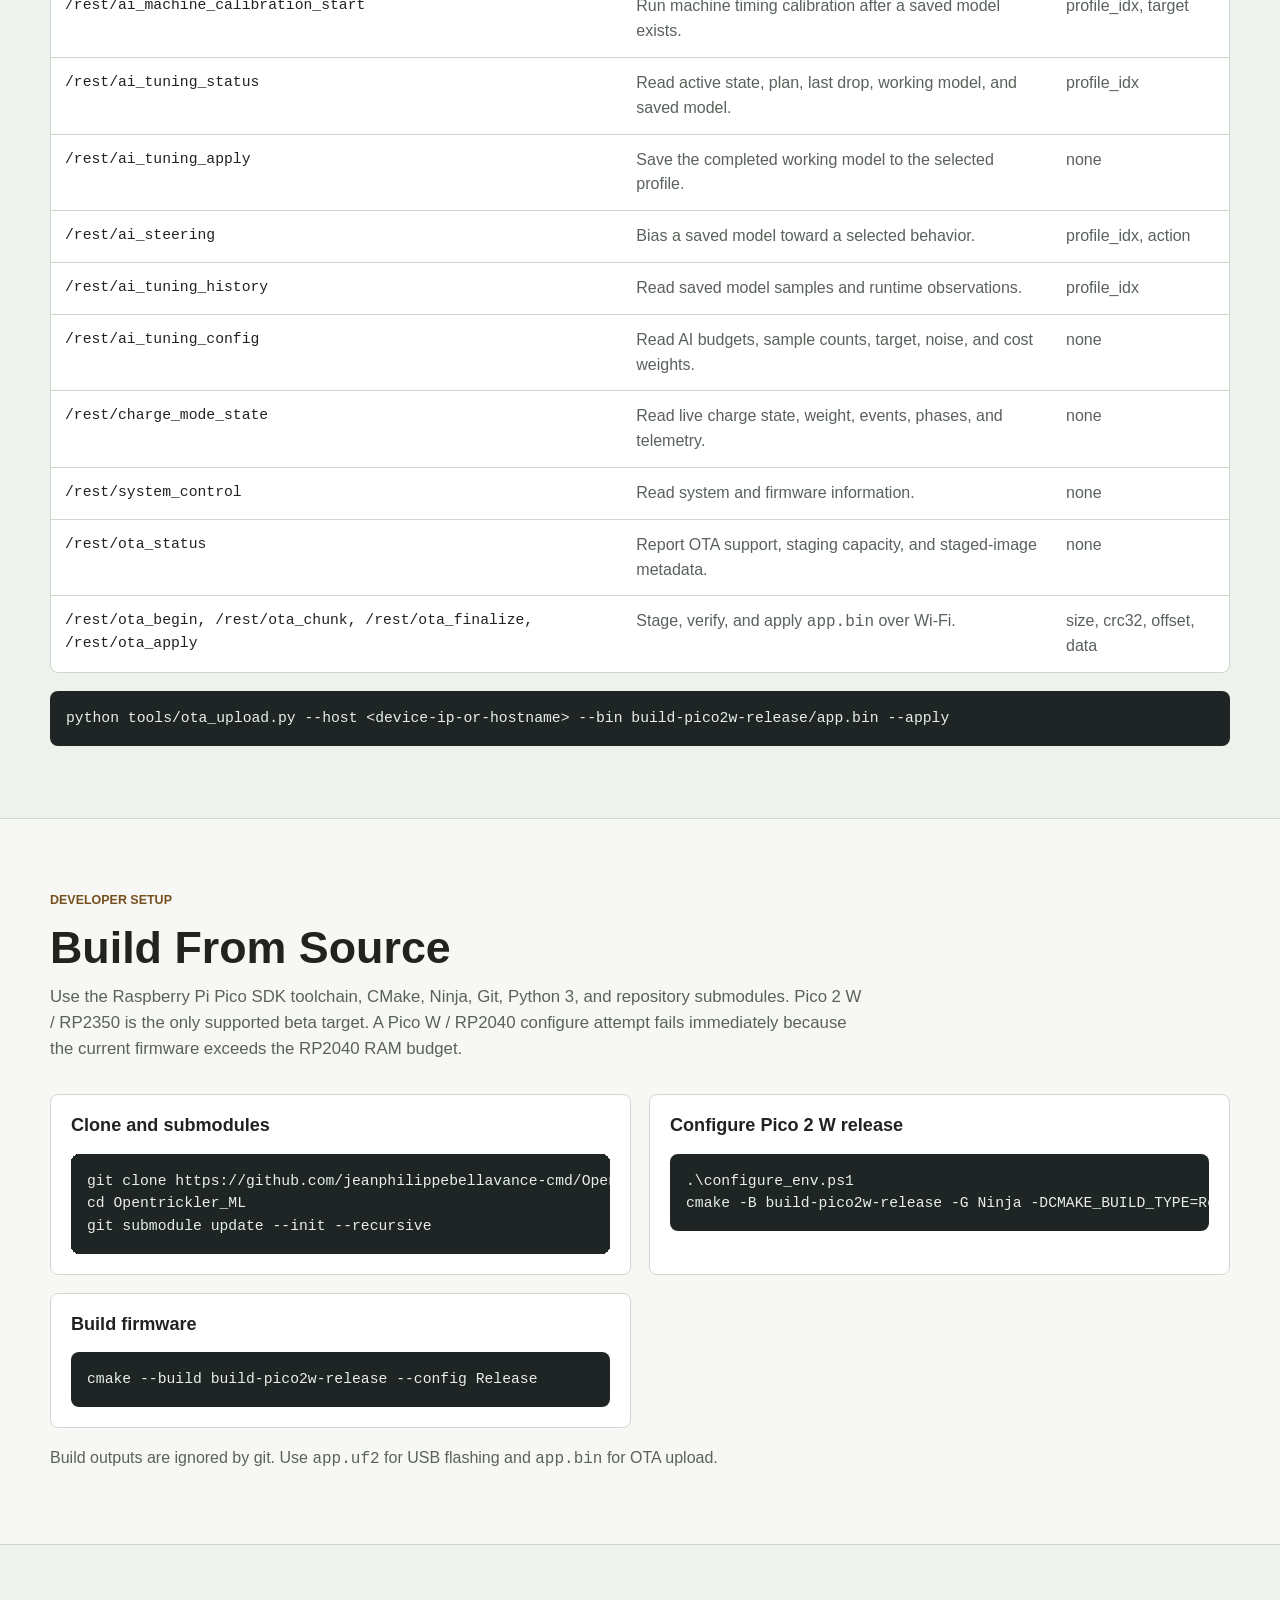
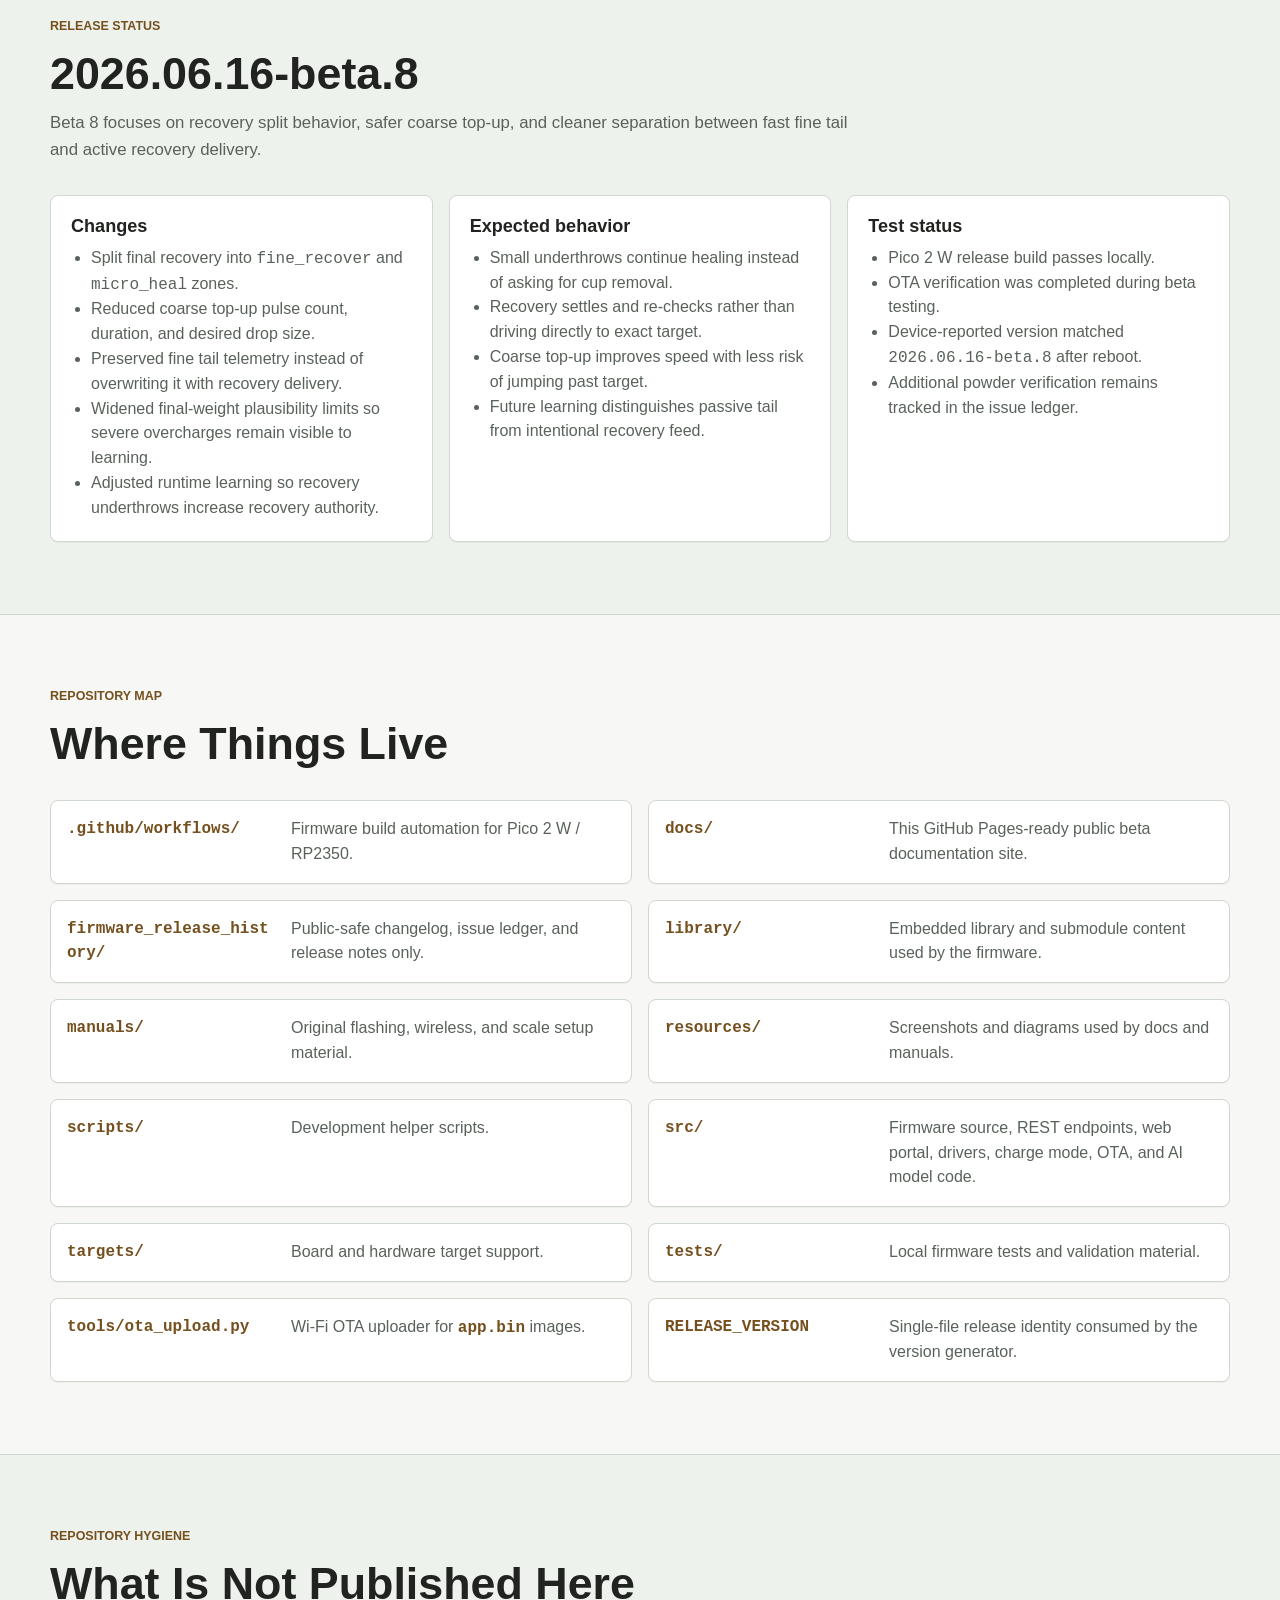
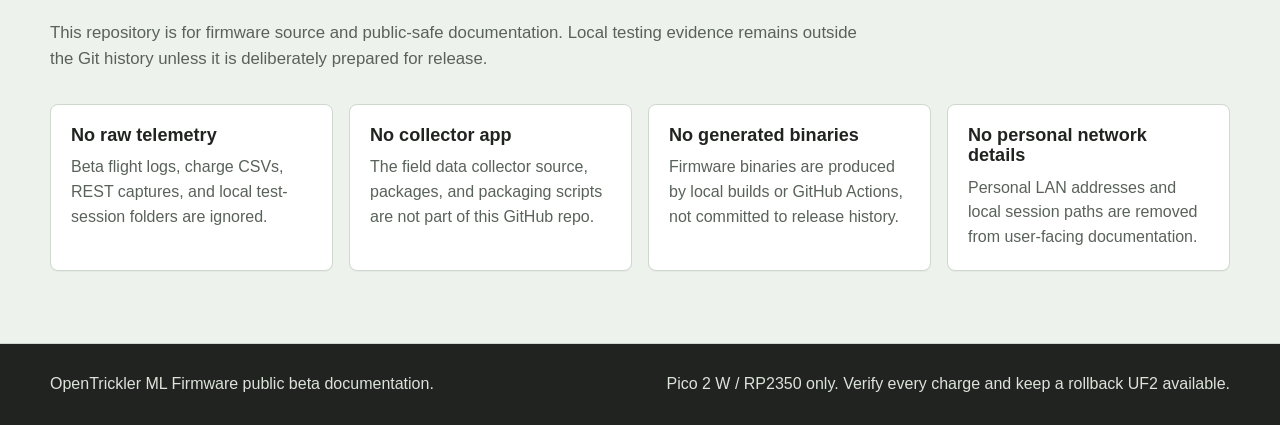
==== commit d1ba381f: "Add fine tube recommendation" ====
--- a/docs/index.html
+++ b/docs/index.html
@@ -143,6 +143,14 @@
             mini 12864 display. Pico W / RP2040 is intentionally disabled because the firmware no longer fits
             within its 256 KB RAM budget.
           </p>
+          <p>
+            This firmware pairs especially well with the ultra-low-flow small fine tube from the original Eamars
+            OpenTrickler hardware repository:
+            <a href="https://github.com/eamars/OpenTrickler/blob/main/STL/OpenTrickler/Ultra%20Low%20Flow%20Fine%20Trickler%20Tube%20-%20Scaled%20to%2099.7%20Percent.stl">Ultra Low Flow Fine Trickler Tube - Scaled to 99.7 Percent.stl</a>.
+            Its slower, smoother feed gives the ML controller far more precision during final approach, recovery,
+            and <code>micro_heal</code>. Other fine tube designs may work, but re-characterize and rerun machine
+            calibration after changing tube geometry.
+          </p>
           <ul class="check-list">
             <li>2.4 GHz Wi-Fi only, with AP mode for first-time setup.</li>
             <li>Supported scale drivers include AND FX-i, Steinberg SBS, G&amp;G/JJB, US Solid JFDBS, JM Science, Creedmoor, Radwag PS R2, Sartorius, Generic, and Ohaus PR.</li>
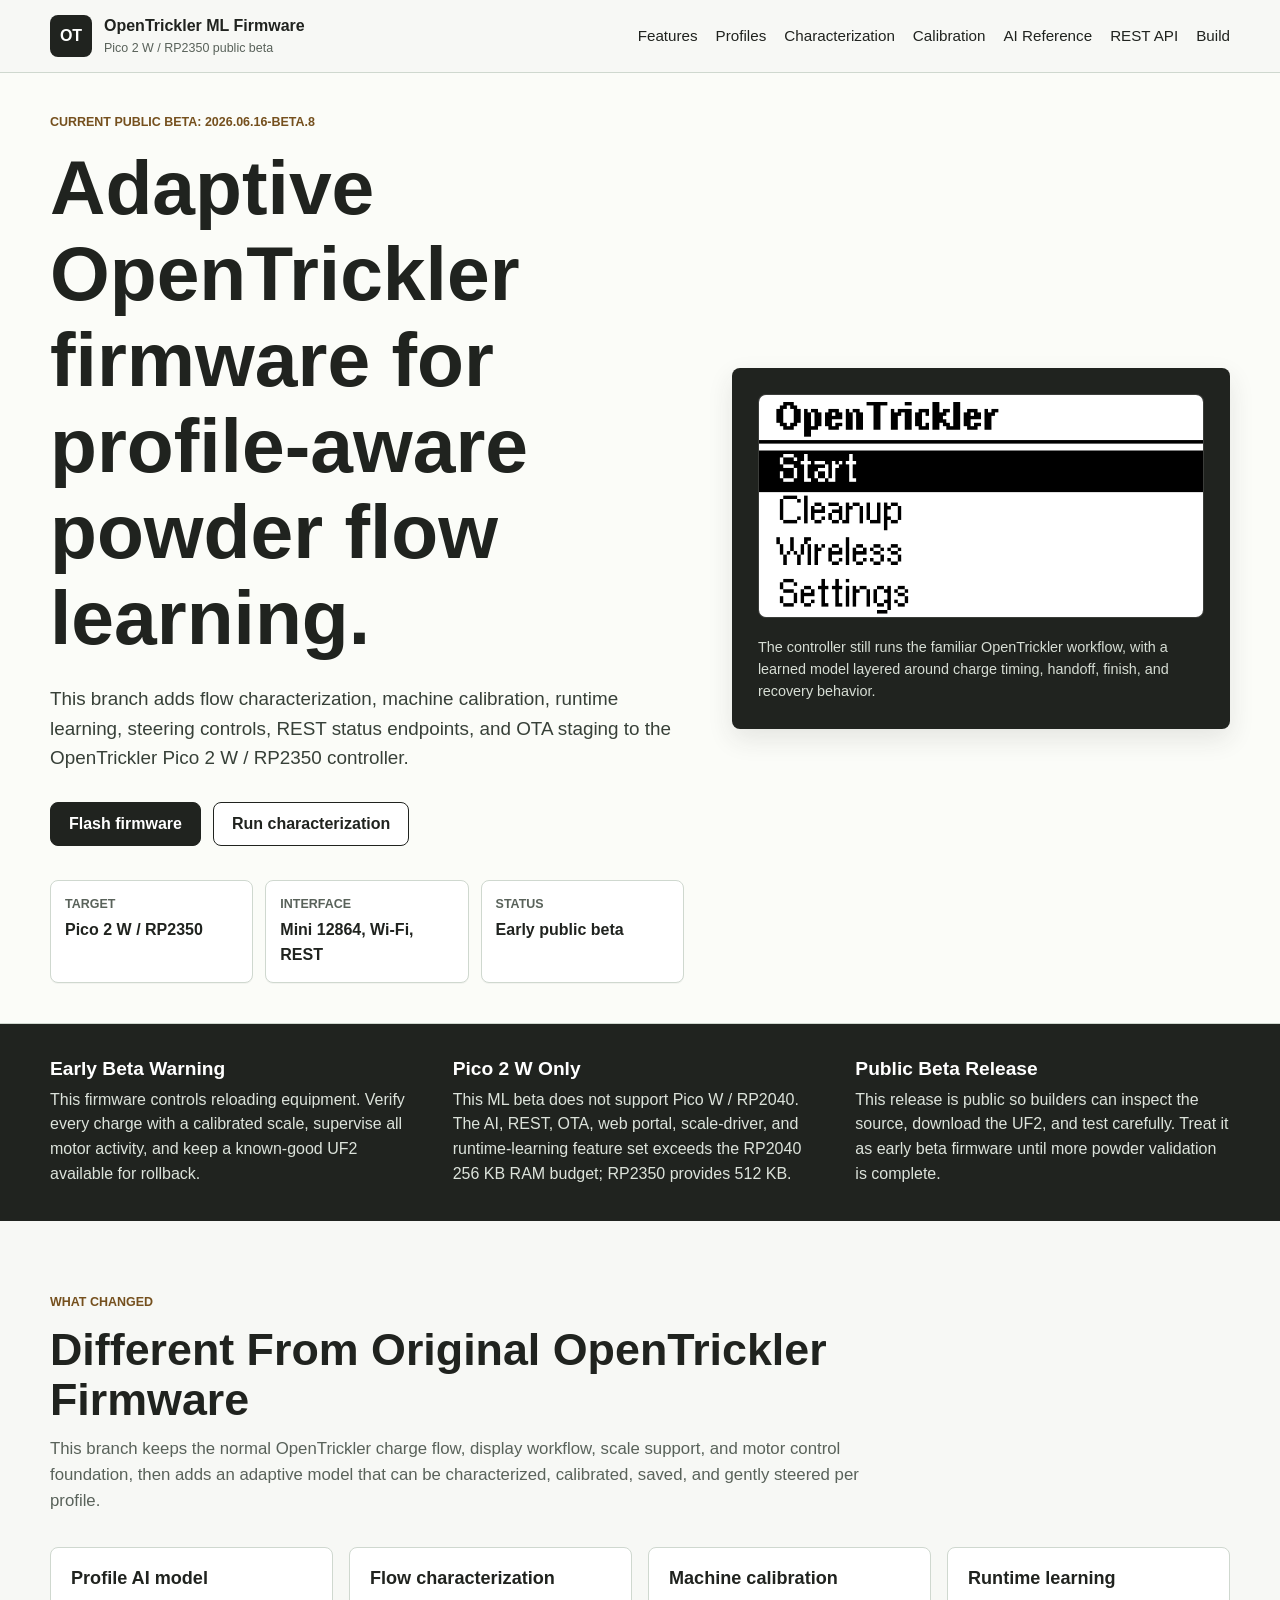
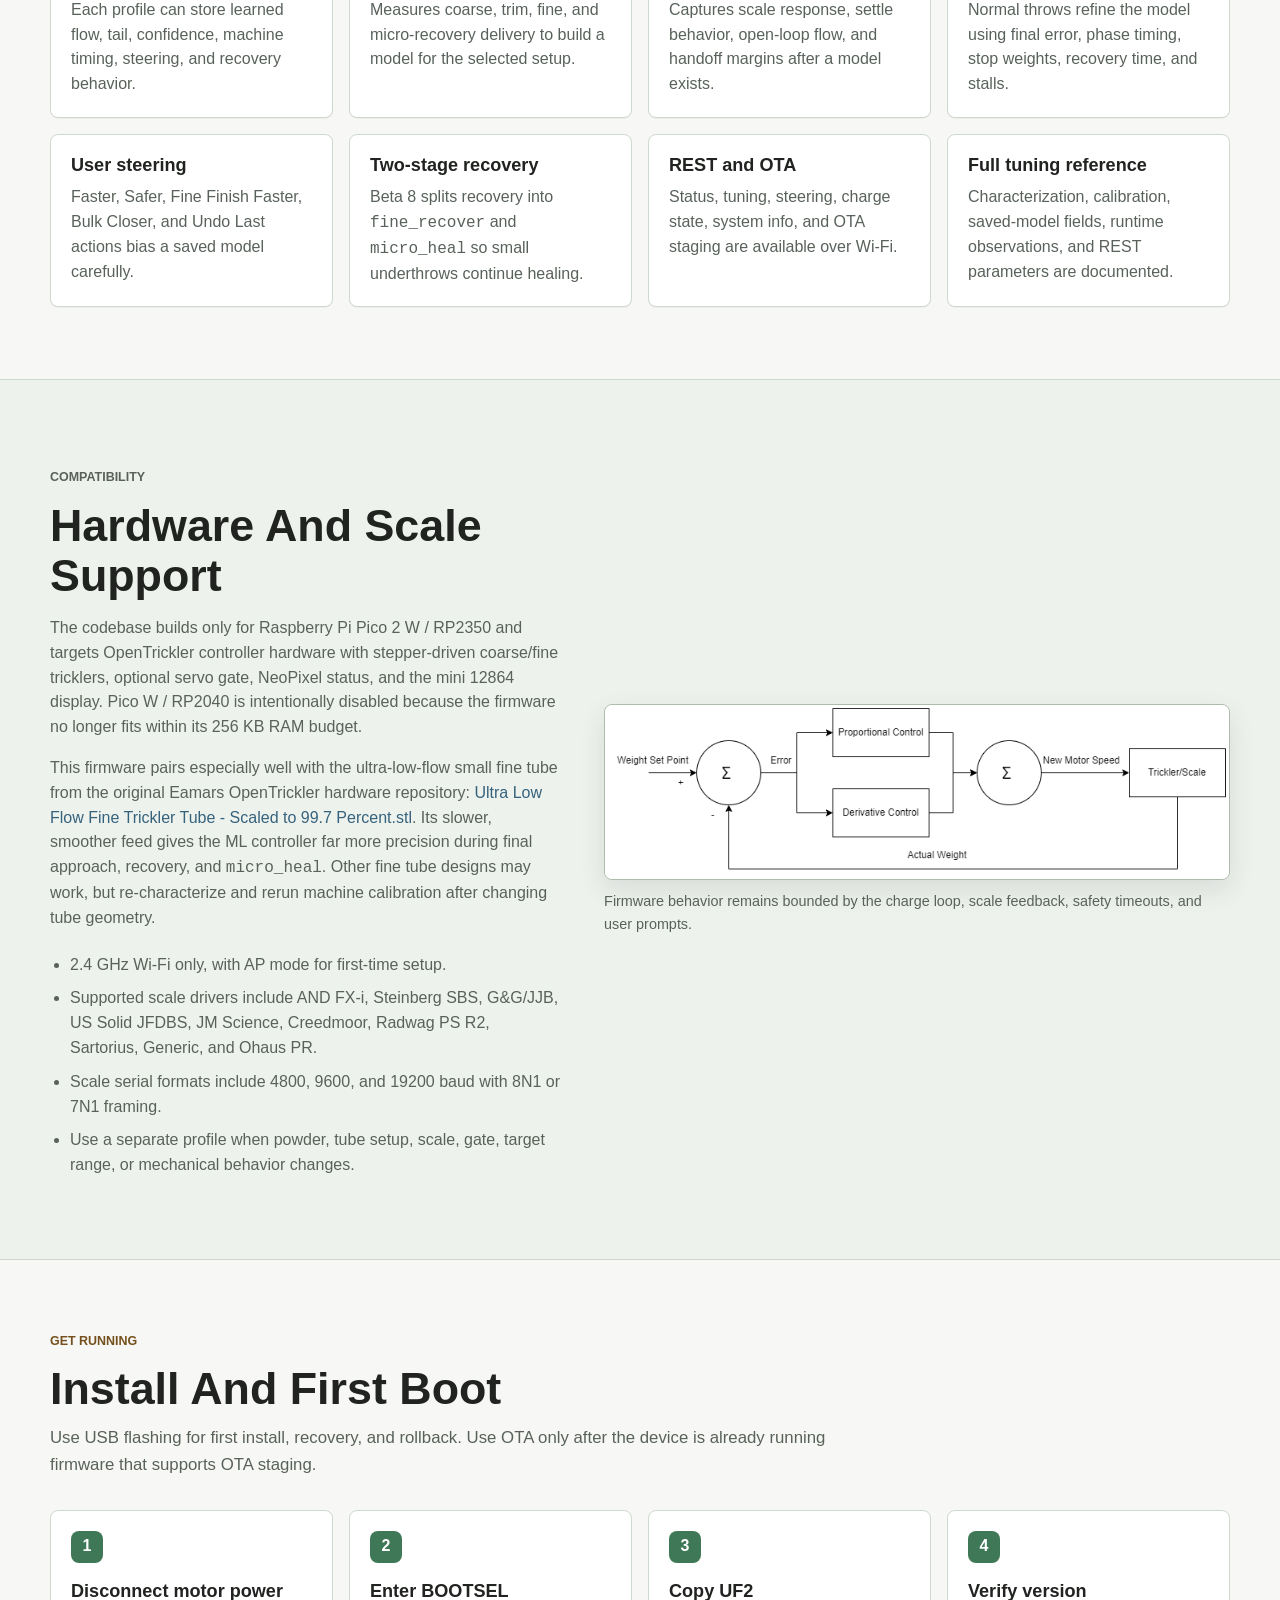
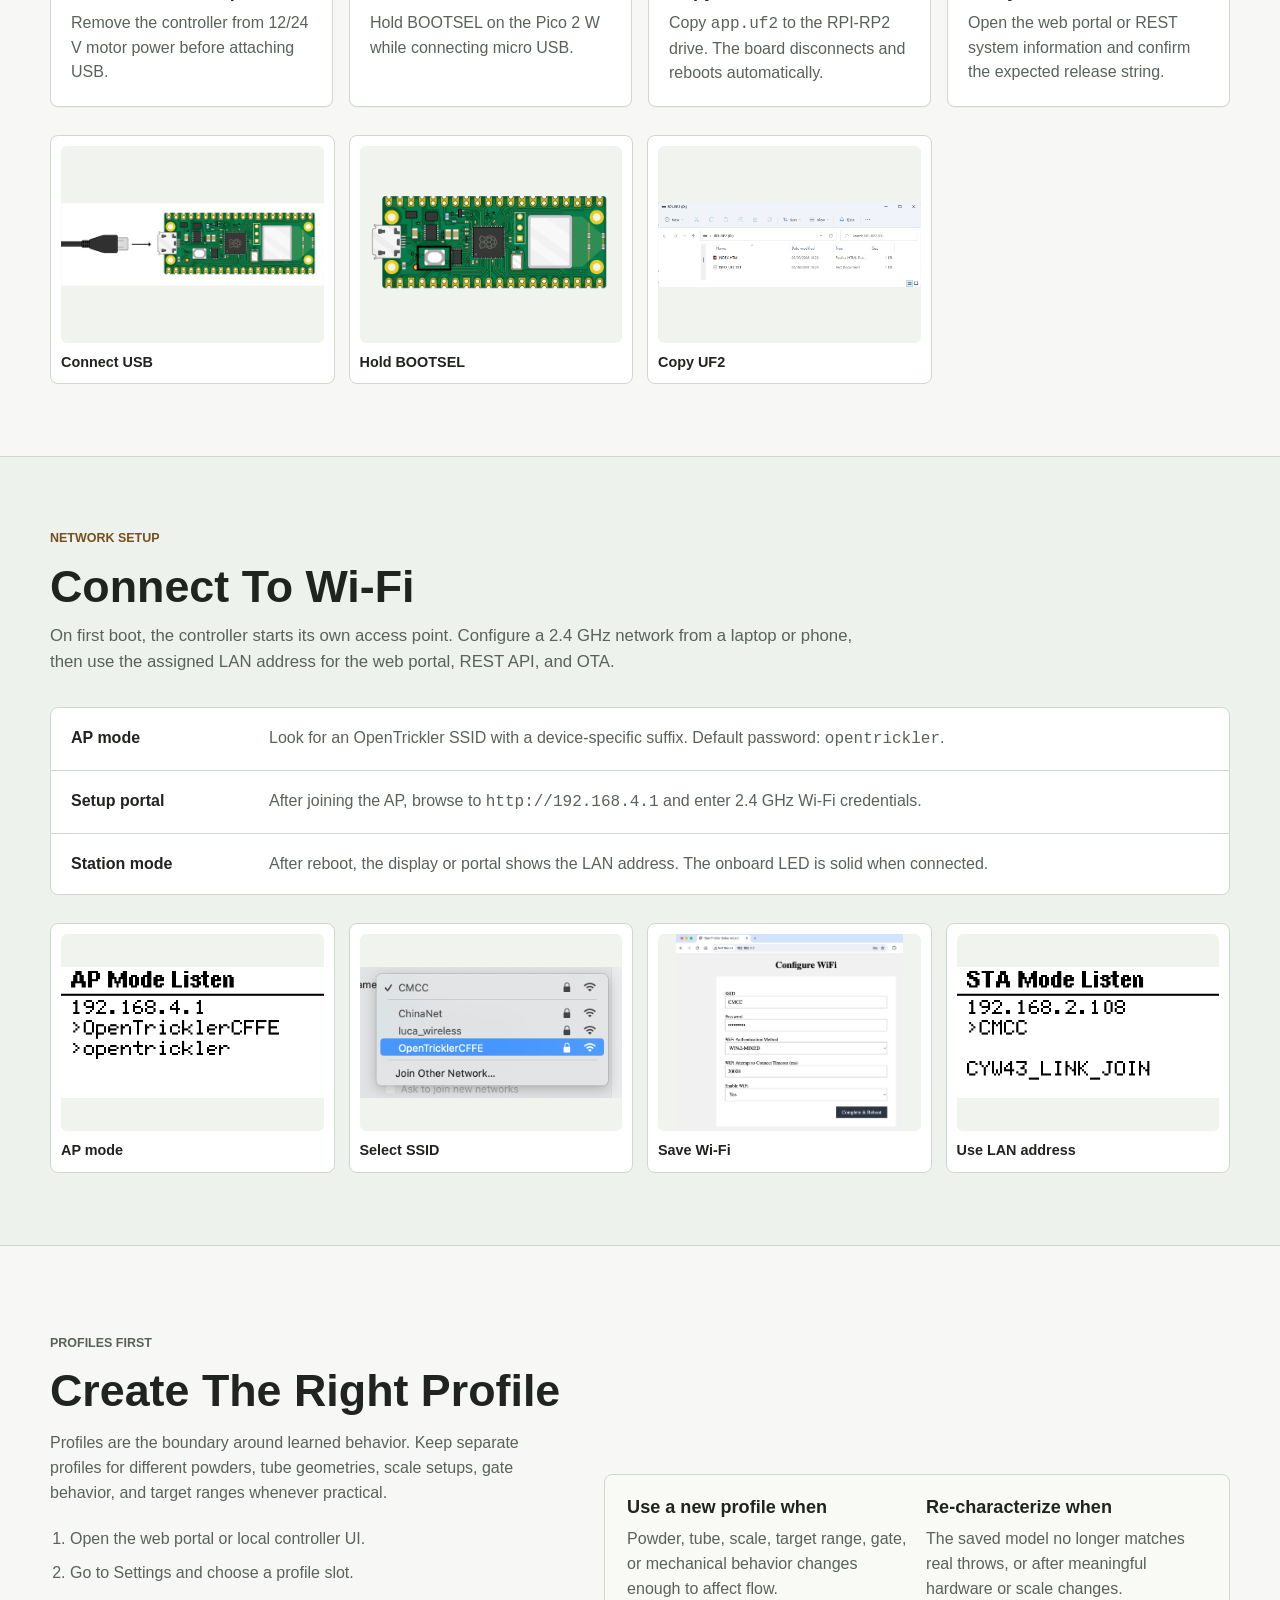
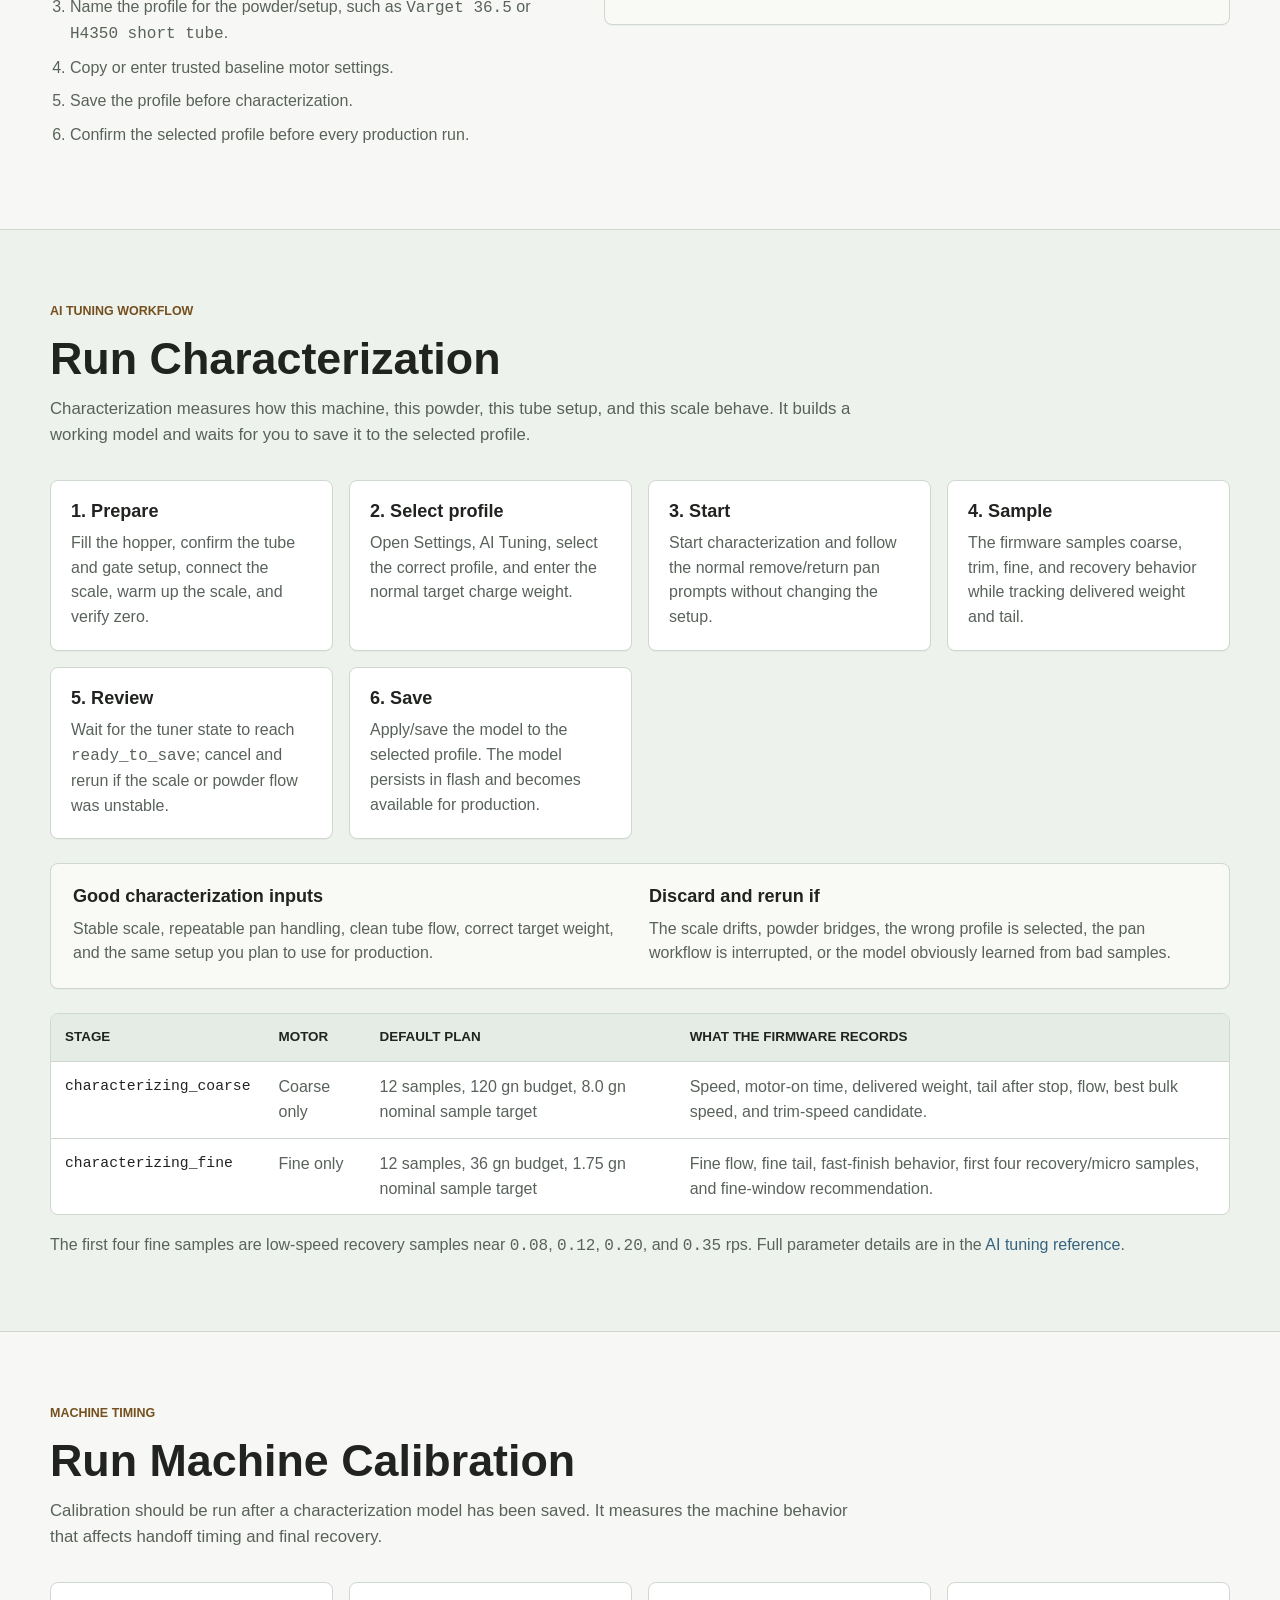
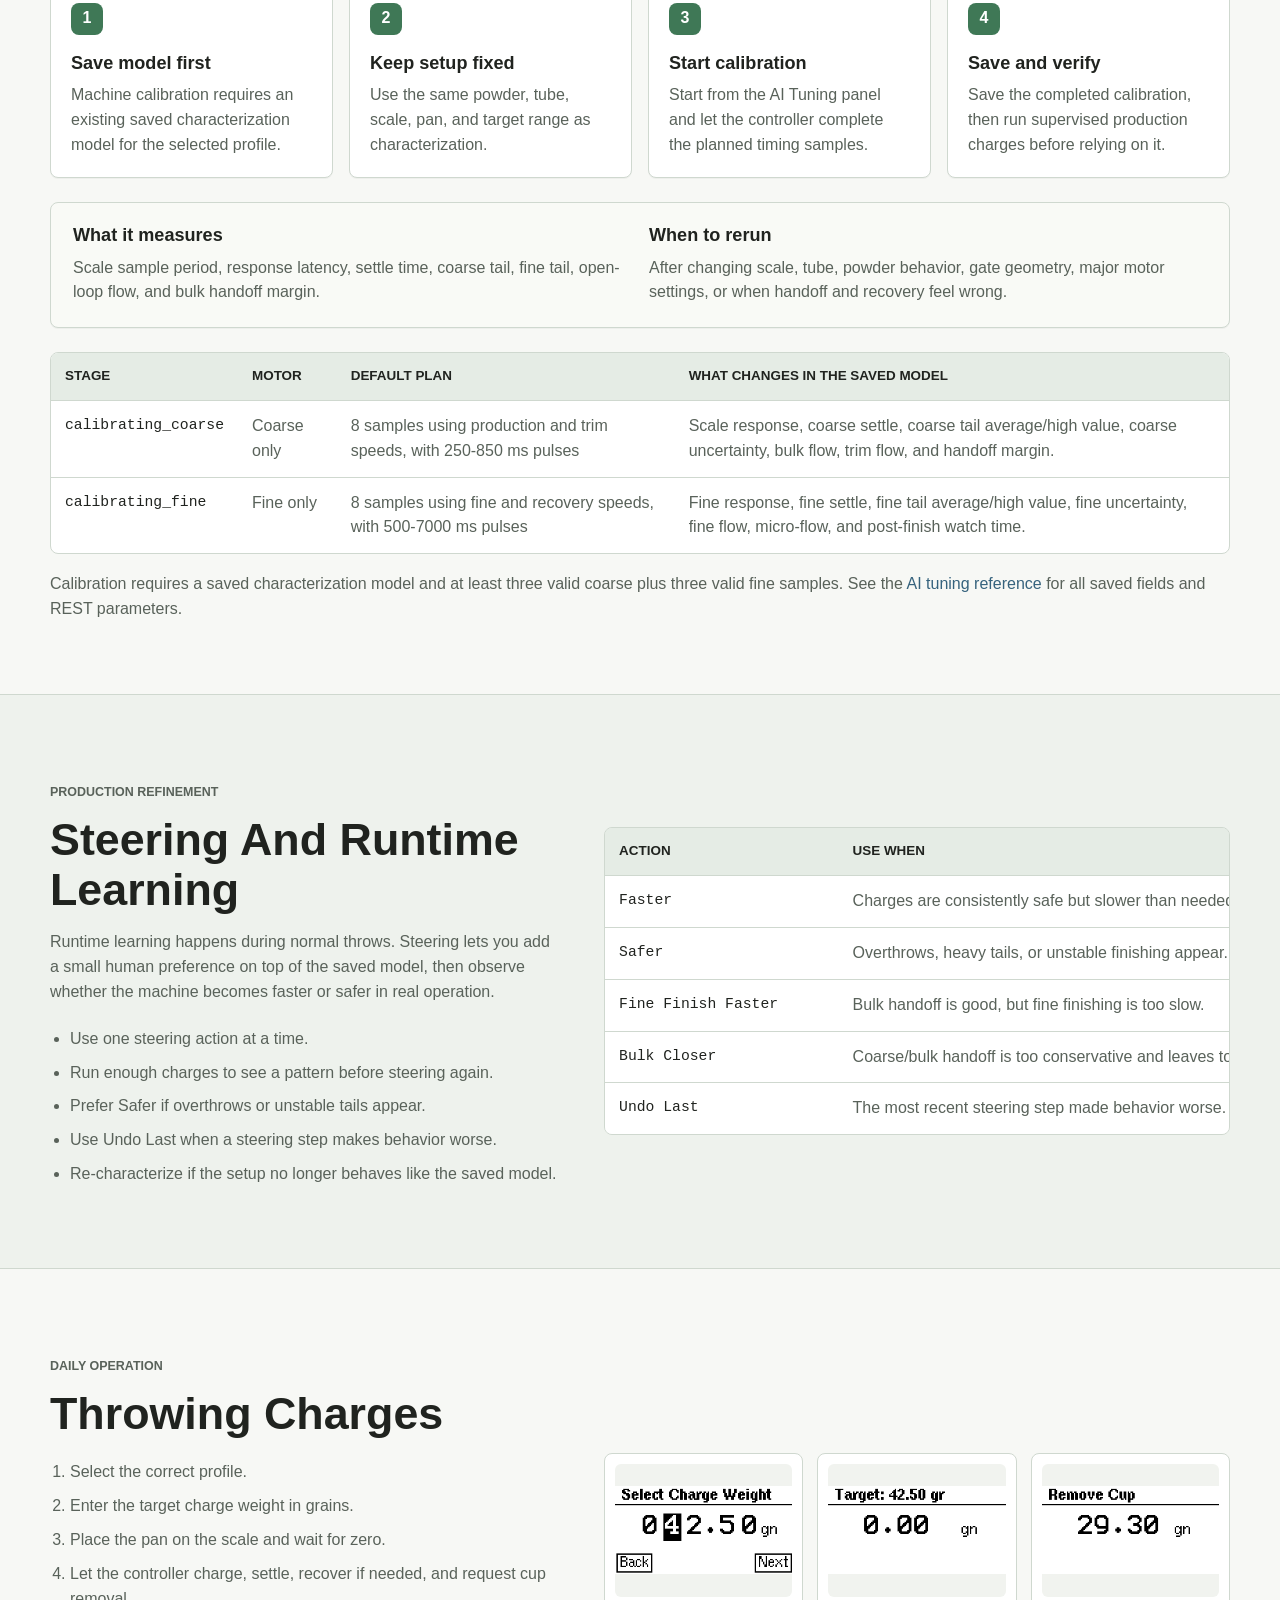
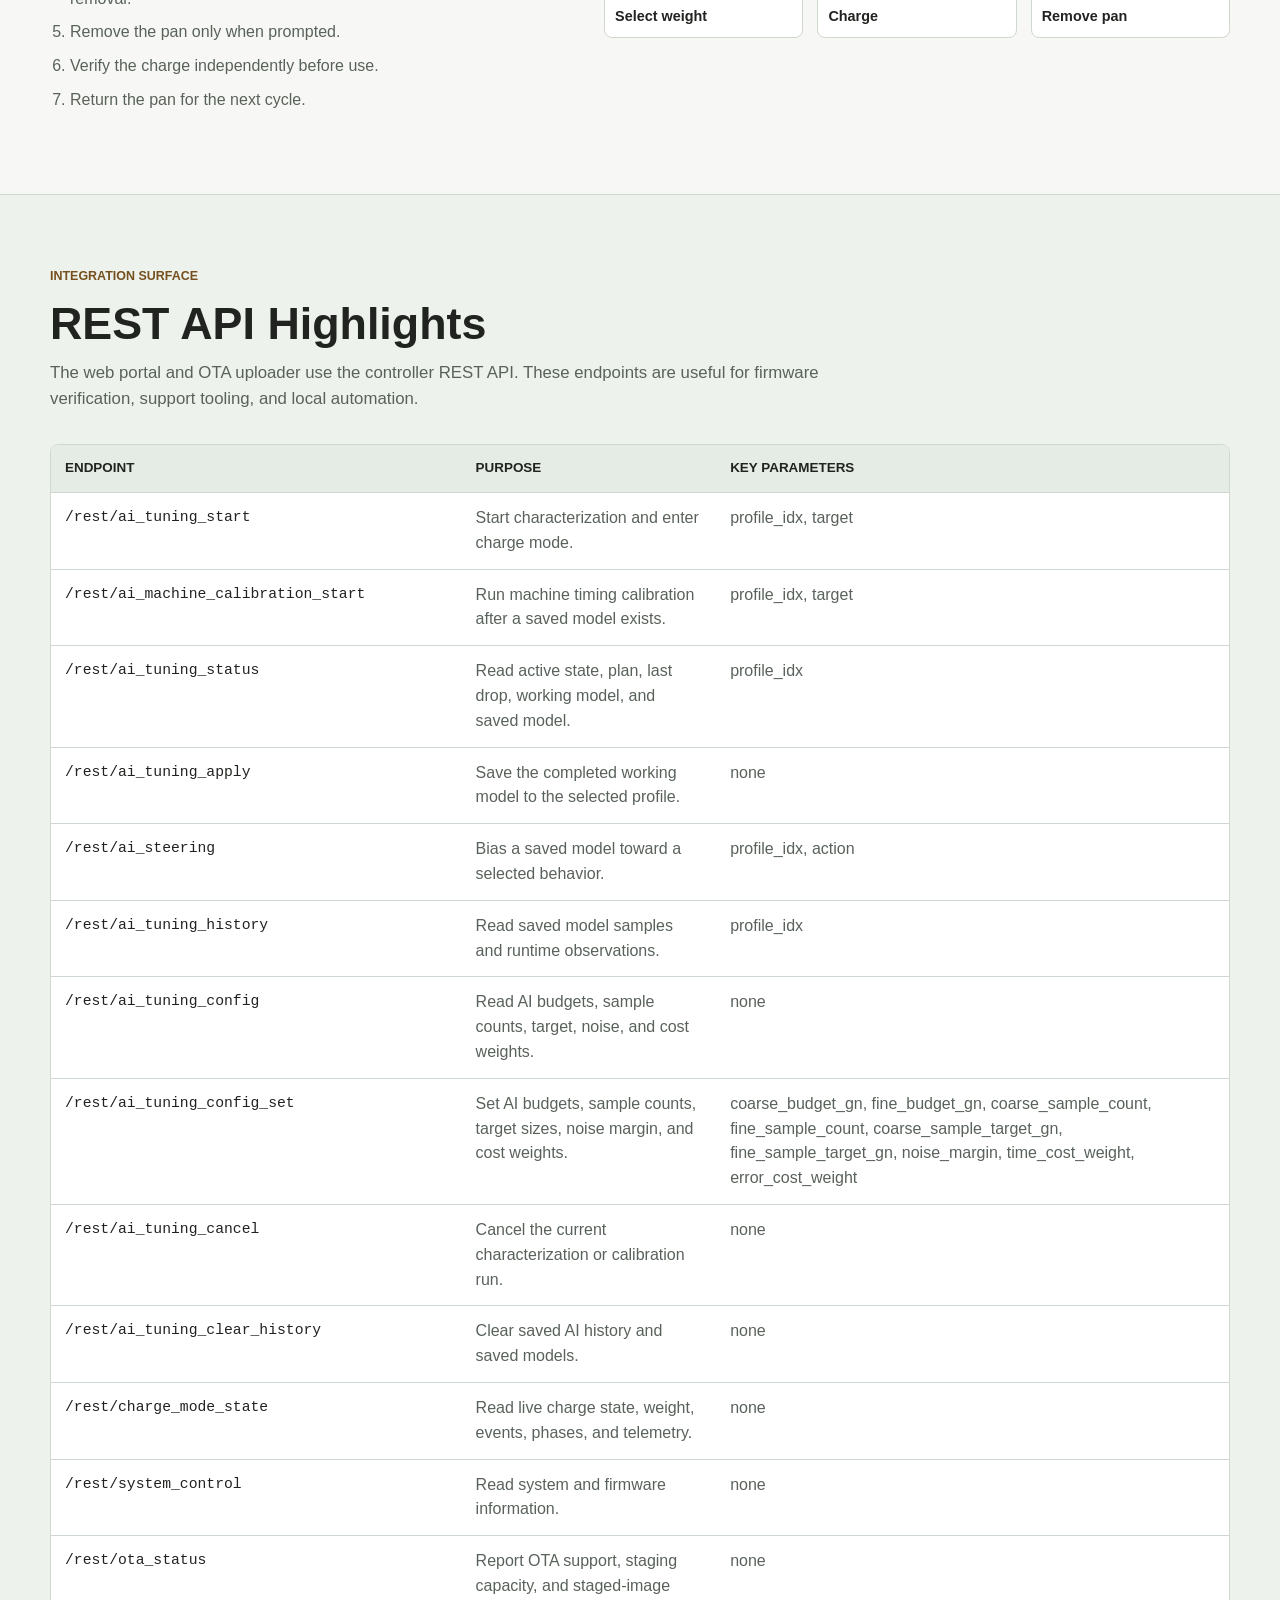
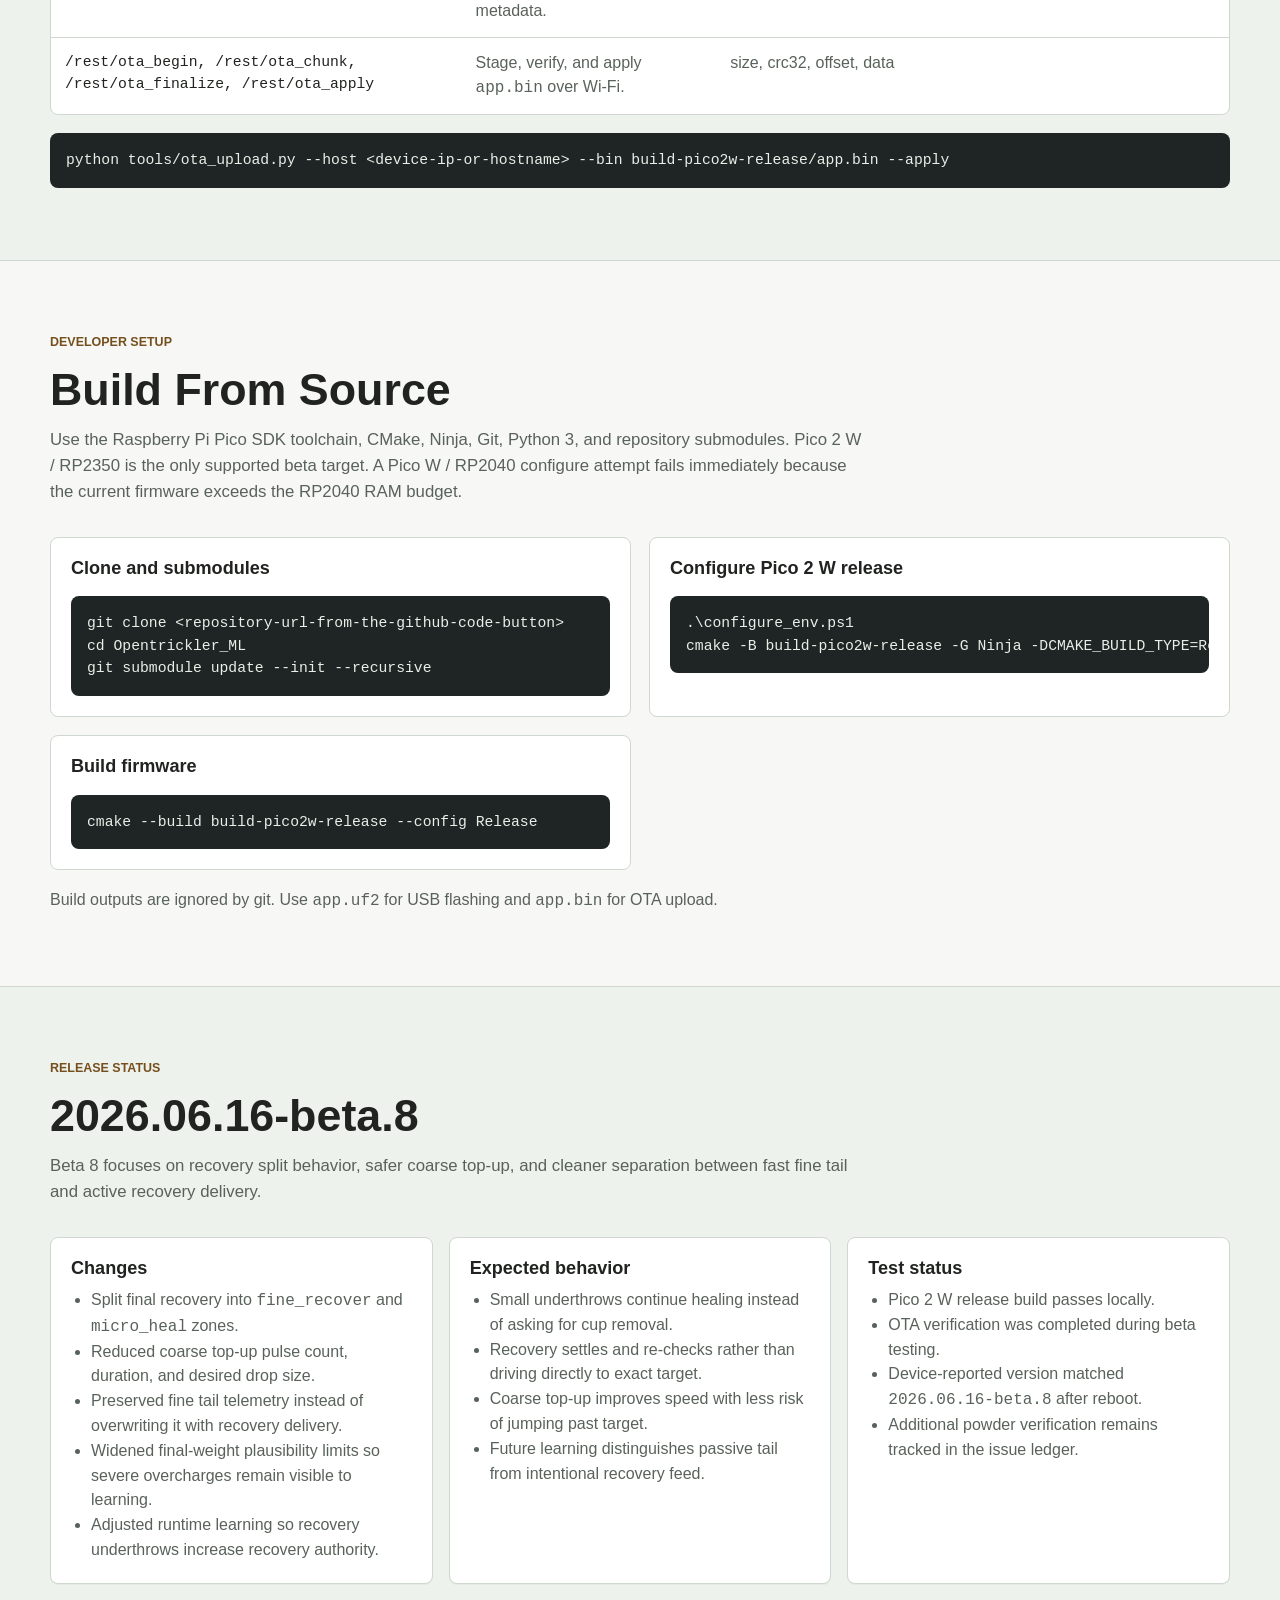
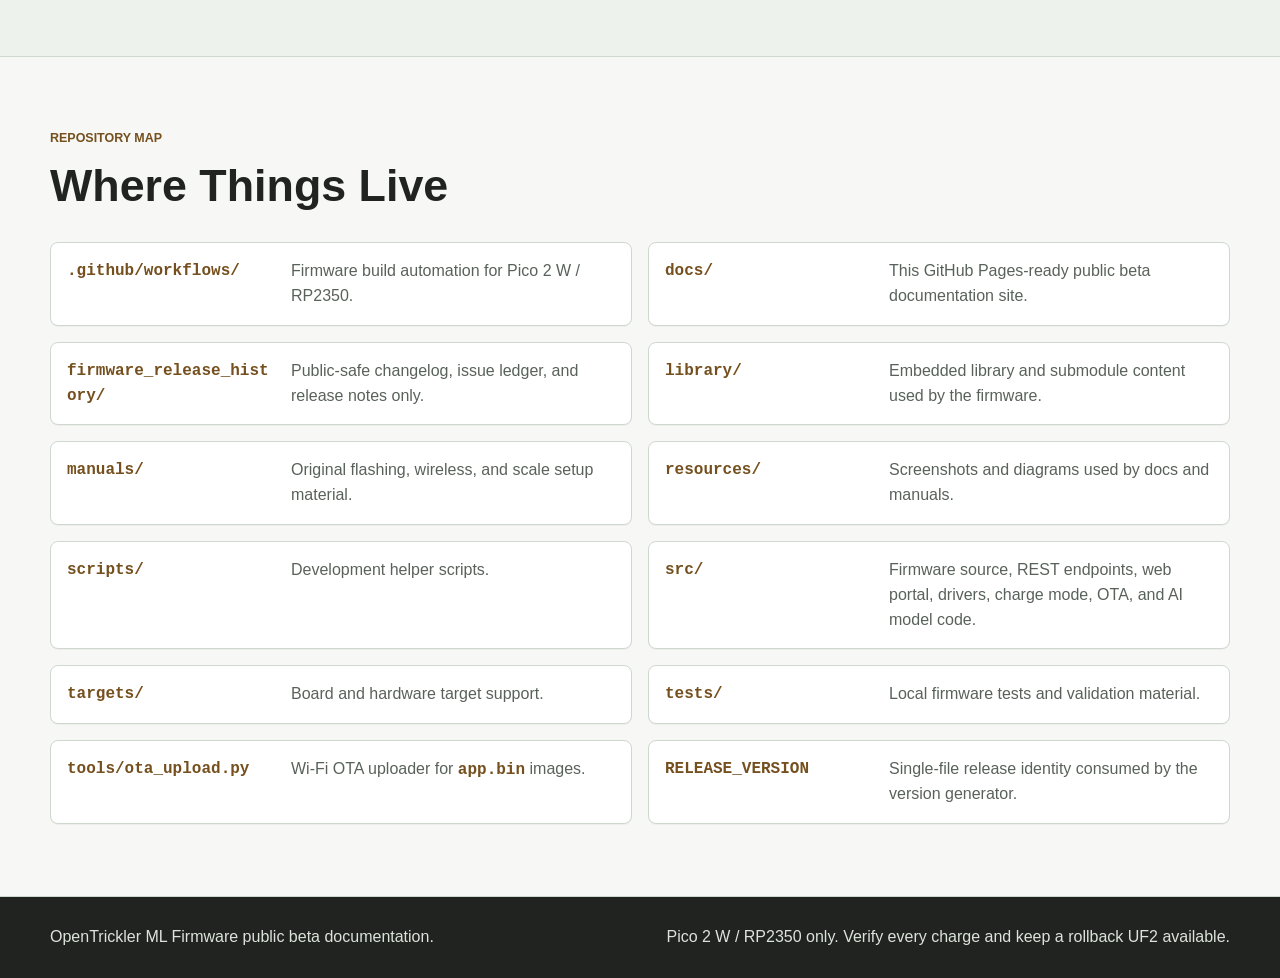
==== commit 3c242758: "Add AI tuning reference docs" ====
--- a/docs/index.html
+++ b/docs/index.html
@@ -22,6 +22,7 @@
         <a href="#profiles">Profiles</a>
         <a href="#characterization">Characterization</a>
         <a href="#calibration">Calibration</a>
+        <a href="ai-tuning-reference.html">AI Reference</a>
         <a href="#api">REST API</a>
         <a href="#build">Build</a>
       </div>
@@ -125,8 +126,8 @@
             <p>Status, tuning, steering, charge state, system info, and OTA staging are available over Wi-Fi.</p>
           </article>
           <article class="feature-card">
-            <h3>Clean beta repo</h3>
-            <p>Field logs, raw captures, collector tooling, generated binaries, and comparison dumps are excluded.</p>
+            <h3>Full tuning reference</h3>
+            <p>Characterization, calibration, saved-model fields, runtime observations, and REST parameters are documented.</p>
           </article>
         </div>
       </div>
@@ -336,6 +337,27 @@
             <p>The scale drifts, powder bridges, the wrong profile is selected, the pan workflow is interrupted, or the model obviously learned from bad samples.</p>
           </div>
         </div>
+        <div class="table-wrap offset-block">
+          <table>
+            <thead>
+              <tr>
+                <th>Stage</th>
+                <th>Motor</th>
+                <th>Default plan</th>
+                <th>What the firmware records</th>
+              </tr>
+            </thead>
+            <tbody>
+              <tr><td><code>characterizing_coarse</code></td><td>Coarse only</td><td>12 samples, 120 gn budget, 8.0 gn nominal sample target</td><td>Speed, motor-on time, delivered weight, tail after stop, flow, best bulk speed, and trim-speed candidate.</td></tr>
+              <tr><td><code>characterizing_fine</code></td><td>Fine only</td><td>12 samples, 36 gn budget, 1.75 gn nominal sample target</td><td>Fine flow, fine tail, fast-finish behavior, first four recovery/micro samples, and fine-window recommendation.</td></tr>
+            </tbody>
+          </table>
+        </div>
+        <p class="small-note">
+          The first four fine samples are low-speed recovery samples near <code>0.08</code>, <code>0.12</code>,
+          <code>0.20</code>, and <code>0.35</code> rps. Full parameter details are in the
+          <a href="ai-tuning-reference.html">AI tuning reference</a>.
+        </p>
       </div>
     </section>
 
@@ -381,6 +403,26 @@
             <p>After changing scale, tube, powder behavior, gate geometry, major motor settings, or when handoff and recovery feel wrong.</p>
           </div>
         </div>
+        <div class="table-wrap offset-block">
+          <table>
+            <thead>
+              <tr>
+                <th>Stage</th>
+                <th>Motor</th>
+                <th>Default plan</th>
+                <th>What changes in the saved model</th>
+              </tr>
+            </thead>
+            <tbody>
+              <tr><td><code>calibrating_coarse</code></td><td>Coarse only</td><td>8 samples using production and trim speeds, with 250-850 ms pulses</td><td>Scale response, coarse settle, coarse tail average/high value, coarse uncertainty, bulk flow, trim flow, and handoff margin.</td></tr>
+              <tr><td><code>calibrating_fine</code></td><td>Fine only</td><td>8 samples using fine and recovery speeds, with 500-7000 ms pulses</td><td>Fine response, fine settle, fine tail average/high value, fine uncertainty, fine flow, micro-flow, and post-finish watch time.</td></tr>
+            </tbody>
+          </table>
+        </div>
+        <p class="small-note">
+          Calibration requires a saved characterization model and at least three valid coarse plus three valid fine samples.
+          See the <a href="ai-tuning-reference.html">AI tuning reference</a> for all saved fields and REST parameters.
+        </p>
       </div>
     </section>
 
@@ -480,6 +522,9 @@
               <tr><td>/rest/ai_steering</td><td>Bias a saved model toward a selected behavior.</td><td>profile_idx, action</td></tr>
               <tr><td>/rest/ai_tuning_history</td><td>Read saved model samples and runtime observations.</td><td>profile_idx</td></tr>
               <tr><td>/rest/ai_tuning_config</td><td>Read AI budgets, sample counts, target, noise, and cost weights.</td><td>none</td></tr>
+              <tr><td>/rest/ai_tuning_config_set</td><td>Set AI budgets, sample counts, target sizes, noise margin, and cost weights.</td><td>coarse_budget_gn, fine_budget_gn, coarse_sample_count, fine_sample_count, coarse_sample_target_gn, fine_sample_target_gn, noise_margin, time_cost_weight, error_cost_weight</td></tr>
+              <tr><td>/rest/ai_tuning_cancel</td><td>Cancel the current characterization or calibration run.</td><td>none</td></tr>
+              <tr><td>/rest/ai_tuning_clear_history</td><td>Clear saved AI history and saved models.</td><td>none</td></tr>
               <tr><td>/rest/charge_mode_state</td><td>Read live charge state, weight, events, phases, and telemetry.</td><td>none</td></tr>
               <tr><td>/rest/system_control</td><td>Read system and firmware information.</td><td>none</td></tr>
               <tr><td>/rest/ota_status</td><td>Report OTA support, staging capacity, and staged-image metadata.</td><td>none</td></tr>
@@ -505,7 +550,7 @@
         <div class="command-grid">
           <div>
             <h3>Clone and submodules</h3>
-            <pre><code>git clone https://github.com/jeanphilippebellavance-cmd/Opentrickler_ML.git
+            <pre><code>git clone &lt;repository-url-from-the-github-code-button&gt;
 cd Opentrickler_ML
 git submodule update --init --recursive</code></pre>
           </div>
@@ -591,36 +636,6 @@
       </div>
     </section>
 
-    <section id="excluded" class="section-band alt">
-      <div class="section-inner">
-        <div class="section-heading">
-          <p class="eyebrow">Repository hygiene</p>
-          <h2>What Is Not Published Here</h2>
-          <p>
-            This repository is for firmware source and public-safe documentation. Local testing evidence remains
-            outside the Git history unless it is deliberately prepared for release.
-          </p>
-        </div>
-        <div class="feature-grid">
-          <article class="feature-card">
-            <h3>No raw telemetry</h3>
-            <p>Beta flight logs, charge CSVs, REST captures, and local test-session folders are ignored.</p>
-          </article>
-          <article class="feature-card">
-            <h3>No collector app</h3>
-            <p>The field data collector source, packages, and packaging scripts are not part of this GitHub repo.</p>
-          </article>
-          <article class="feature-card">
-            <h3>No generated binaries</h3>
-            <p>Firmware binaries are produced by local builds or GitHub Actions, not committed to release history.</p>
-          </article>
-          <article class="feature-card">
-            <h3>No personal network details</h3>
-            <p>Personal LAN addresses and local session paths are removed from user-facing documentation.</p>
-          </article>
-        </div>
-      </div>
-    </section>
   </main>
 
   <footer class="site-footer">
--- a/docs/assets/site.css
+++ b/docs/assets/site.css
@@ -548,6 +548,10 @@
   color: var(--muted);
 }
 
+.offset-block {
+  margin-top: 24px;
+}
+
 .release-grid {
   grid-template-columns: repeat(3, minmax(0, 1fr));
 }
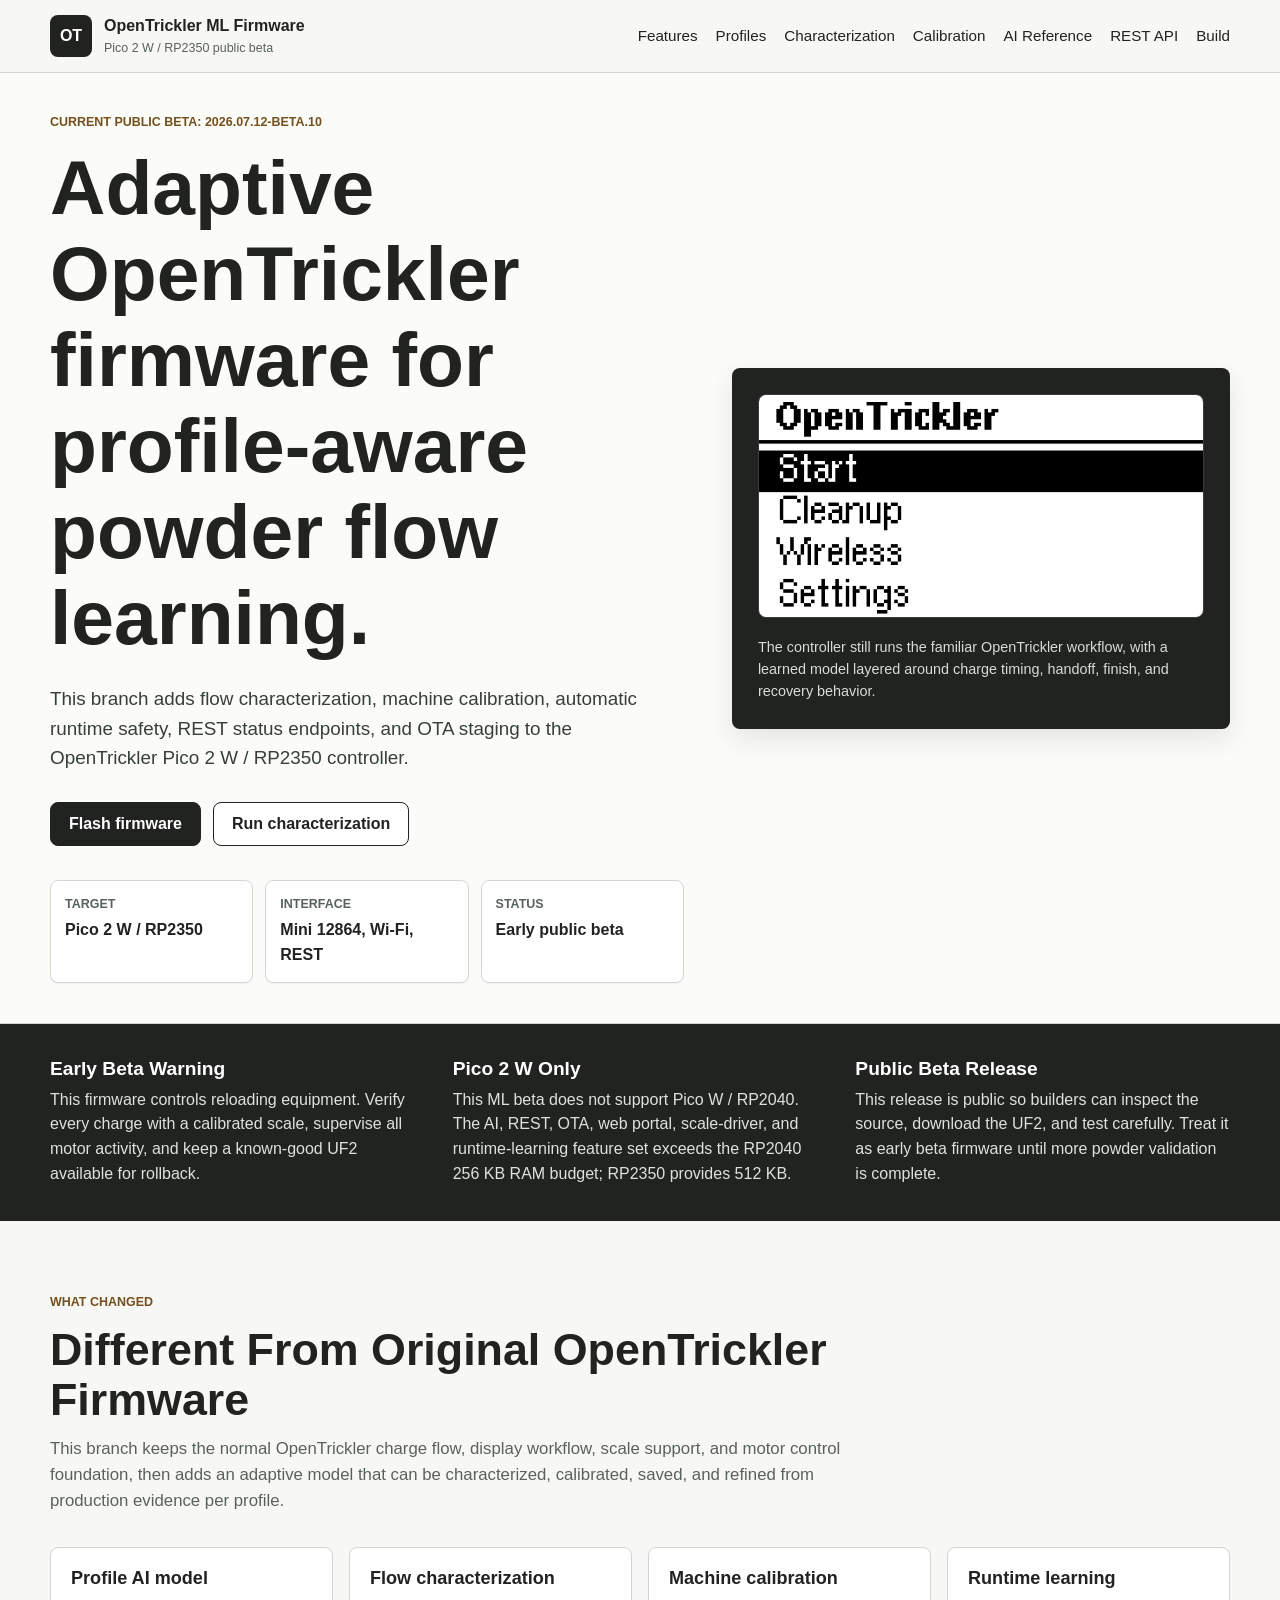
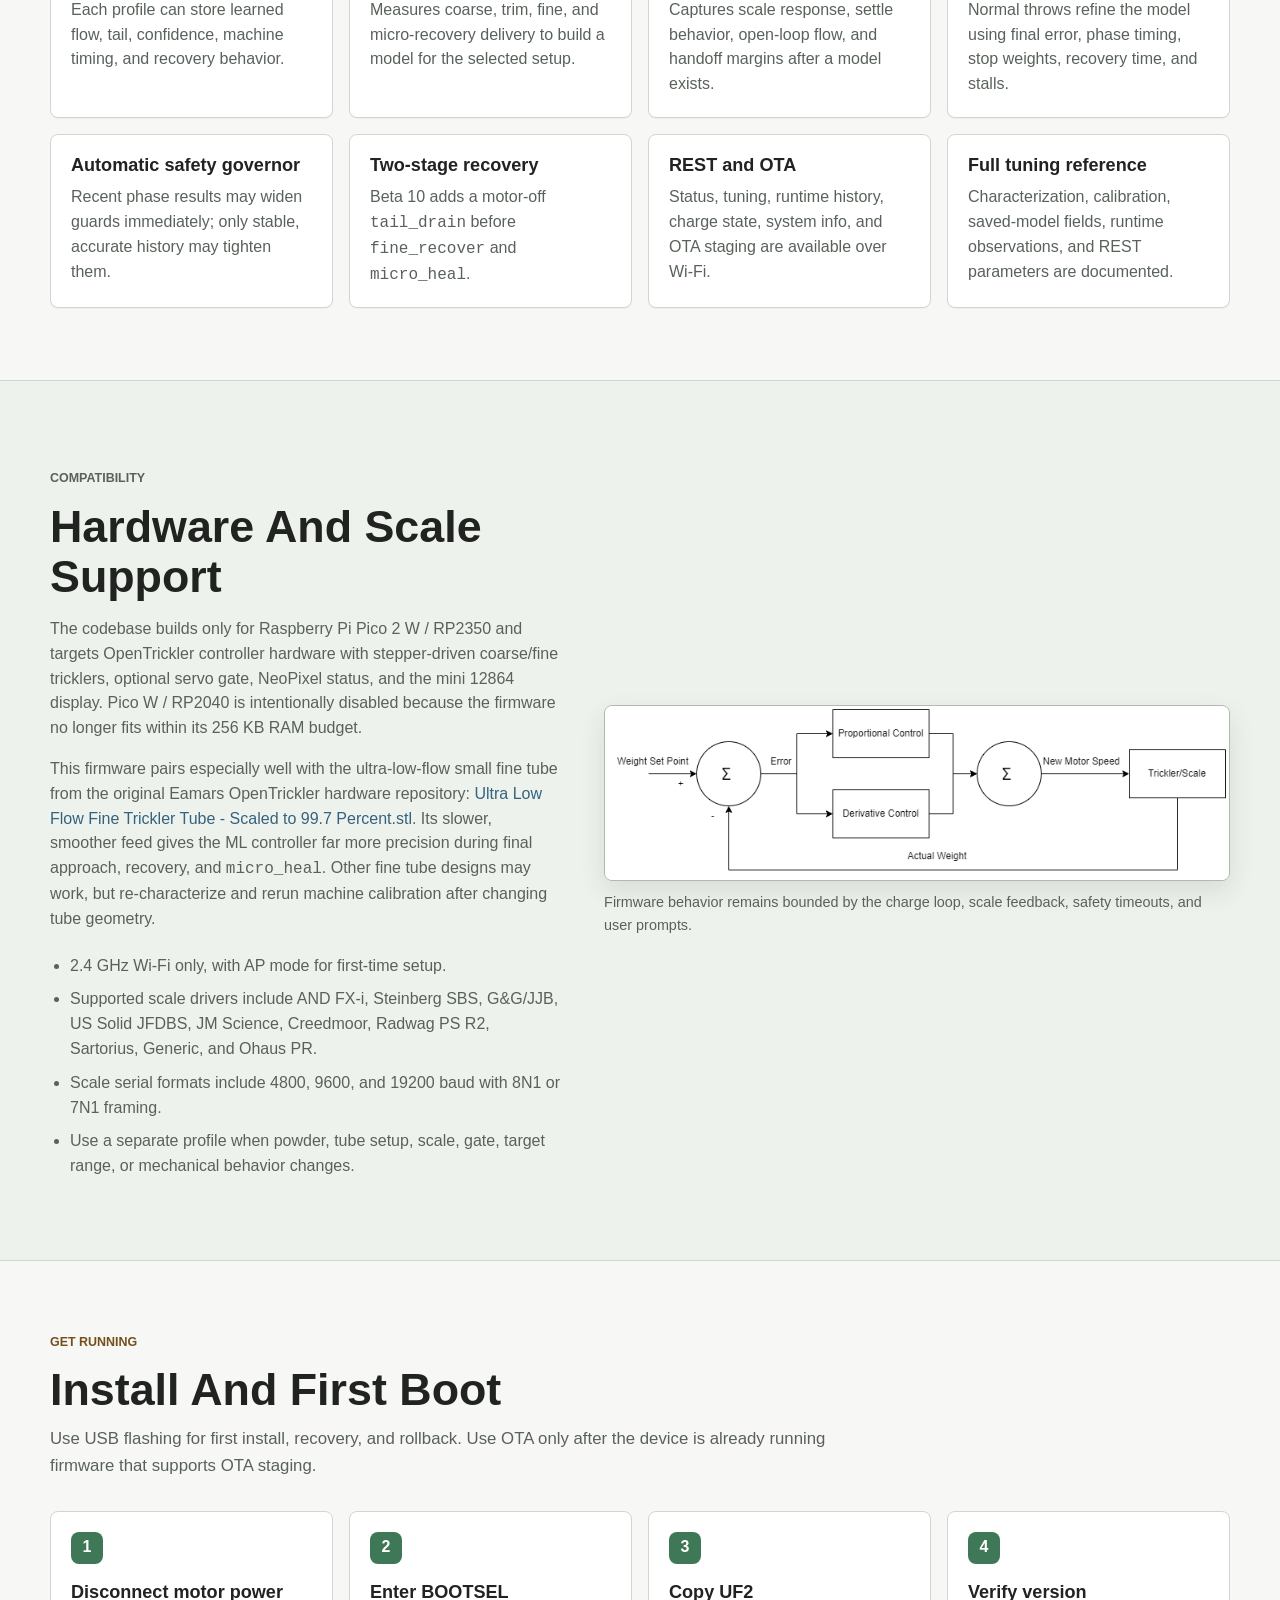
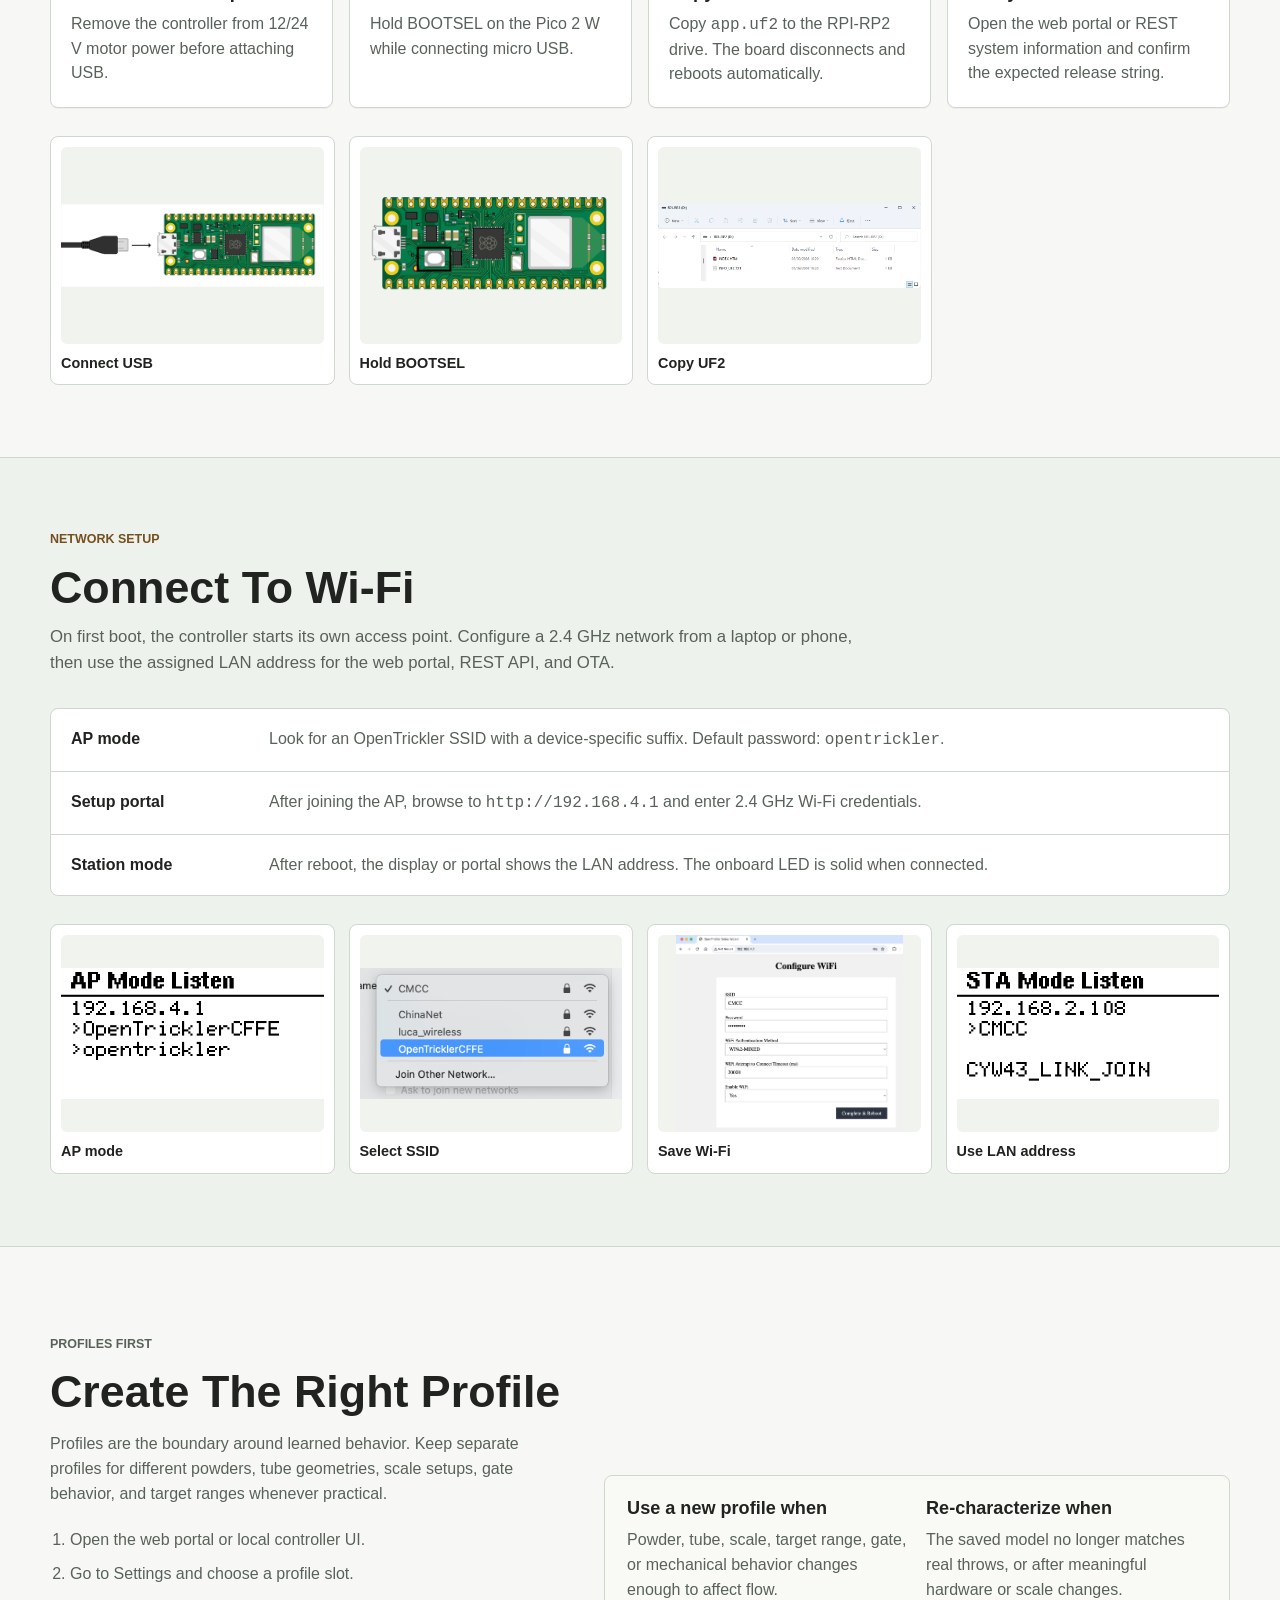
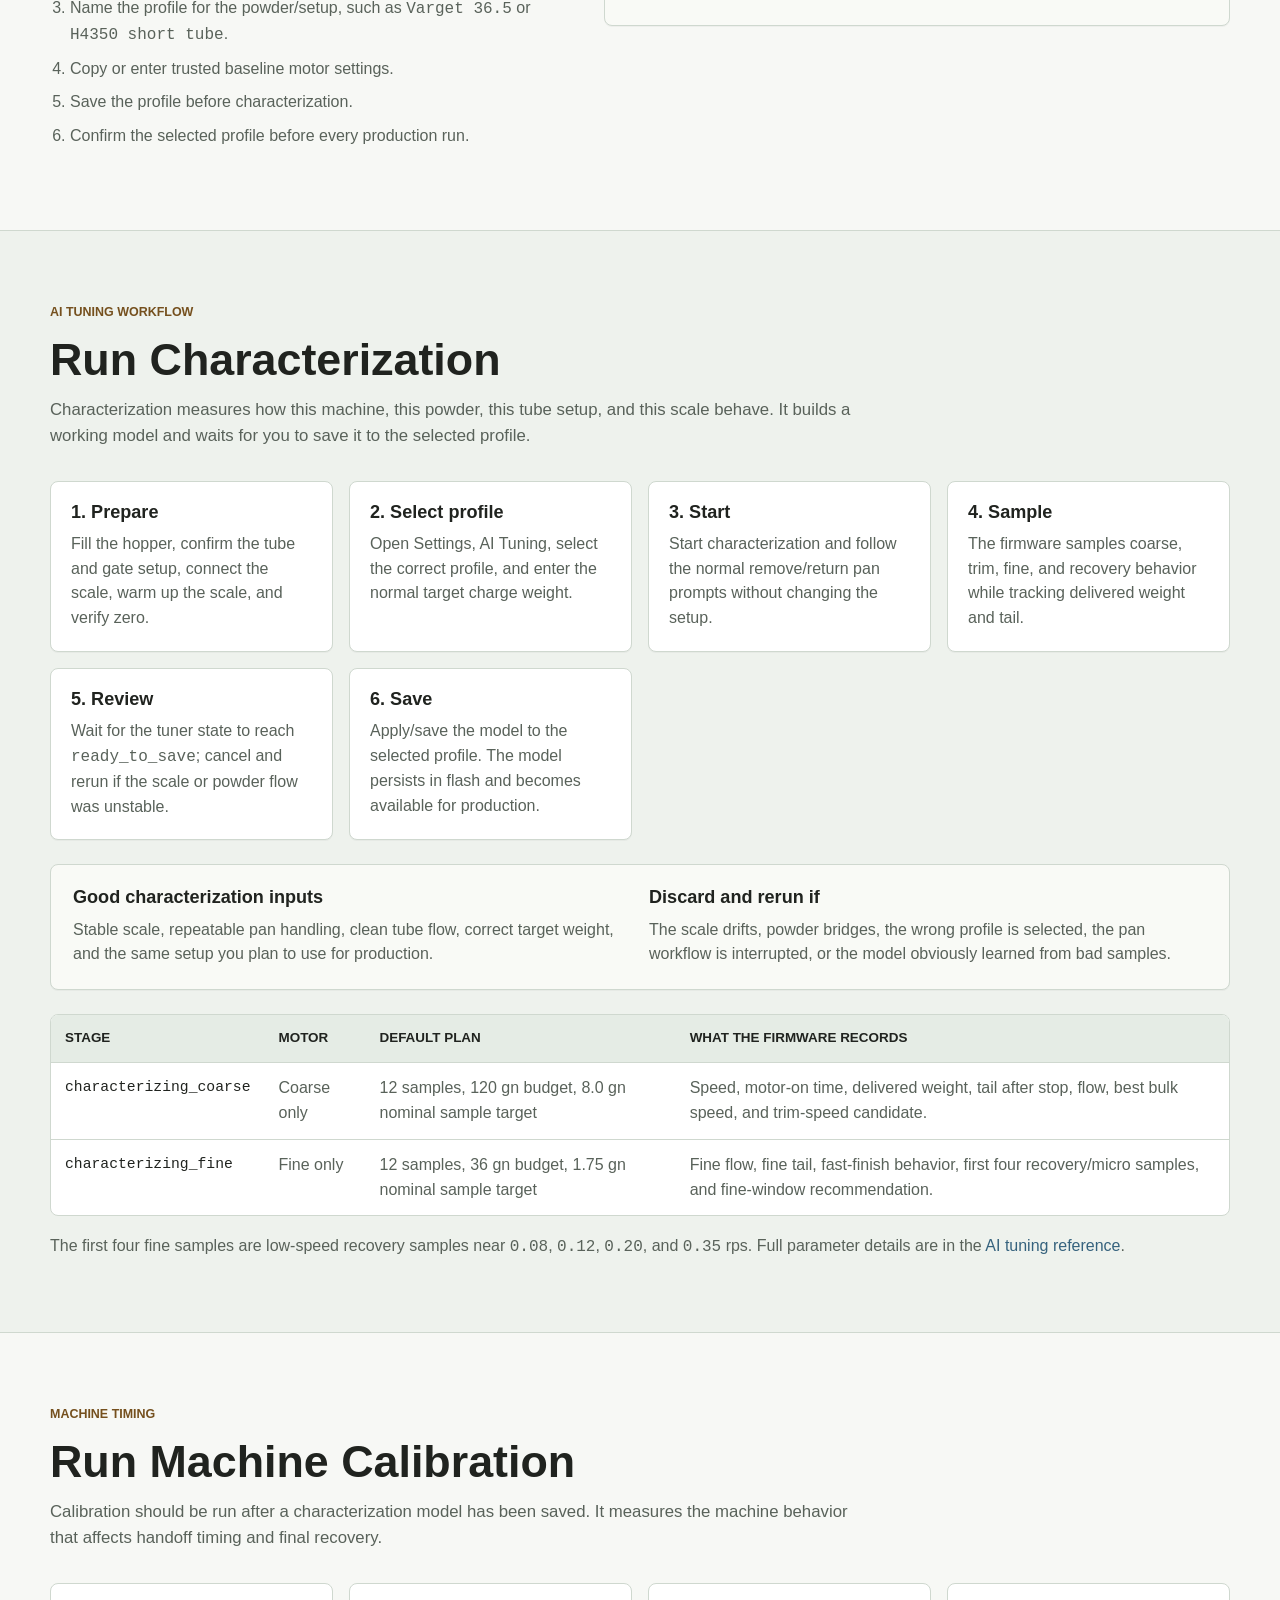
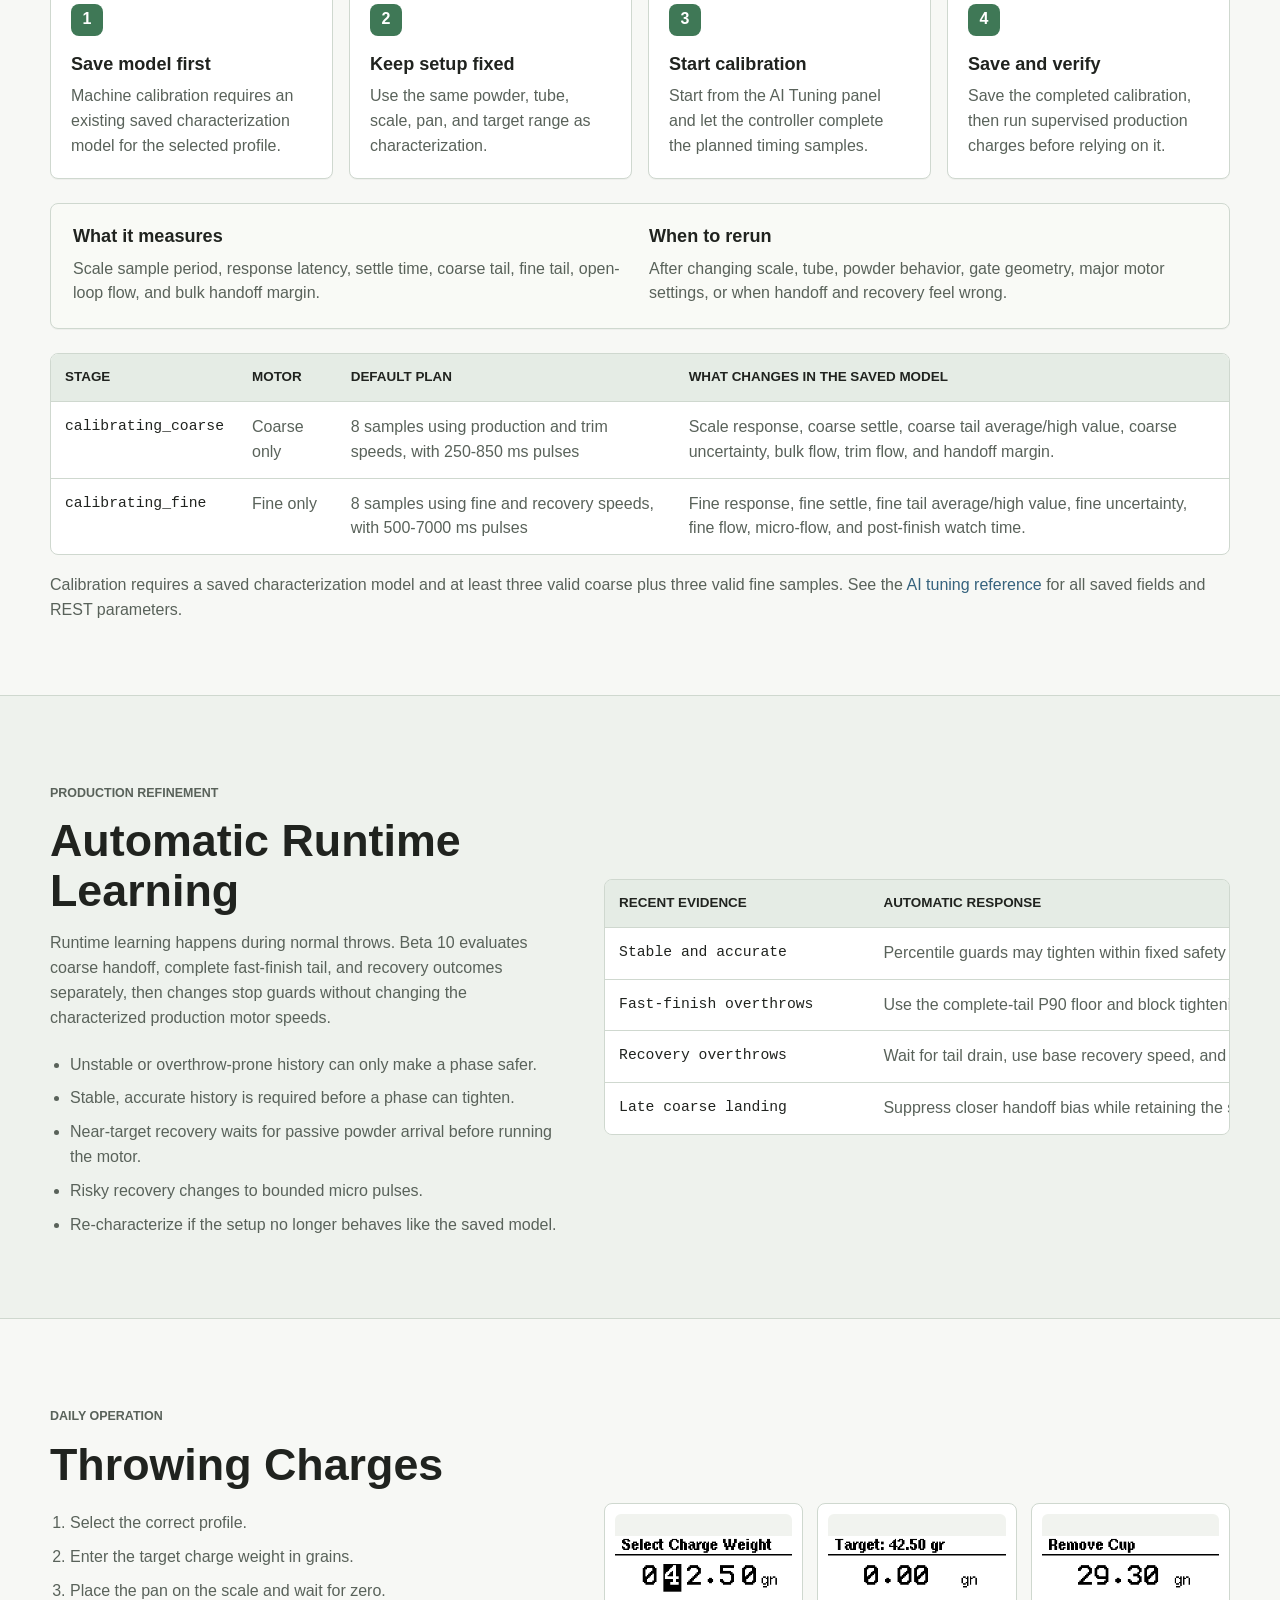
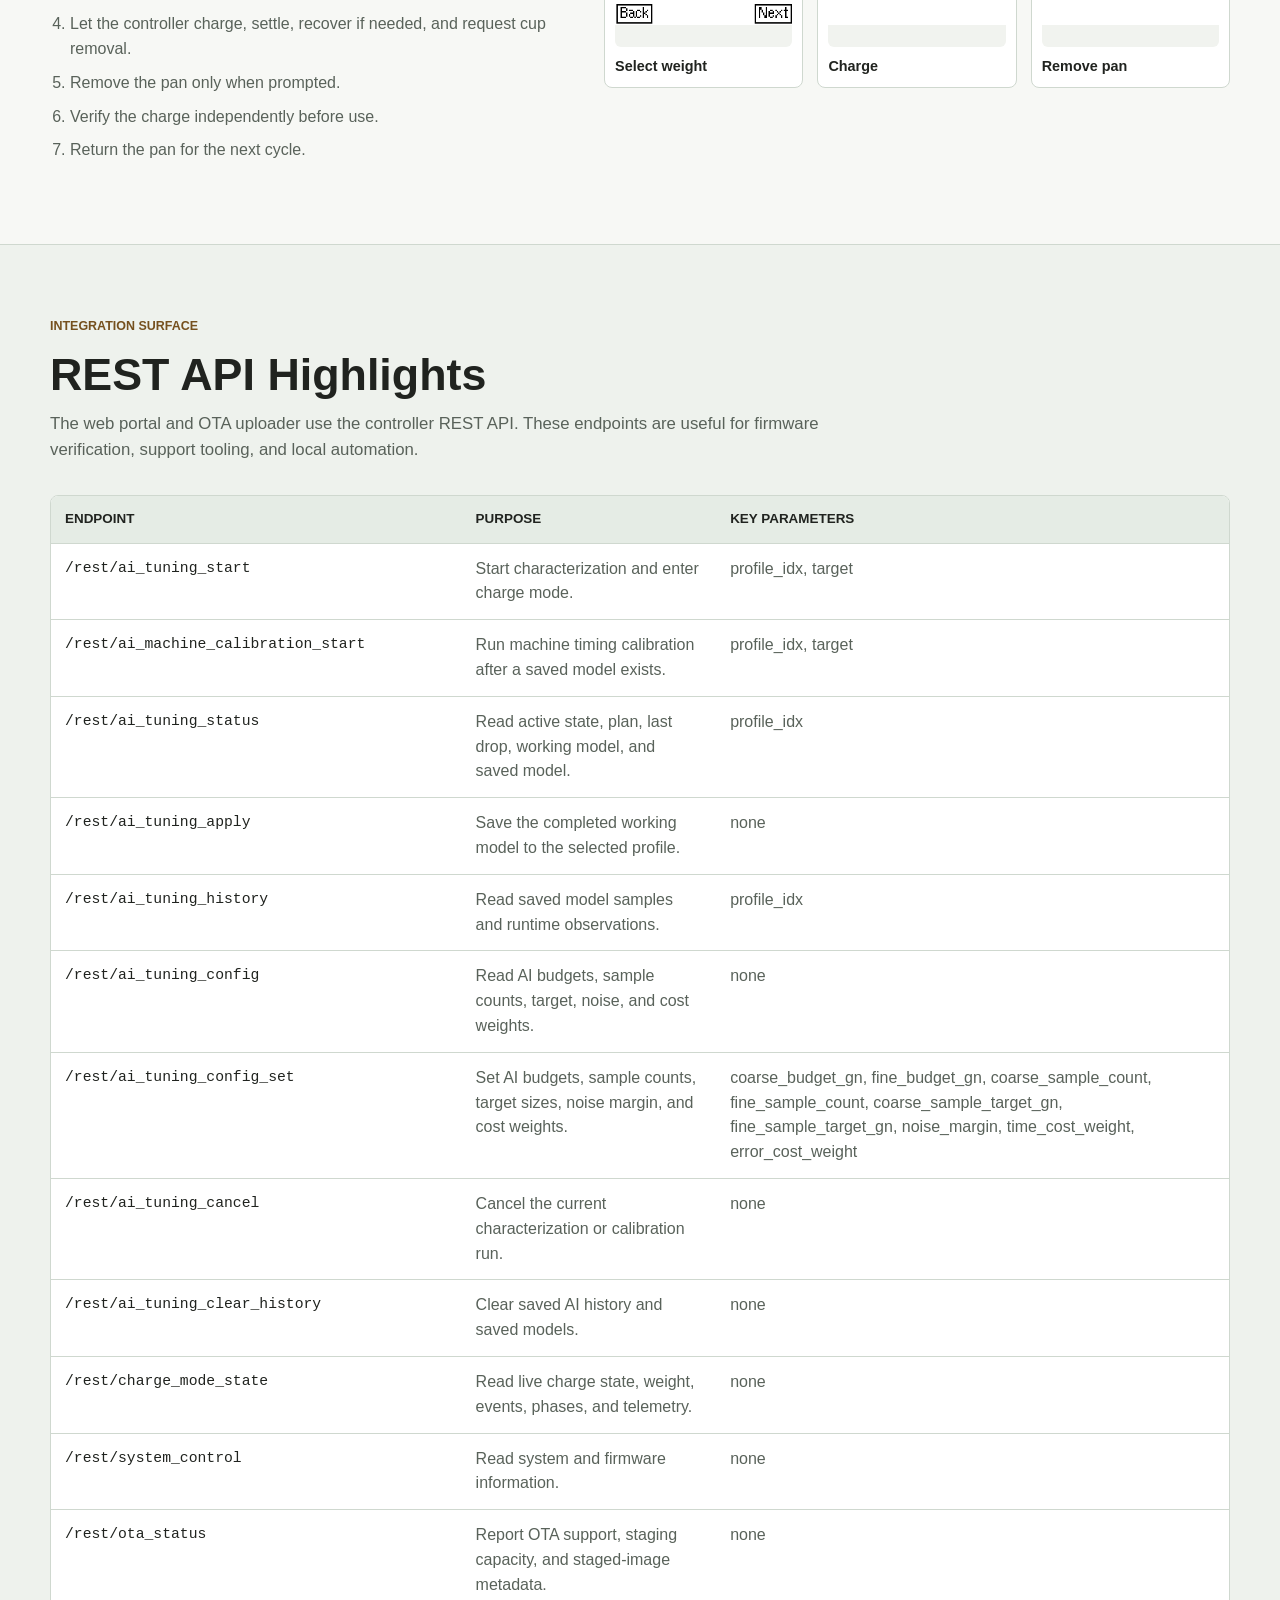
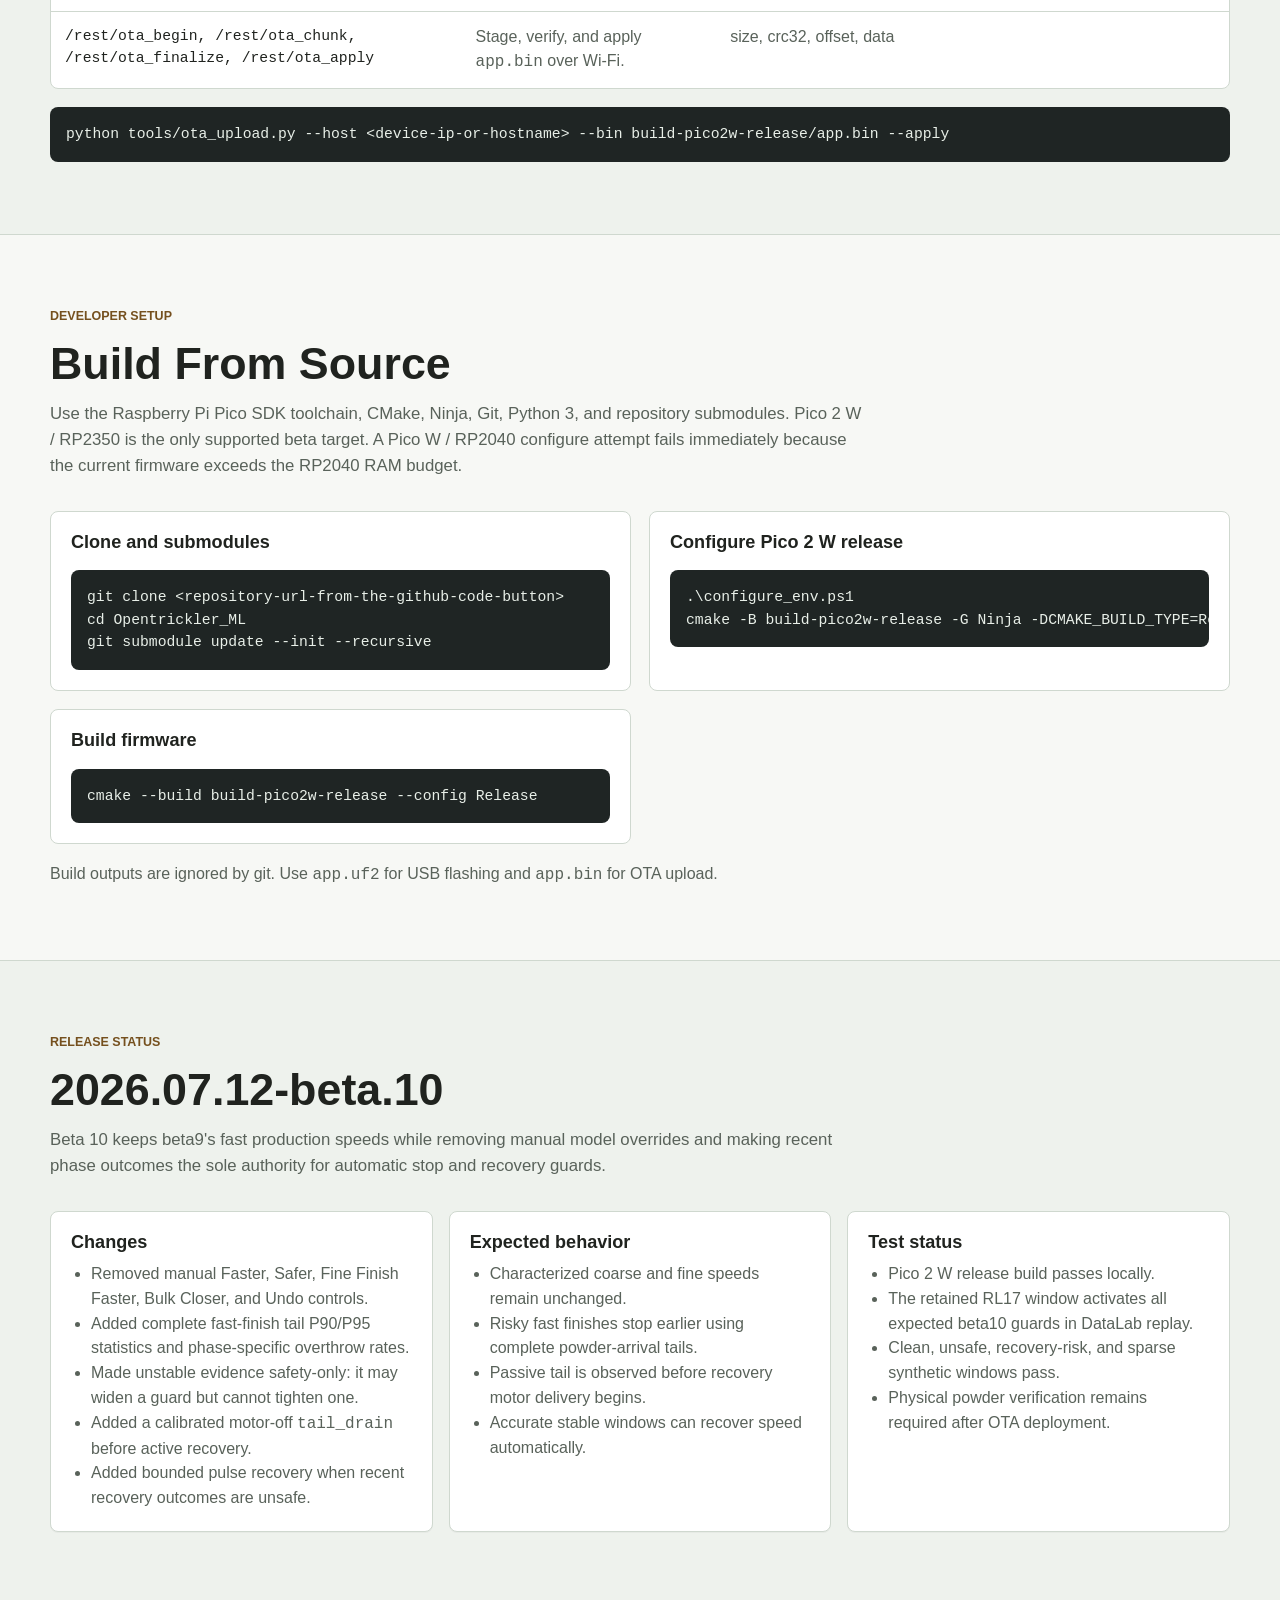
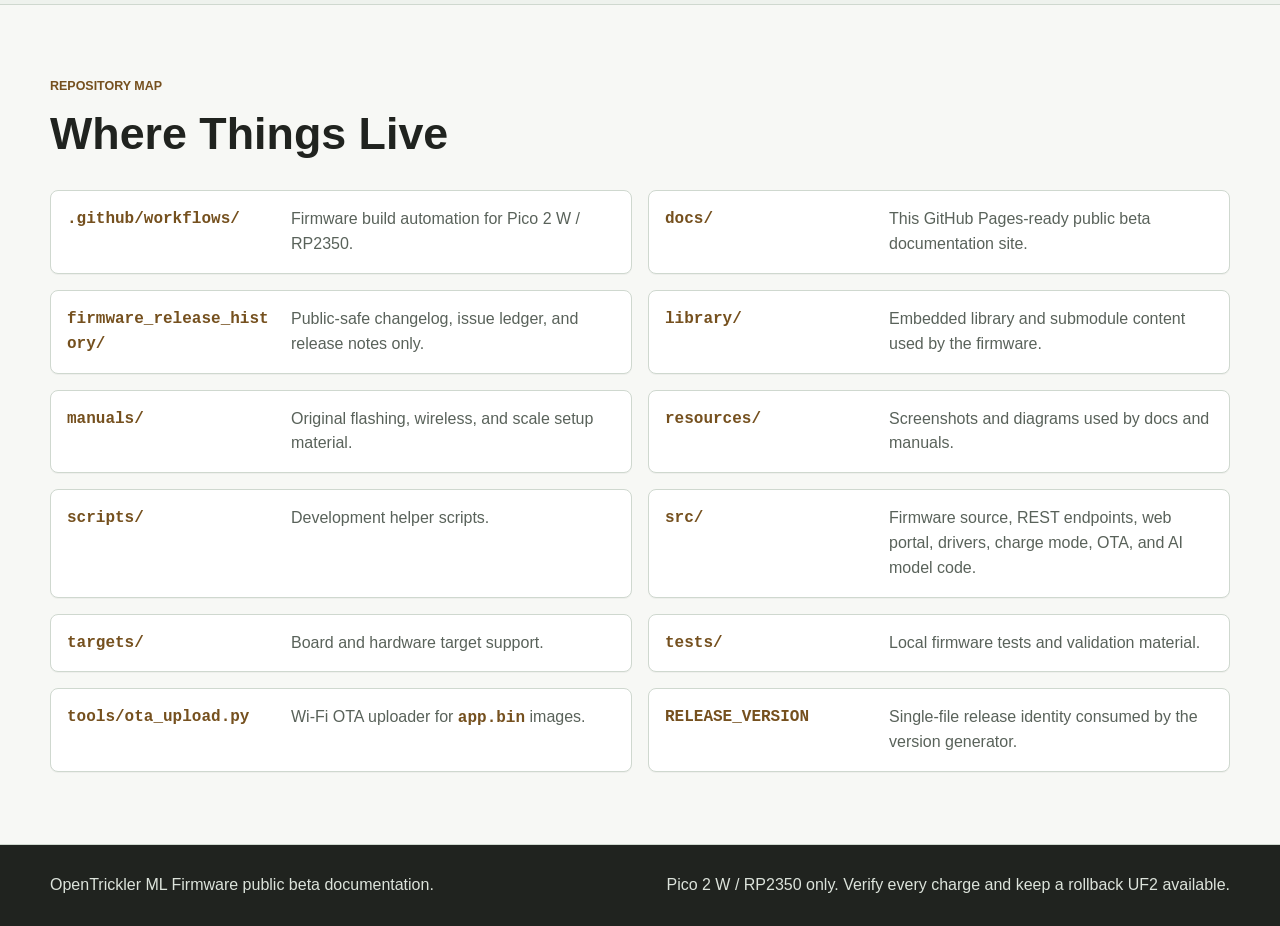
==== commit 1d7eec40: "Add automatic finish guards for beta10" ====
--- a/docs/index.html
+++ b/docs/index.html
@@ -33,10 +33,10 @@
     <section class="hero section-band">
       <div class="section-inner hero-grid">
         <div class="hero-copy">
-          <p class="eyebrow">Current public beta: 2026.06.16-beta.8</p>
+          <p class="eyebrow">Current public beta: 2026.07.12-beta.10</p>
           <h1>Adaptive OpenTrickler firmware for profile-aware powder flow learning.</h1>
           <p class="lede">
-            This branch adds flow characterization, machine calibration, runtime learning, steering controls,
+            This branch adds flow characterization, machine calibration, automatic runtime safety,
             REST status endpoints, and OTA staging to the OpenTrickler Pico 2 W / RP2350 controller.
           </p>
           <div class="hero-actions" aria-label="Page shortcuts">
@@ -93,13 +93,13 @@
           <p>
             This branch keeps the normal OpenTrickler charge flow, display workflow, scale support, and motor
             control foundation, then adds an adaptive model that can be characterized, calibrated, saved, and
-            gently steered per profile.
+            refined from production evidence per profile.
           </p>
         </div>
         <div class="feature-grid">
           <article class="feature-card">
             <h3>Profile AI model</h3>
-            <p>Each profile can store learned flow, tail, confidence, machine timing, steering, and recovery behavior.</p>
+            <p>Each profile can store learned flow, tail, confidence, machine timing, and recovery behavior.</p>
           </article>
           <article class="feature-card">
             <h3>Flow characterization</h3>
@@ -114,16 +114,16 @@
             <p>Normal throws refine the model using final error, phase timing, stop weights, recovery time, and stalls.</p>
           </article>
           <article class="feature-card">
-            <h3>User steering</h3>
-            <p>Faster, Safer, Fine Finish Faster, Bulk Closer, and Undo Last actions bias a saved model carefully.</p>
+            <h3>Automatic safety governor</h3>
+            <p>Recent phase results may widen guards immediately; only stable, accurate history may tighten them.</p>
           </article>
           <article class="feature-card">
             <h3>Two-stage recovery</h3>
-            <p>Beta 8 splits recovery into <code>fine_recover</code> and <code>micro_heal</code> so small underthrows continue healing.</p>
+            <p>Beta 10 adds a motor-off <code>tail_drain</code> before <code>fine_recover</code> and <code>micro_heal</code>.</p>
           </article>
           <article class="feature-card">
             <h3>REST and OTA</h3>
-            <p>Status, tuning, steering, charge state, system info, and OTA staging are available over Wi-Fi.</p>
+            <p>Status, tuning, runtime history, charge state, system info, and OTA staging are available over Wi-Fi.</p>
           </article>
           <article class="feature-card">
             <h3>Full tuning reference</h3>
@@ -426,20 +426,21 @@
       </div>
     </section>
 
-    <section id="steering" class="section-band alt">
+    <section id="runtime-learning" class="section-band alt">
       <div class="section-inner two-column">
         <div>
           <p class="eyebrow">Production refinement</p>
-          <h2>Steering And Runtime Learning</h2>
-          <p>
-            Runtime learning happens during normal throws. Steering lets you add a small human preference on top
-            of the saved model, then observe whether the machine becomes faster or safer in real operation.
+          <h2>Automatic Runtime Learning</h2>
+          <p>
+            Runtime learning happens during normal throws. Beta 10 evaluates coarse handoff, complete fast-finish
+            tail, and recovery outcomes separately, then changes stop guards without changing the characterized
+            production motor speeds.
           </p>
           <ul class="check-list">
-            <li>Use one steering action at a time.</li>
-            <li>Run enough charges to see a pattern before steering again.</li>
-            <li>Prefer Safer if overthrows or unstable tails appear.</li>
-            <li>Use Undo Last when a steering step makes behavior worse.</li>
+            <li>Unstable or overthrow-prone history can only make a phase safer.</li>
+            <li>Stable, accurate history is required before a phase can tighten.</li>
+            <li>Near-target recovery waits for passive powder arrival before running the motor.</li>
+            <li>Risky recovery changes to bounded micro pulses.</li>
             <li>Re-characterize if the setup no longer behaves like the saved model.</li>
           </ul>
         </div>
@@ -447,16 +448,15 @@
           <table>
             <thead>
               <tr>
-                <th>Action</th>
-                <th>Use when</th>
+                <th>Recent evidence</th>
+                <th>Automatic response</th>
               </tr>
             </thead>
             <tbody>
-              <tr><td>Faster</td><td>Charges are consistently safe but slower than needed.</td></tr>
-              <tr><td>Safer</td><td>Overthrows, heavy tails, or unstable finishing appear.</td></tr>
-              <tr><td>Fine Finish Faster</td><td>Bulk handoff is good, but fine finishing is too slow.</td></tr>
-              <tr><td>Bulk Closer</td><td>Coarse/bulk handoff is too conservative and leaves too much for fine.</td></tr>
-              <tr><td>Undo Last</td><td>The most recent steering step made behavior worse.</td></tr>
+              <tr><td>Stable and accurate</td><td>Percentile guards may tighten within fixed safety bounds.</td></tr>
+              <tr><td>Fast-finish overthrows</td><td>Use the complete-tail P90 floor and block tightening.</td></tr>
+              <tr><td>Recovery overthrows</td><td>Wait for tail drain, use base recovery speed, and pulse near target.</td></tr>
+              <tr><td>Late coarse landing</td><td>Suppress closer handoff bias while retaining the selected bulk speed.</td></tr>
             </tbody>
           </table>
         </div>
@@ -519,7 +519,6 @@
               <tr><td>/rest/ai_machine_calibration_start</td><td>Run machine timing calibration after a saved model exists.</td><td>profile_idx, target</td></tr>
               <tr><td>/rest/ai_tuning_status</td><td>Read active state, plan, last drop, working model, and saved model.</td><td>profile_idx</td></tr>
               <tr><td>/rest/ai_tuning_apply</td><td>Save the completed working model to the selected profile.</td><td>none</td></tr>
-              <tr><td>/rest/ai_steering</td><td>Bias a saved model toward a selected behavior.</td><td>profile_idx, action</td></tr>
               <tr><td>/rest/ai_tuning_history</td><td>Read saved model samples and runtime observations.</td><td>profile_idx</td></tr>
               <tr><td>/rest/ai_tuning_config</td><td>Read AI budgets, sample counts, target, noise, and cost weights.</td><td>none</td></tr>
               <tr><td>/rest/ai_tuning_config_set</td><td>Set AI budgets, sample counts, target sizes, noise margin, and cost weights.</td><td>coarse_budget_gn, fine_budget_gn, coarse_sample_count, fine_sample_count, coarse_sample_target_gn, fine_sample_target_gn, noise_margin, time_cost_weight, error_cost_weight</td></tr>
@@ -574,39 +573,39 @@
       <div class="section-inner">
         <div class="section-heading">
           <p class="eyebrow">Release status</p>
-          <h2>2026.06.16-beta.8</h2>
-          <p>
-            Beta 8 focuses on recovery split behavior, safer coarse top-up, and cleaner separation between fast
-            fine tail and active recovery delivery.
+          <h2>2026.07.12-beta.10</h2>
+          <p>
+            Beta 10 keeps beta9's fast production speeds while removing manual model overrides and making recent
+            phase outcomes the sole authority for automatic stop and recovery guards.
           </p>
         </div>
         <div class="release-grid">
           <article>
             <h3>Changes</h3>
             <ul>
-              <li>Split final recovery into <code>fine_recover</code> and <code>micro_heal</code> zones.</li>
-              <li>Reduced coarse top-up pulse count, duration, and desired drop size.</li>
-              <li>Preserved fine tail telemetry instead of overwriting it with recovery delivery.</li>
-              <li>Widened final-weight plausibility limits so severe overcharges remain visible to learning.</li>
-              <li>Adjusted runtime learning so recovery underthrows increase recovery authority.</li>
+              <li>Removed manual Faster, Safer, Fine Finish Faster, Bulk Closer, and Undo controls.</li>
+              <li>Added complete fast-finish tail P90/P95 statistics and phase-specific overthrow rates.</li>
+              <li>Made unstable evidence safety-only: it may widen a guard but cannot tighten one.</li>
+              <li>Added a calibrated motor-off <code>tail_drain</code> before active recovery.</li>
+              <li>Added bounded pulse recovery when recent recovery outcomes are unsafe.</li>
             </ul>
           </article>
           <article>
             <h3>Expected behavior</h3>
             <ul>
-              <li>Small underthrows continue healing instead of asking for cup removal.</li>
-              <li>Recovery settles and re-checks rather than driving directly to exact target.</li>
-              <li>Coarse top-up improves speed with less risk of jumping past target.</li>
-              <li>Future learning distinguishes passive tail from intentional recovery feed.</li>
+              <li>Characterized coarse and fine speeds remain unchanged.</li>
+              <li>Risky fast finishes stop earlier using complete powder-arrival tails.</li>
+              <li>Passive tail is observed before recovery motor delivery begins.</li>
+              <li>Accurate stable windows can recover speed automatically.</li>
             </ul>
           </article>
           <article>
             <h3>Test status</h3>
             <ul>
               <li>Pico 2 W release build passes locally.</li>
-              <li>OTA verification was completed during beta testing.</li>
-              <li>Device-reported version matched <code>2026.06.16-beta.8</code> after reboot.</li>
-              <li>Additional powder verification remains tracked in the issue ledger.</li>
+              <li>The retained RL17 window activates all expected beta10 guards in DataLab replay.</li>
+              <li>Clean, unsafe, recovery-risk, and sparse synthetic windows pass.</li>
+              <li>Physical powder verification remains required after OTA deployment.</li>
             </ul>
           </article>
         </div>
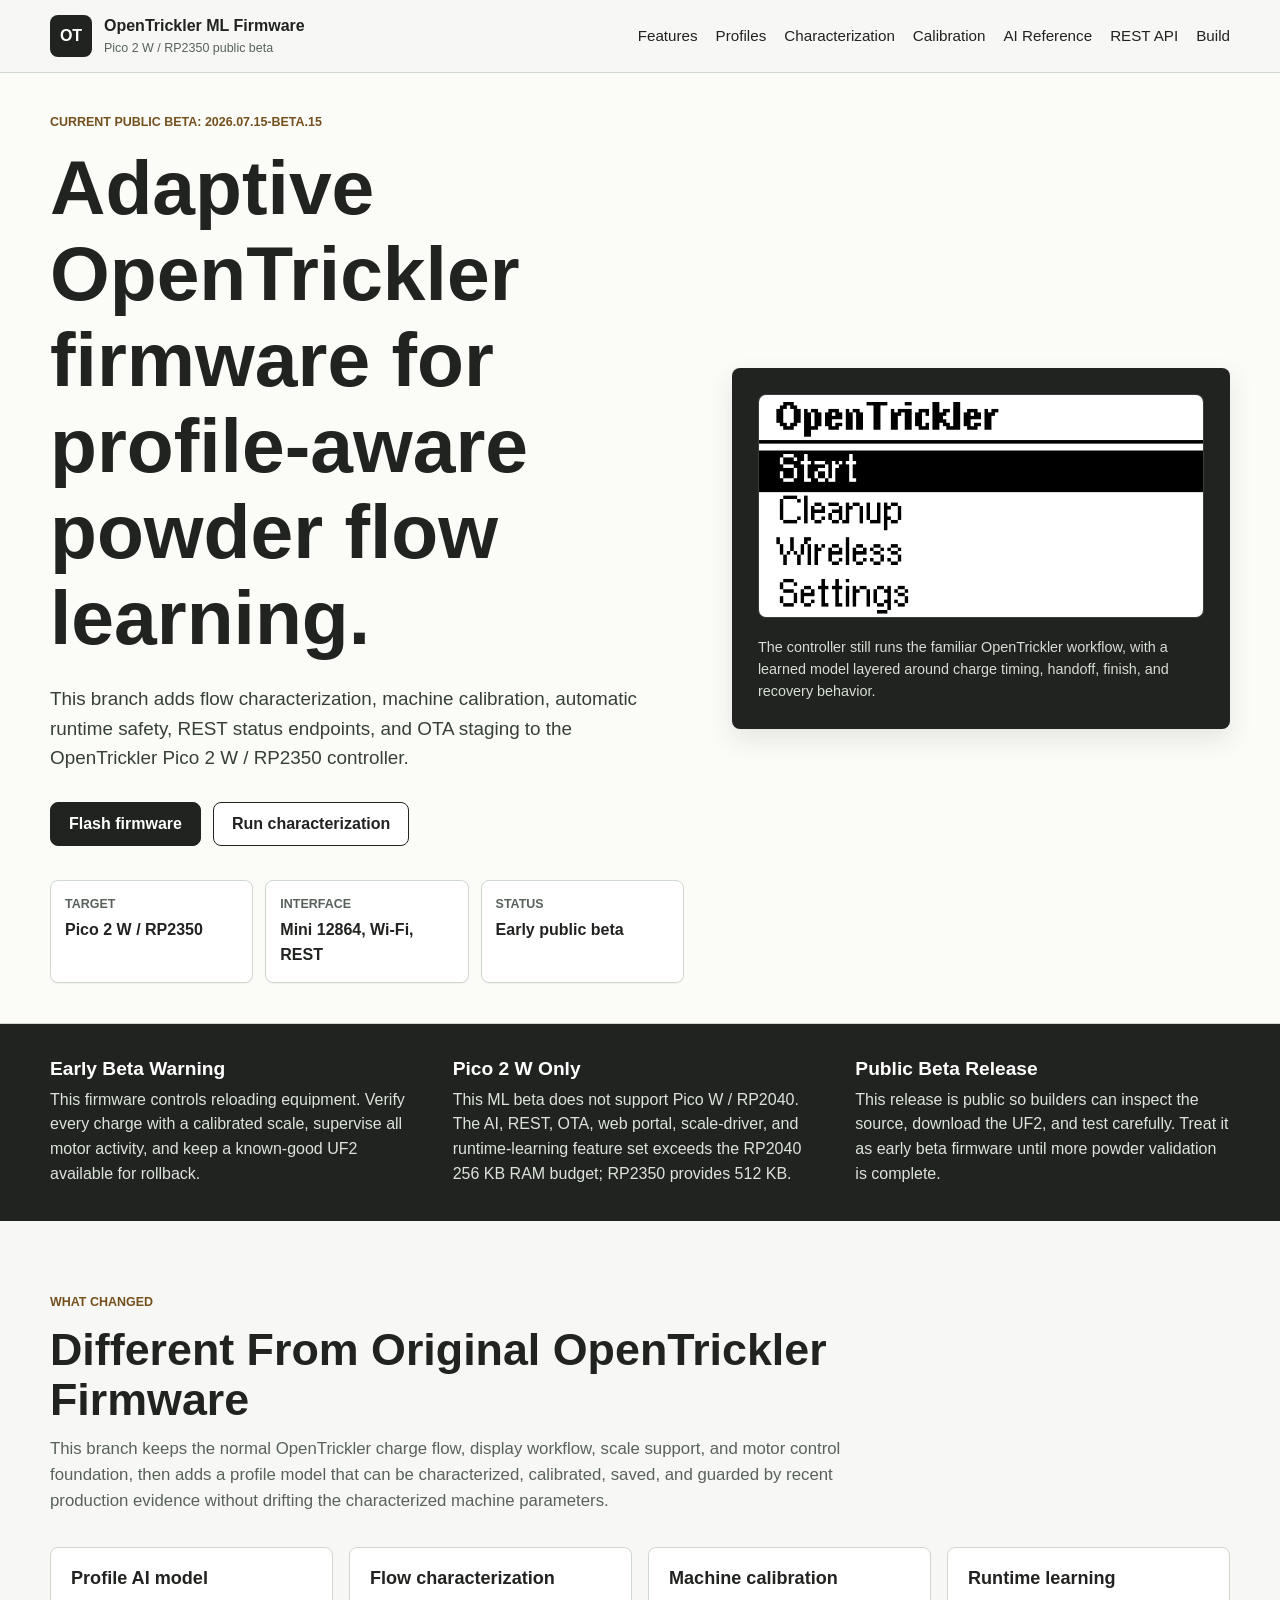
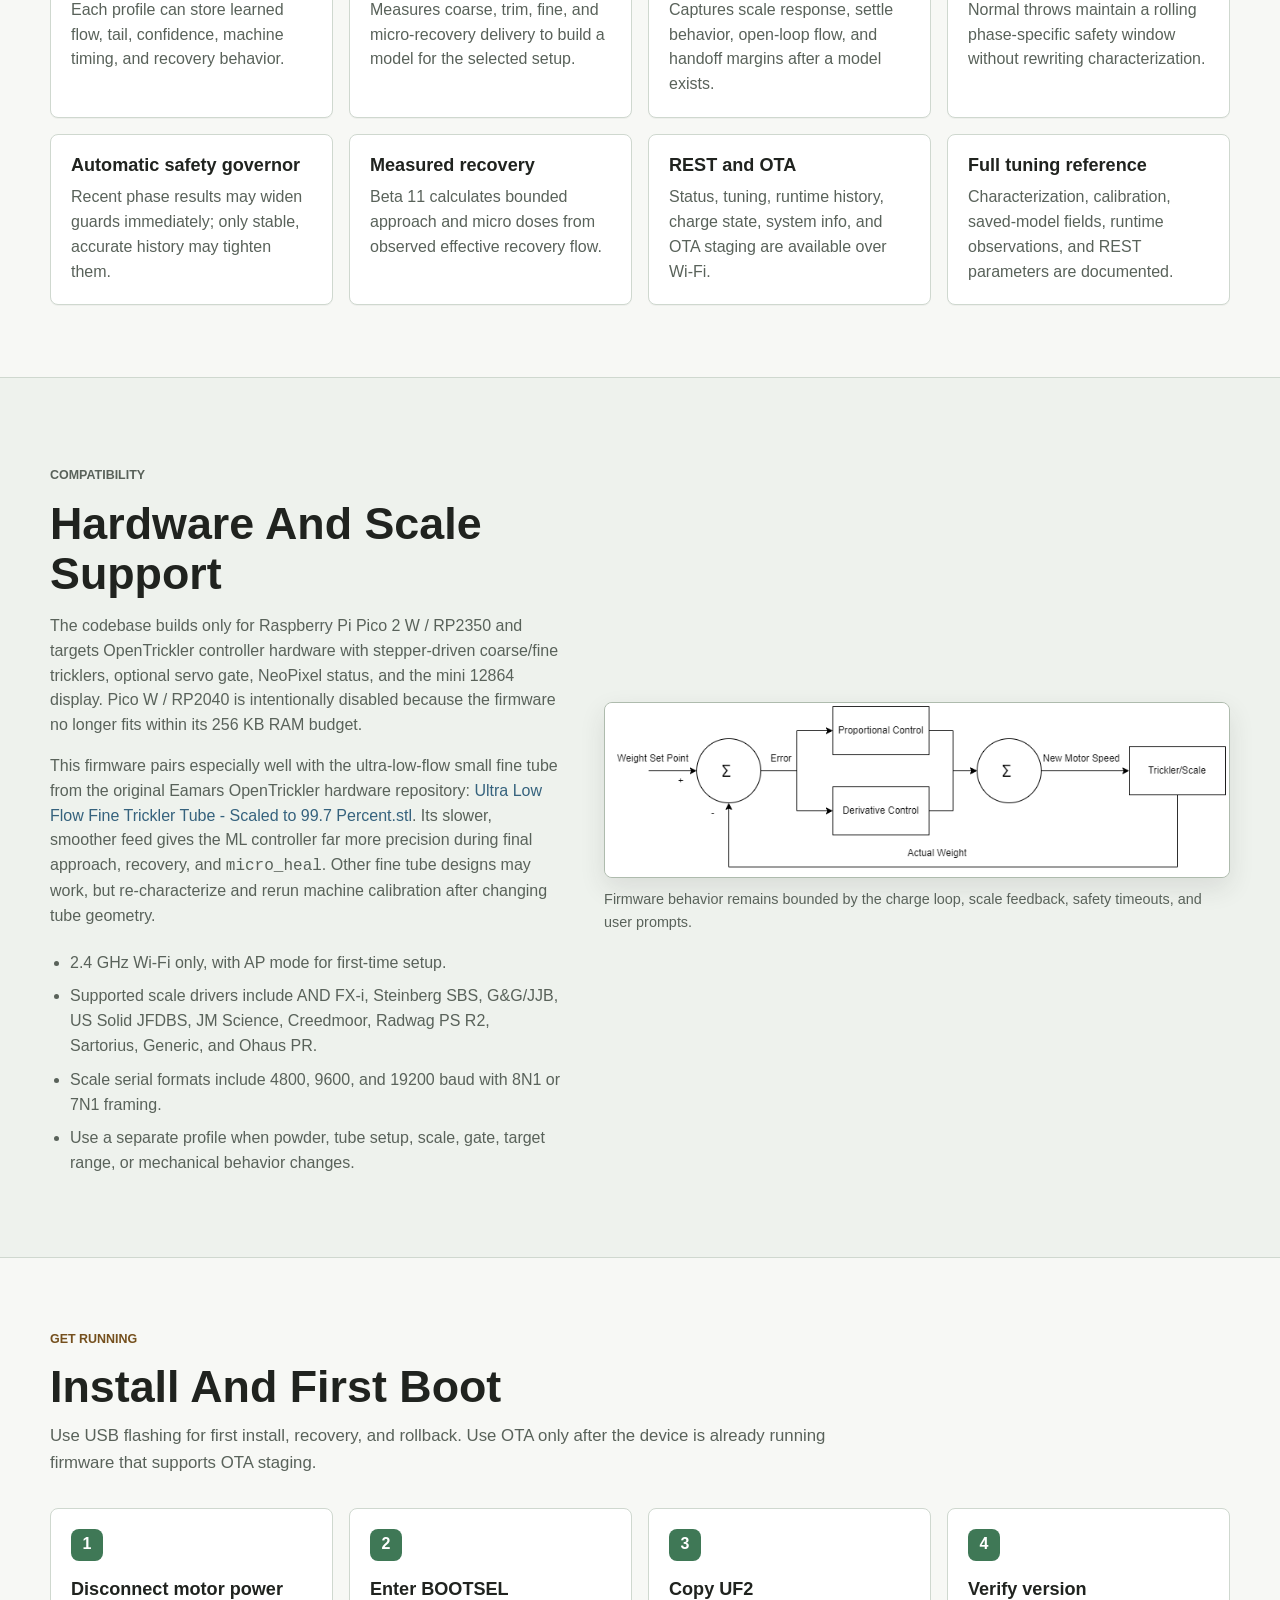
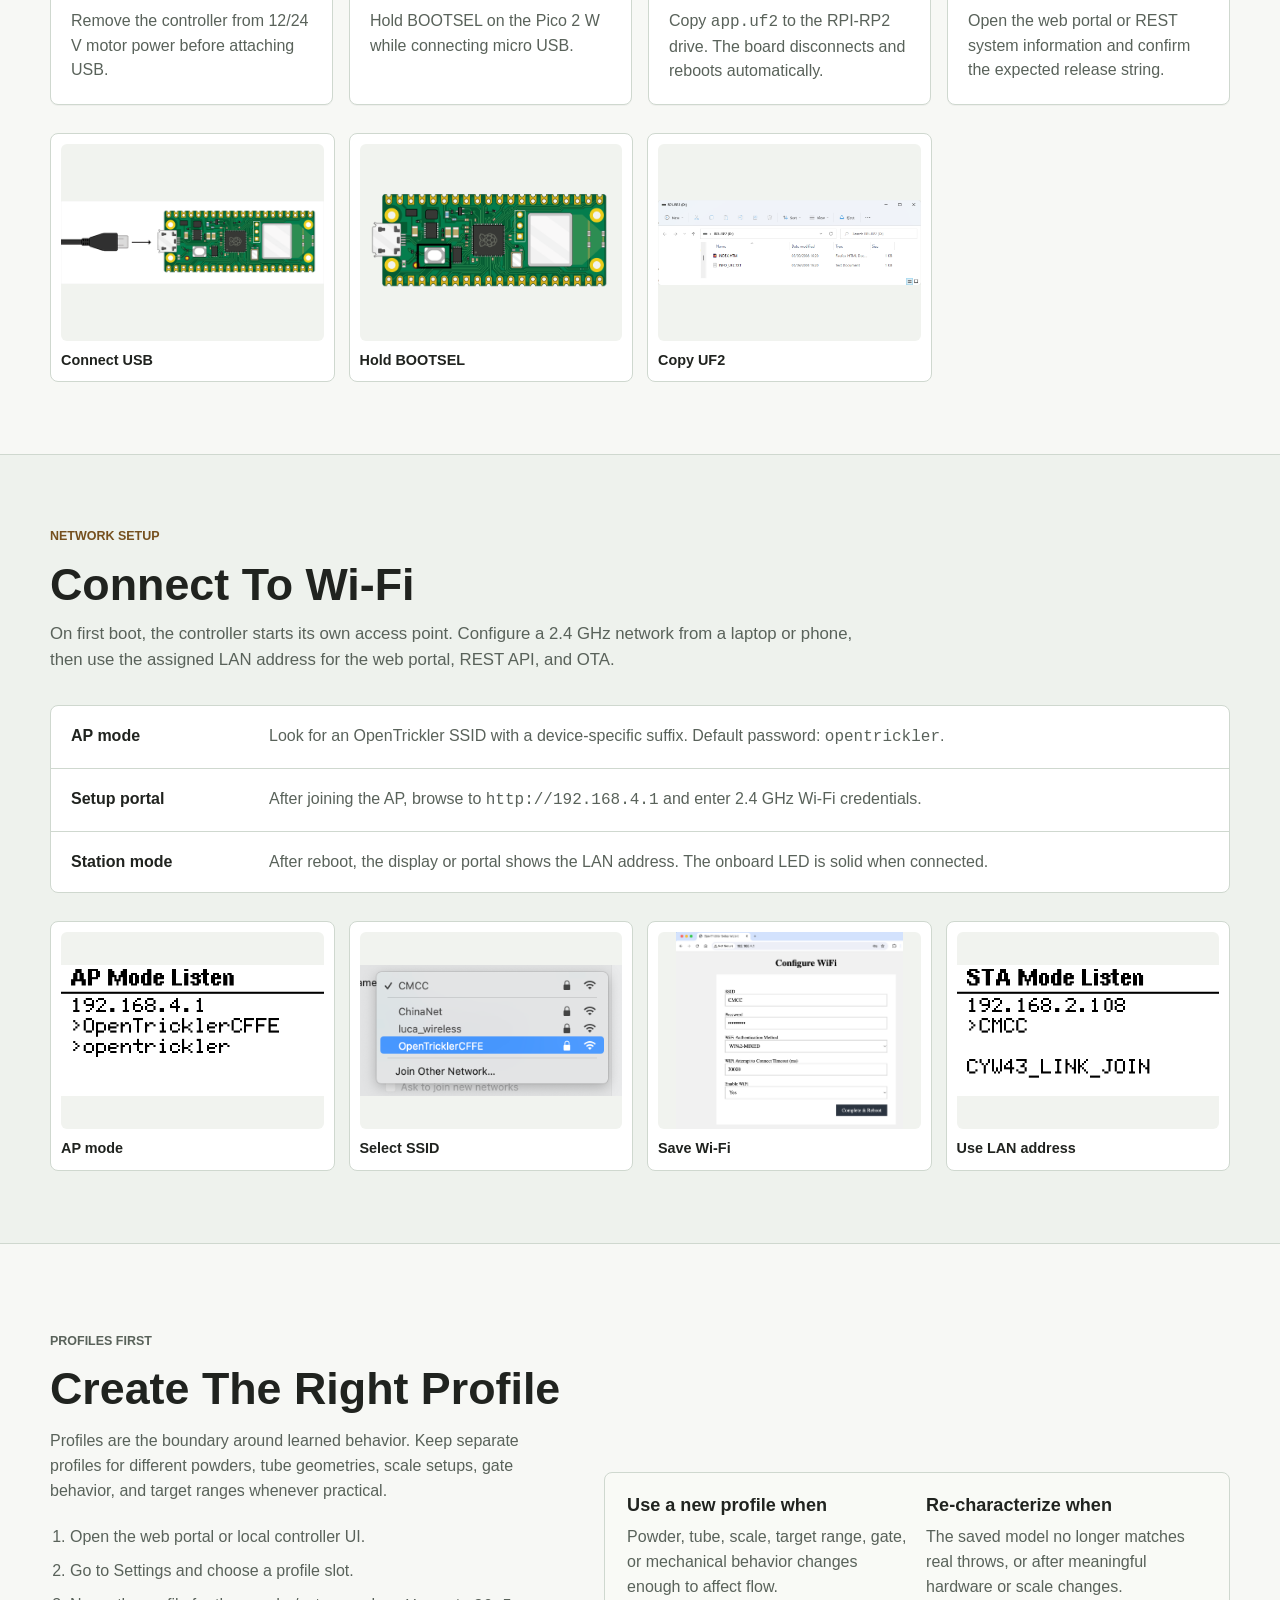
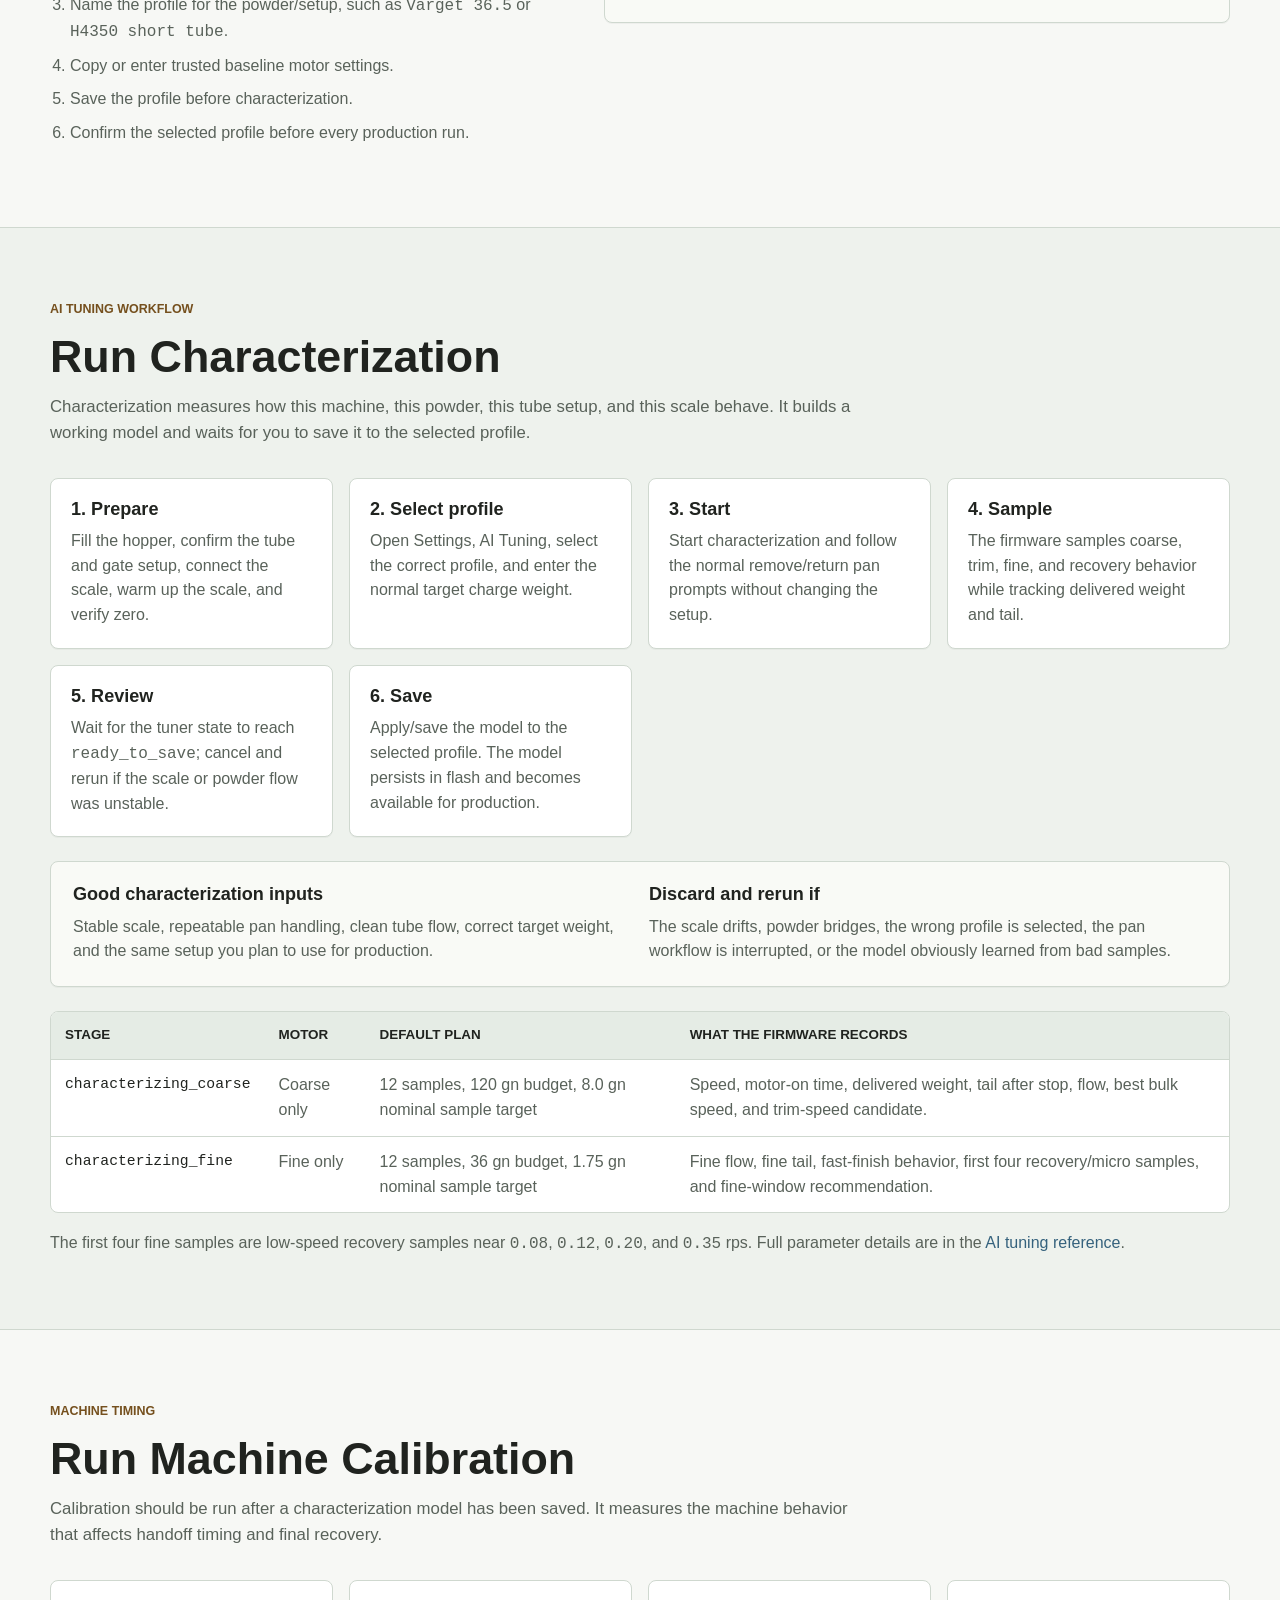
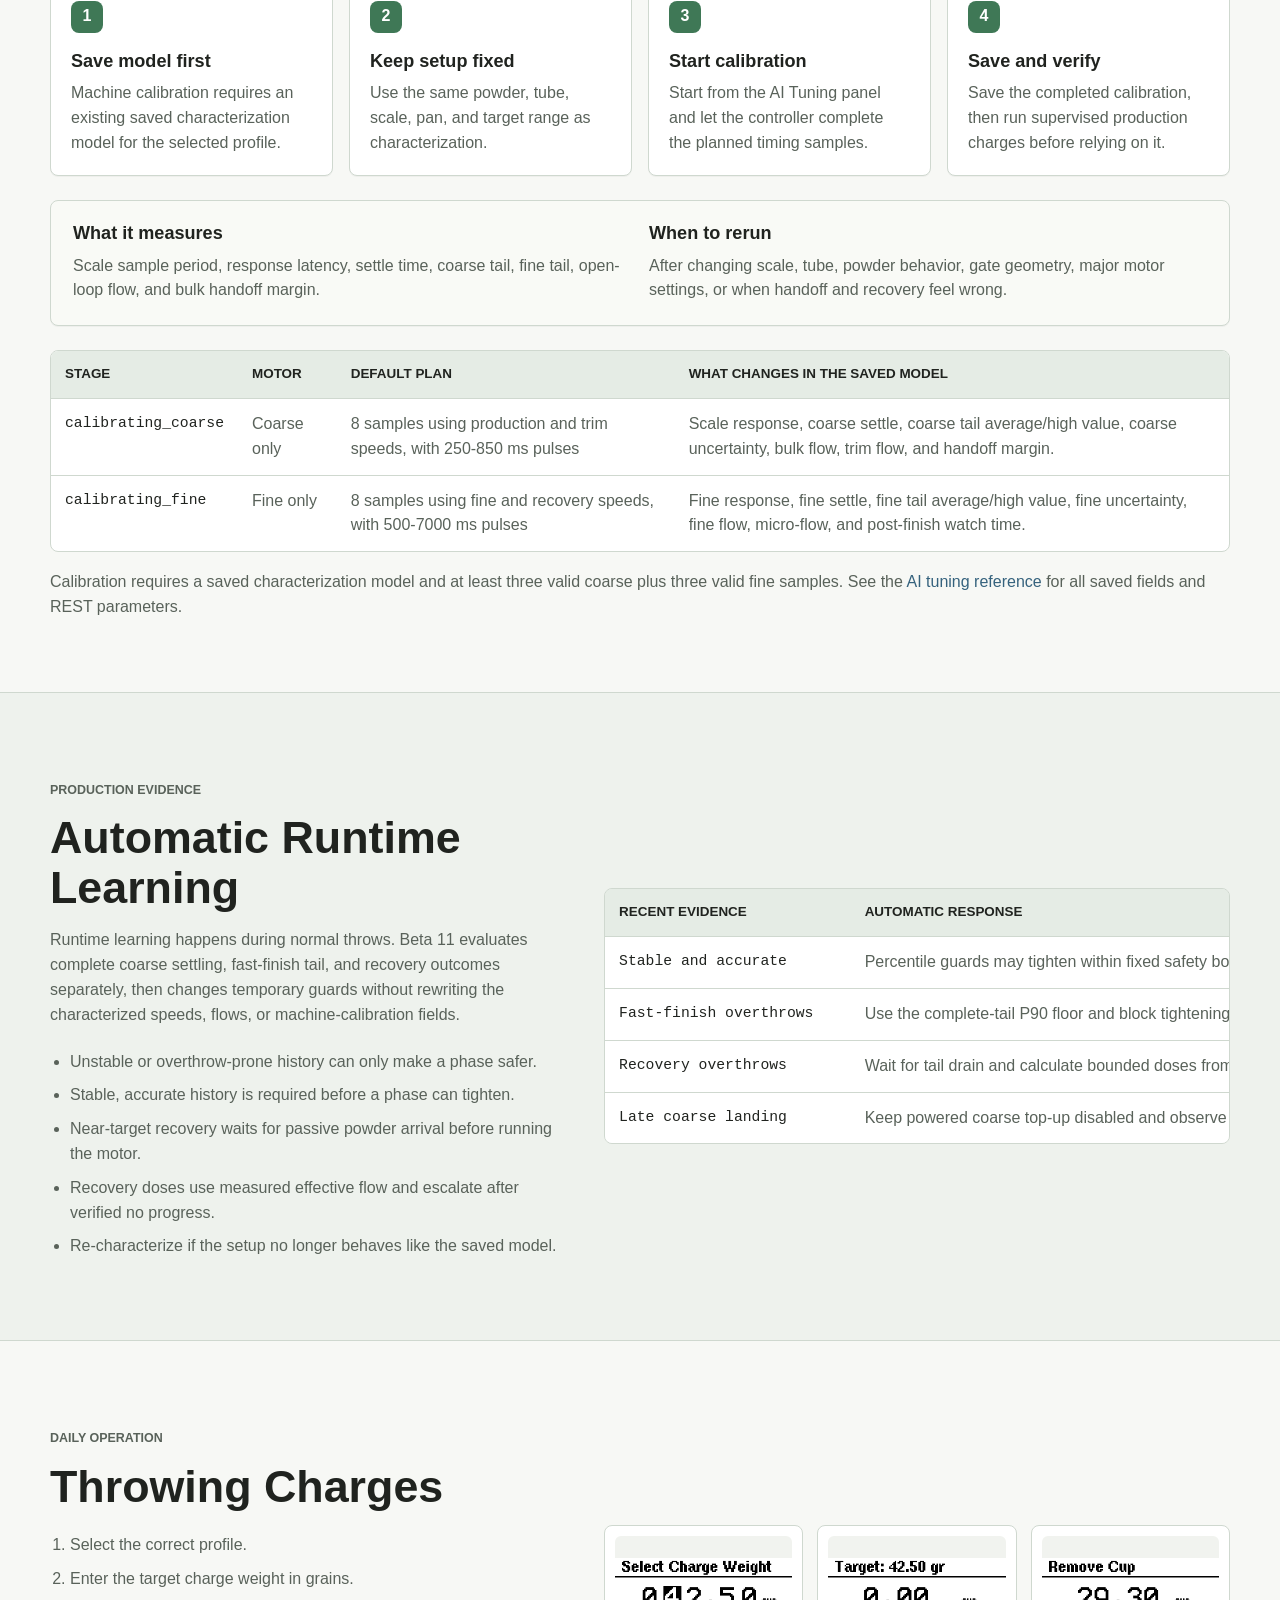
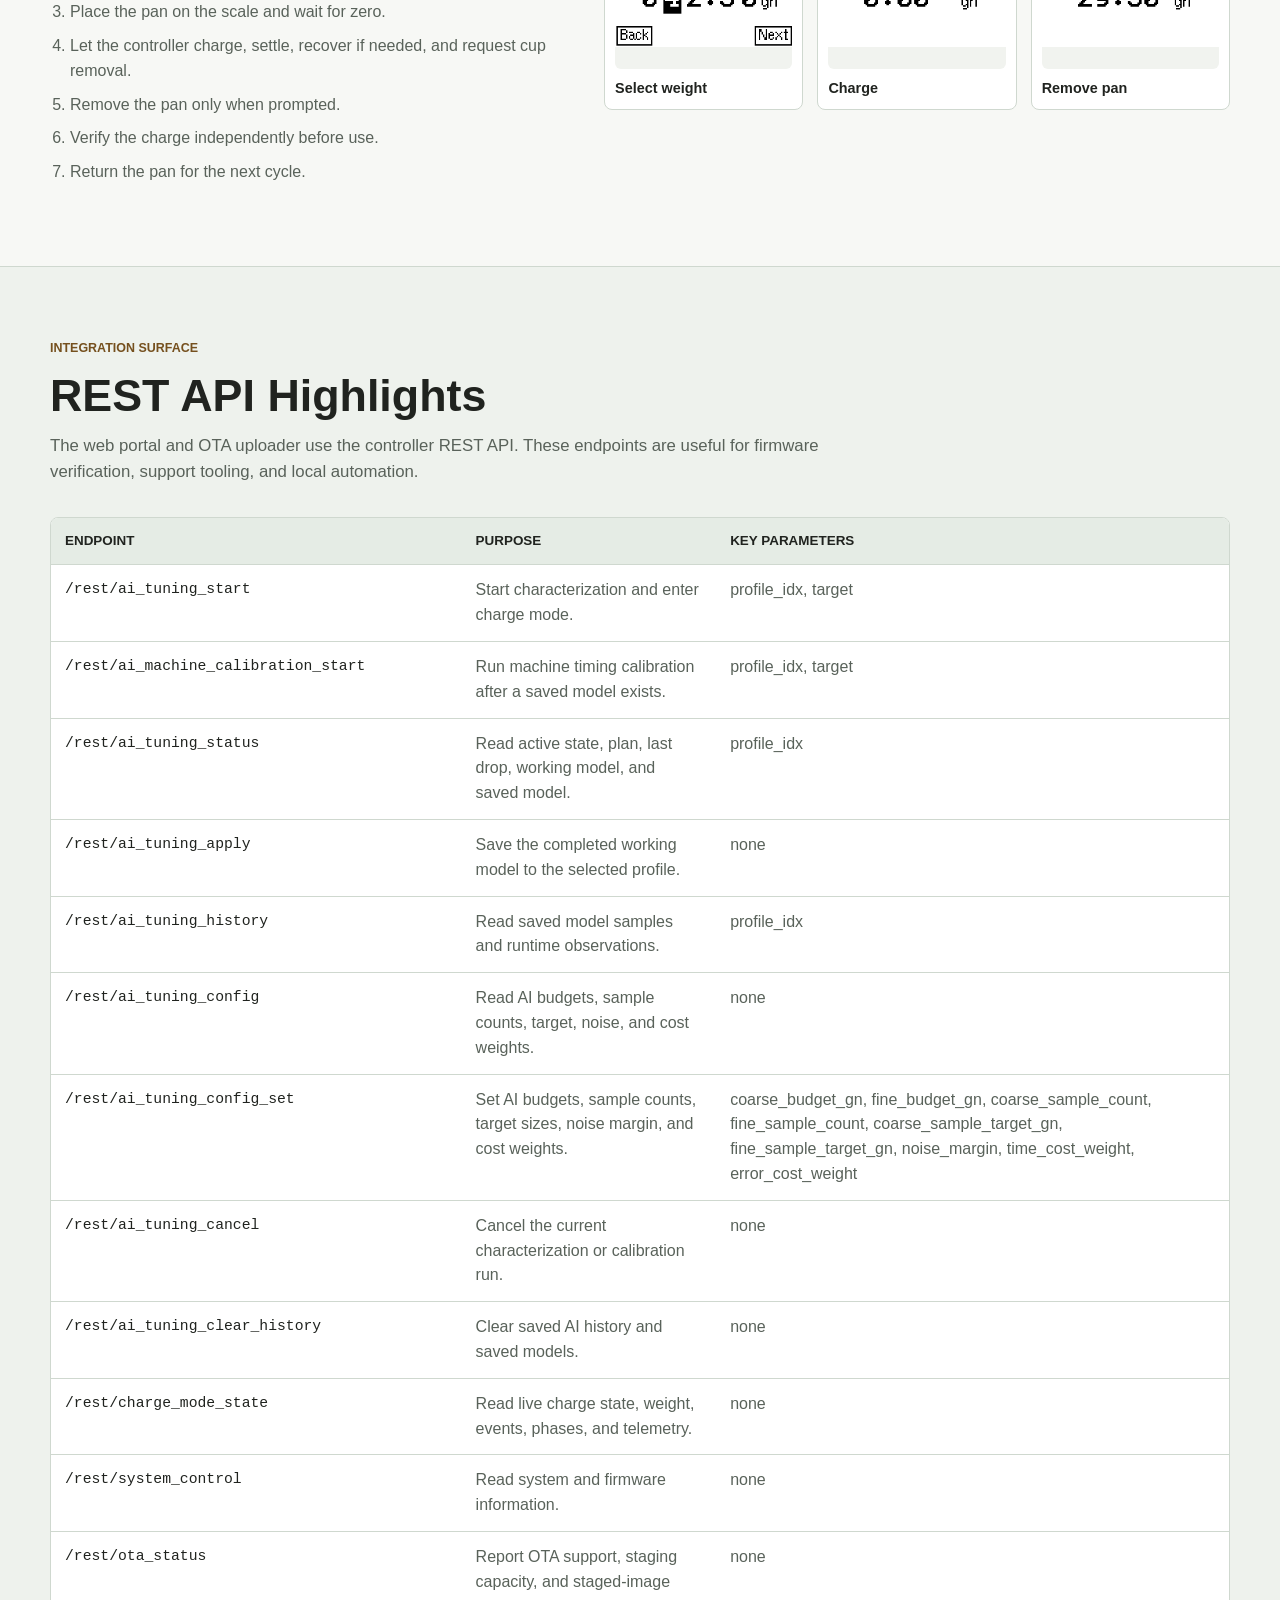
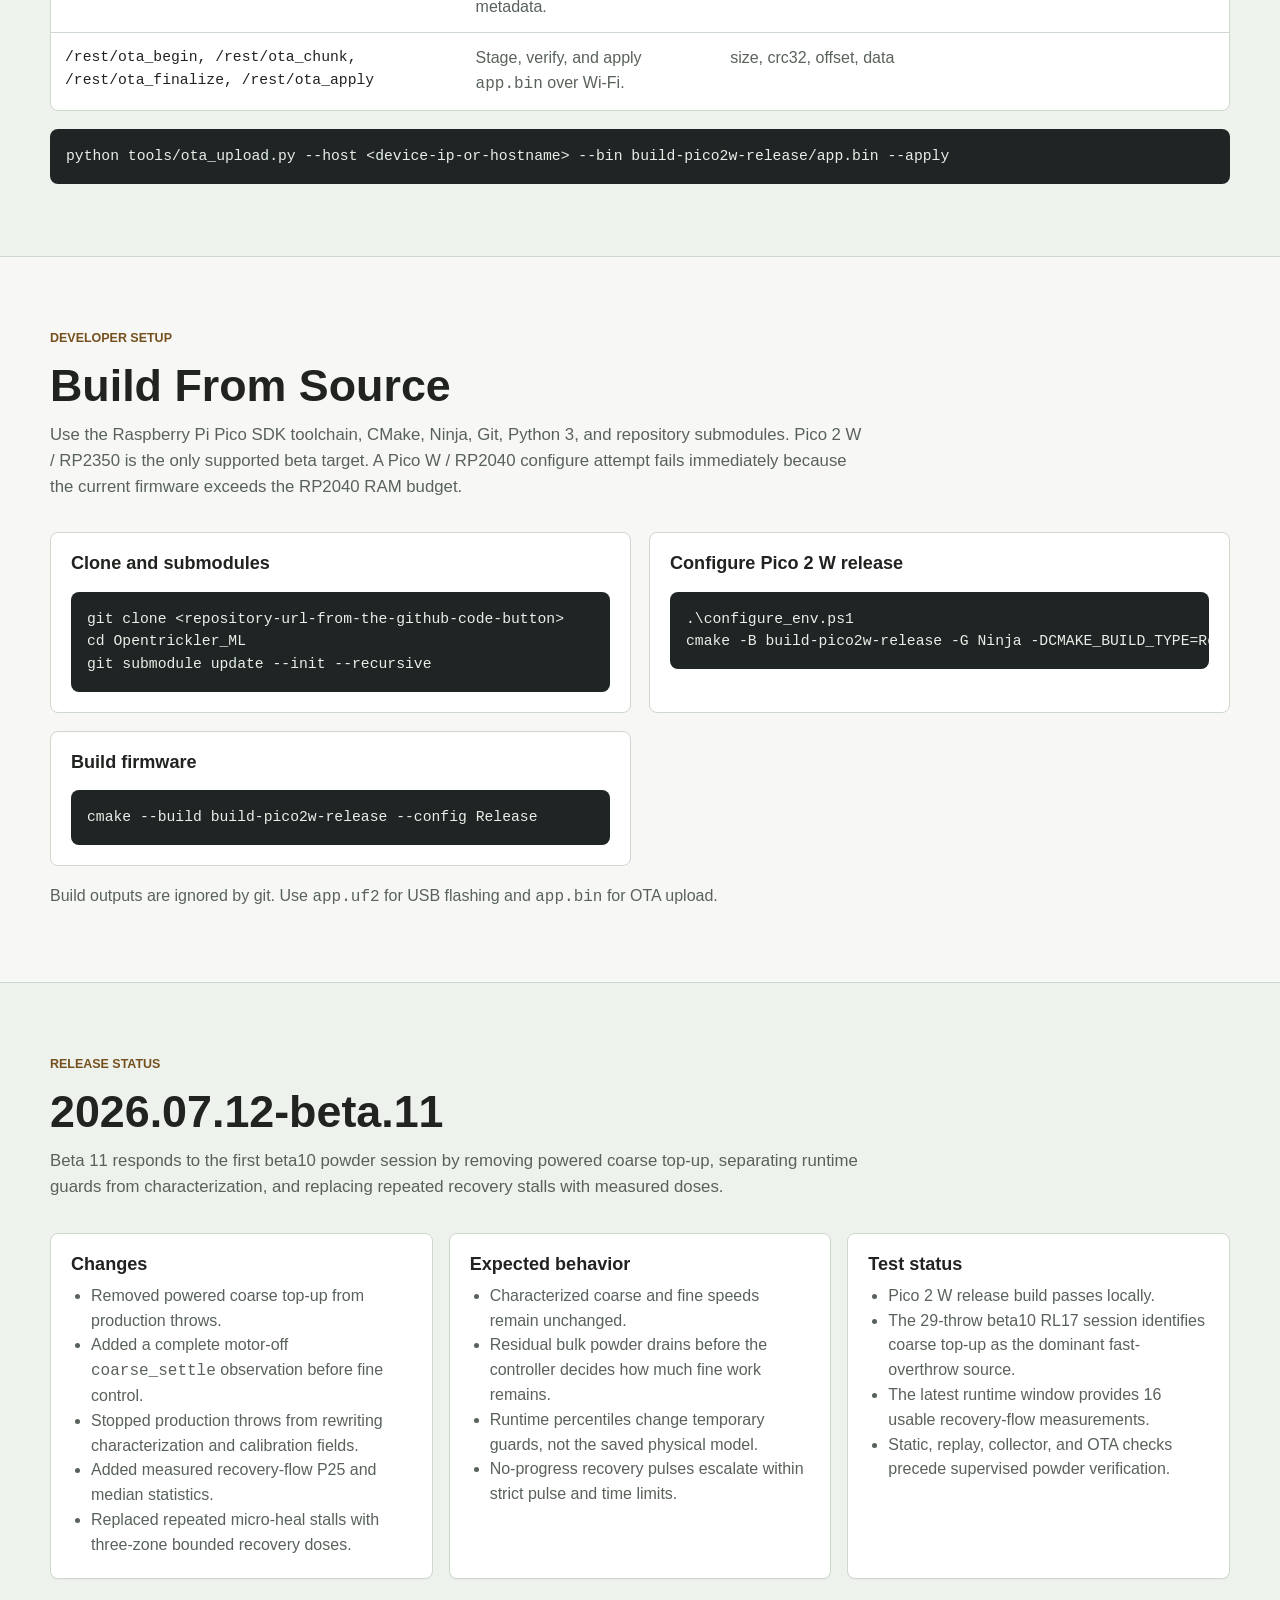
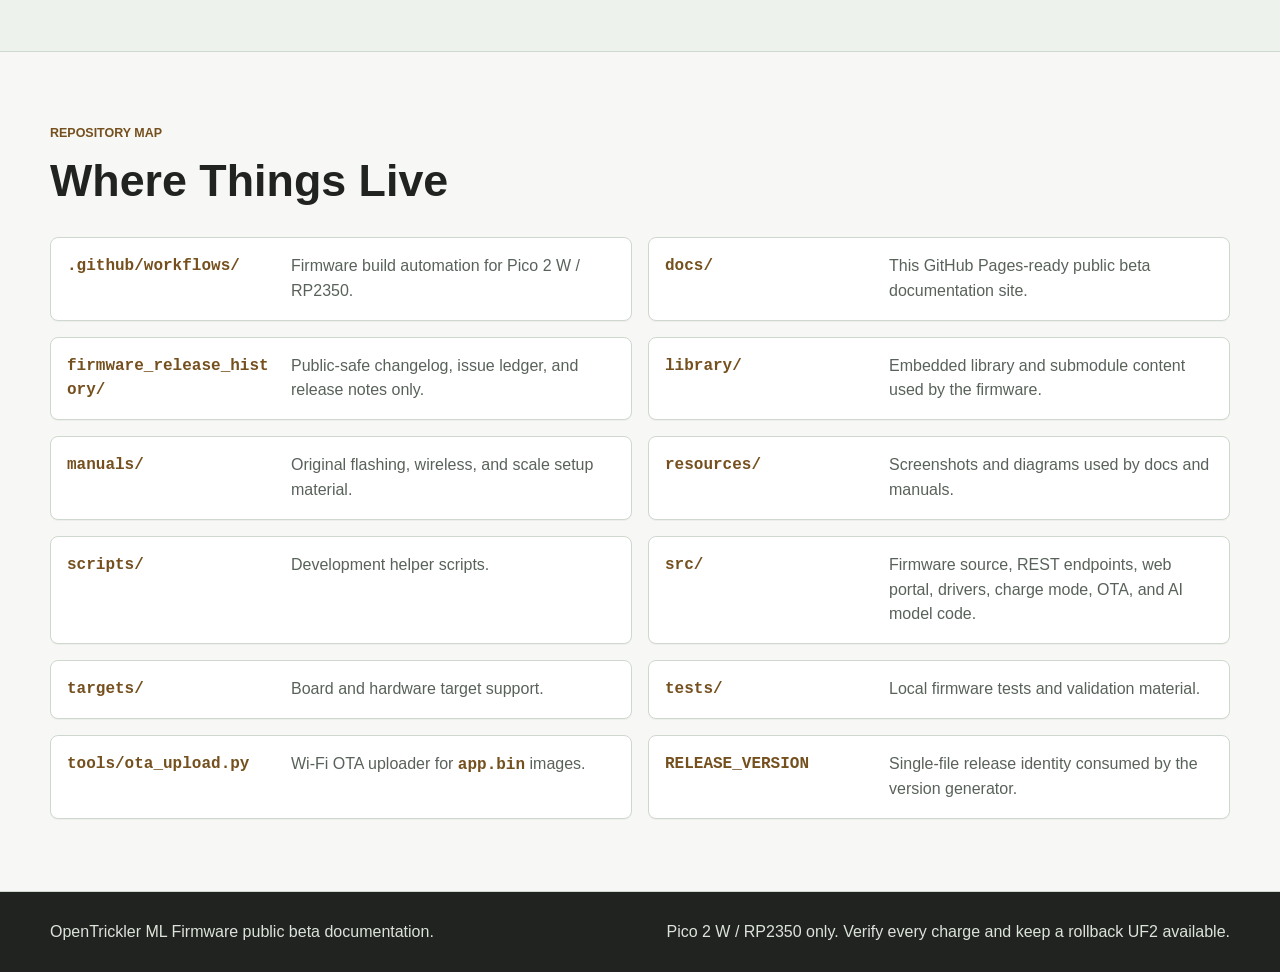
==== commit d22dfc93: "Release 2026.07.15-beta.15 Release 2026.07.15-beta.15  Charge behavior (betas 12-14): - Move the coa" ====
--- a/docs/index.html
+++ b/docs/index.html
@@ -33,7 +33,7 @@
     <section class="hero section-band">
       <div class="section-inner hero-grid">
         <div class="hero-copy">
-          <p class="eyebrow">Current public beta: 2026.07.12-beta.10</p>
+          <p class="eyebrow">Current public beta: 2026.07.15-beta.15</p>
           <h1>Adaptive OpenTrickler firmware for profile-aware powder flow learning.</h1>
           <p class="lede">
             This branch adds flow characterization, machine calibration, automatic runtime safety,
@@ -92,8 +92,8 @@
           <h2>Different From Original OpenTrickler Firmware</h2>
           <p>
             This branch keeps the normal OpenTrickler charge flow, display workflow, scale support, and motor
-            control foundation, then adds an adaptive model that can be characterized, calibrated, saved, and
-            refined from production evidence per profile.
+            control foundation, then adds a profile model that can be characterized, calibrated, saved, and
+            guarded by recent production evidence without drifting the characterized machine parameters.
           </p>
         </div>
         <div class="feature-grid">
@@ -111,15 +111,15 @@
           </article>
           <article class="feature-card">
             <h3>Runtime learning</h3>
-            <p>Normal throws refine the model using final error, phase timing, stop weights, recovery time, and stalls.</p>
+            <p>Normal throws maintain a rolling phase-specific safety window without rewriting characterization.</p>
           </article>
           <article class="feature-card">
             <h3>Automatic safety governor</h3>
             <p>Recent phase results may widen guards immediately; only stable, accurate history may tighten them.</p>
           </article>
           <article class="feature-card">
-            <h3>Two-stage recovery</h3>
-            <p>Beta 10 adds a motor-off <code>tail_drain</code> before <code>fine_recover</code> and <code>micro_heal</code>.</p>
+            <h3>Measured recovery</h3>
+            <p>Beta 11 calculates bounded approach and micro doses from observed effective recovery flow.</p>
           </article>
           <article class="feature-card">
             <h3>REST and OTA</h3>
@@ -429,18 +429,18 @@
     <section id="runtime-learning" class="section-band alt">
       <div class="section-inner two-column">
         <div>
-          <p class="eyebrow">Production refinement</p>
+          <p class="eyebrow">Production evidence</p>
           <h2>Automatic Runtime Learning</h2>
           <p>
-            Runtime learning happens during normal throws. Beta 10 evaluates coarse handoff, complete fast-finish
-            tail, and recovery outcomes separately, then changes stop guards without changing the characterized
-            production motor speeds.
+            Runtime learning happens during normal throws. Beta 11 evaluates complete coarse settling, fast-finish
+            tail, and recovery outcomes separately, then changes temporary guards without rewriting the characterized
+            speeds, flows, or machine-calibration fields.
           </p>
           <ul class="check-list">
             <li>Unstable or overthrow-prone history can only make a phase safer.</li>
             <li>Stable, accurate history is required before a phase can tighten.</li>
             <li>Near-target recovery waits for passive powder arrival before running the motor.</li>
-            <li>Risky recovery changes to bounded micro pulses.</li>
+            <li>Recovery doses use measured effective flow and escalate after verified no progress.</li>
             <li>Re-characterize if the setup no longer behaves like the saved model.</li>
           </ul>
         </div>
@@ -455,8 +455,8 @@
             <tbody>
               <tr><td>Stable and accurate</td><td>Percentile guards may tighten within fixed safety bounds.</td></tr>
               <tr><td>Fast-finish overthrows</td><td>Use the complete-tail P90 floor and block tightening.</td></tr>
-              <tr><td>Recovery overthrows</td><td>Wait for tail drain, use base recovery speed, and pulse near target.</td></tr>
-              <tr><td>Late coarse landing</td><td>Suppress closer handoff bias while retaining the selected bulk speed.</td></tr>
+              <tr><td>Recovery overthrows</td><td>Wait for tail drain and calculate bounded doses from measured recovery flow.</td></tr>
+              <tr><td>Late coarse landing</td><td>Keep powered coarse top-up disabled and observe the complete passive tail.</td></tr>
             </tbody>
           </table>
         </div>
@@ -573,39 +573,39 @@
       <div class="section-inner">
         <div class="section-heading">
           <p class="eyebrow">Release status</p>
-          <h2>2026.07.12-beta.10</h2>
-          <p>
-            Beta 10 keeps beta9's fast production speeds while removing manual model overrides and making recent
-            phase outcomes the sole authority for automatic stop and recovery guards.
+          <h2>2026.07.12-beta.11</h2>
+          <p>
+            Beta 11 responds to the first beta10 powder session by removing powered coarse top-up, separating
+            runtime guards from characterization, and replacing repeated recovery stalls with measured doses.
           </p>
         </div>
         <div class="release-grid">
           <article>
             <h3>Changes</h3>
             <ul>
-              <li>Removed manual Faster, Safer, Fine Finish Faster, Bulk Closer, and Undo controls.</li>
-              <li>Added complete fast-finish tail P90/P95 statistics and phase-specific overthrow rates.</li>
-              <li>Made unstable evidence safety-only: it may widen a guard but cannot tighten one.</li>
-              <li>Added a calibrated motor-off <code>tail_drain</code> before active recovery.</li>
-              <li>Added bounded pulse recovery when recent recovery outcomes are unsafe.</li>
+              <li>Removed powered coarse top-up from production throws.</li>
+              <li>Added a complete motor-off <code>coarse_settle</code> observation before fine control.</li>
+              <li>Stopped production throws from rewriting characterization and calibration fields.</li>
+              <li>Added measured recovery-flow P25 and median statistics.</li>
+              <li>Replaced repeated micro-heal stalls with three-zone bounded recovery doses.</li>
             </ul>
           </article>
           <article>
             <h3>Expected behavior</h3>
             <ul>
               <li>Characterized coarse and fine speeds remain unchanged.</li>
-              <li>Risky fast finishes stop earlier using complete powder-arrival tails.</li>
-              <li>Passive tail is observed before recovery motor delivery begins.</li>
-              <li>Accurate stable windows can recover speed automatically.</li>
+              <li>Residual bulk powder drains before the controller decides how much fine work remains.</li>
+              <li>Runtime percentiles change temporary guards, not the saved physical model.</li>
+              <li>No-progress recovery pulses escalate within strict pulse and time limits.</li>
             </ul>
           </article>
           <article>
             <h3>Test status</h3>
             <ul>
               <li>Pico 2 W release build passes locally.</li>
-              <li>The retained RL17 window activates all expected beta10 guards in DataLab replay.</li>
-              <li>Clean, unsafe, recovery-risk, and sparse synthetic windows pass.</li>
-              <li>Physical powder verification remains required after OTA deployment.</li>
+              <li>The 29-throw beta10 RL17 session identifies coarse top-up as the dominant fast-overthrow source.</li>
+              <li>The latest runtime window provides 16 usable recovery-flow measurements.</li>
+              <li>Static, replay, collector, and OTA checks precede supervised powder verification.</li>
             </ul>
           </article>
         </div>
